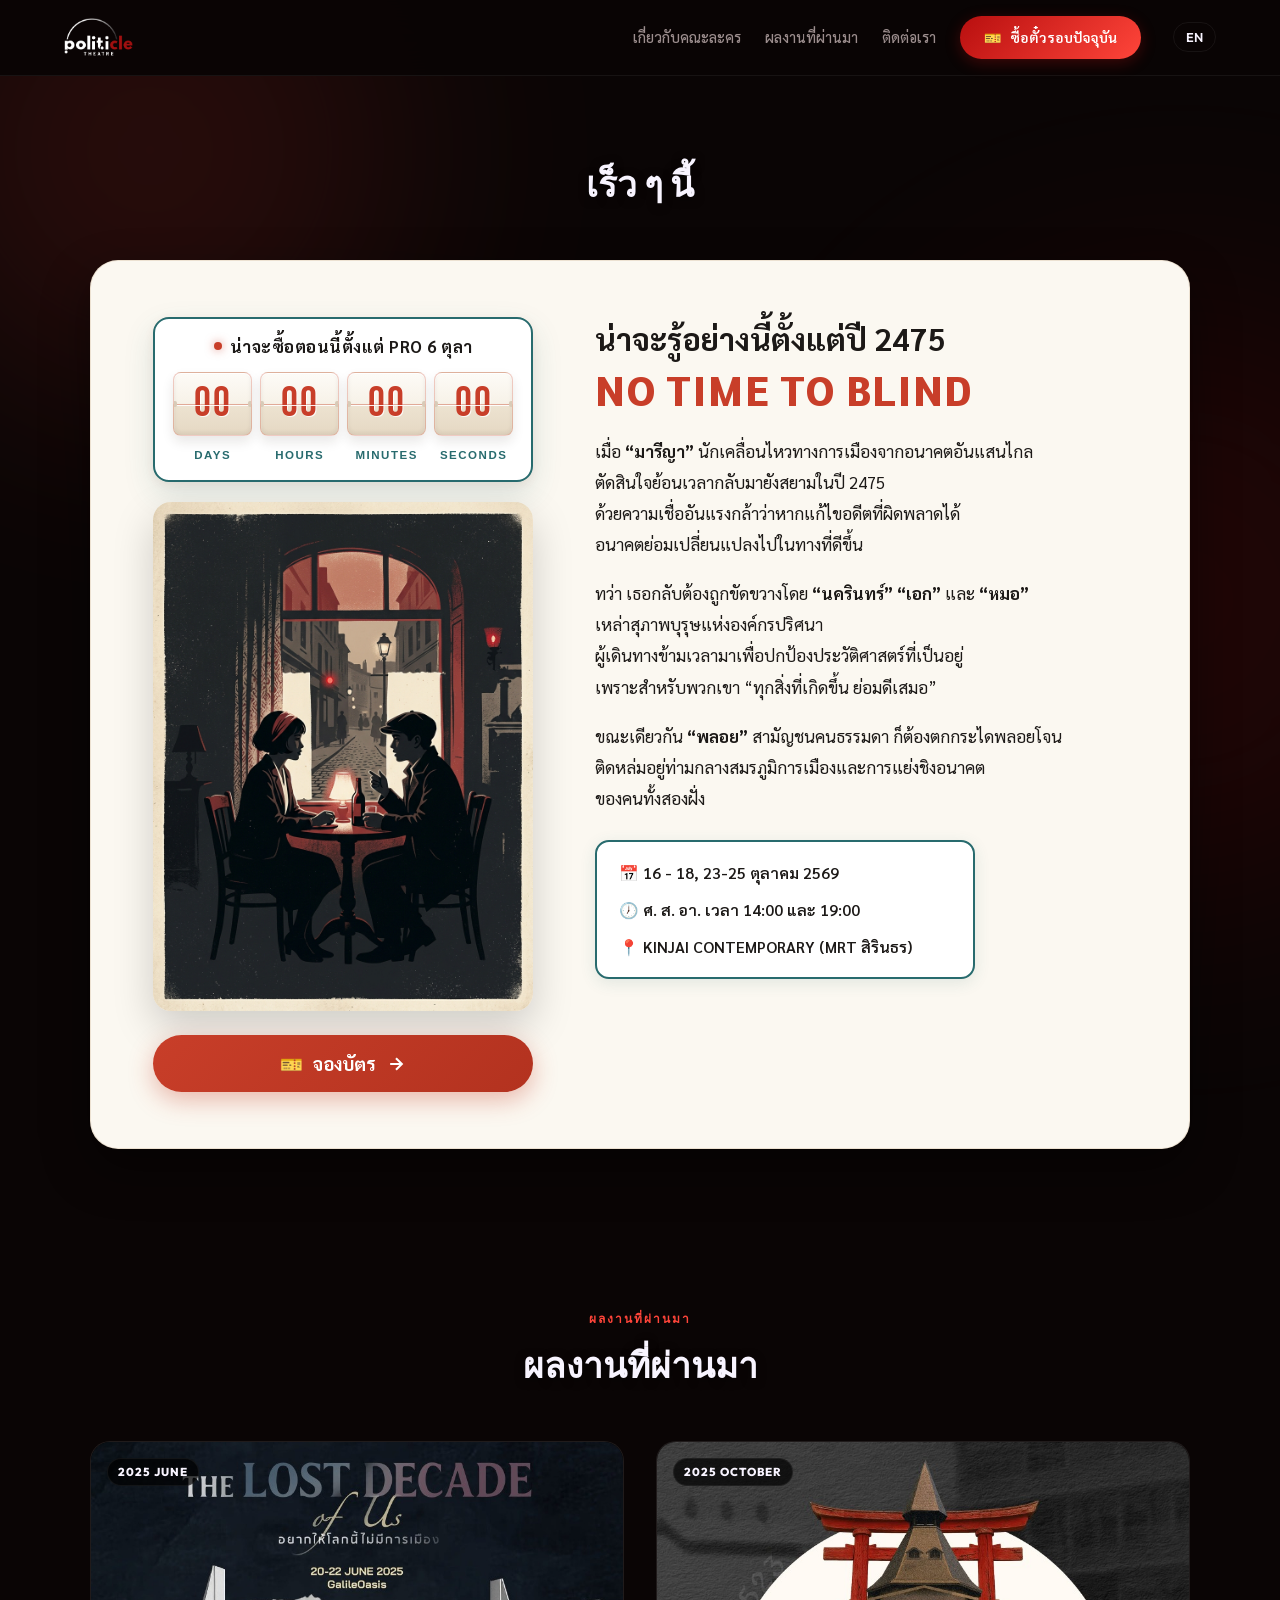
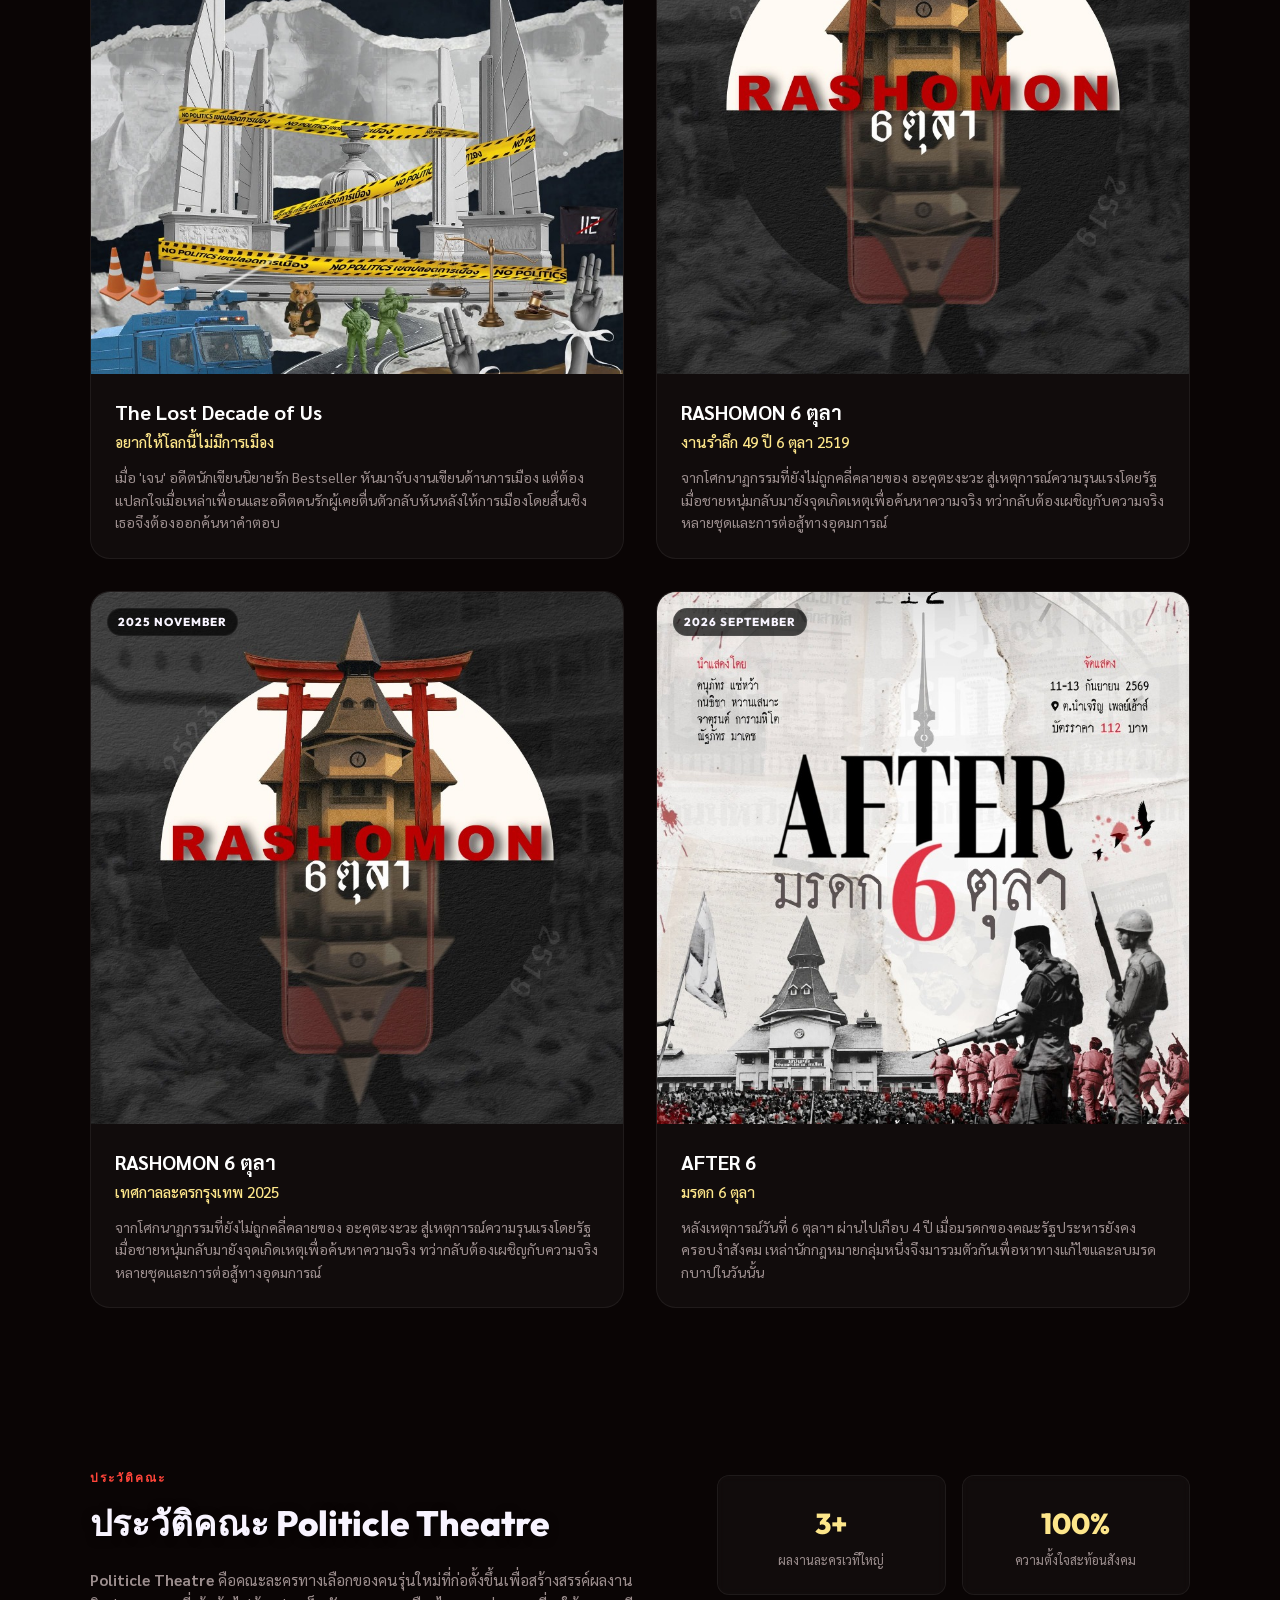
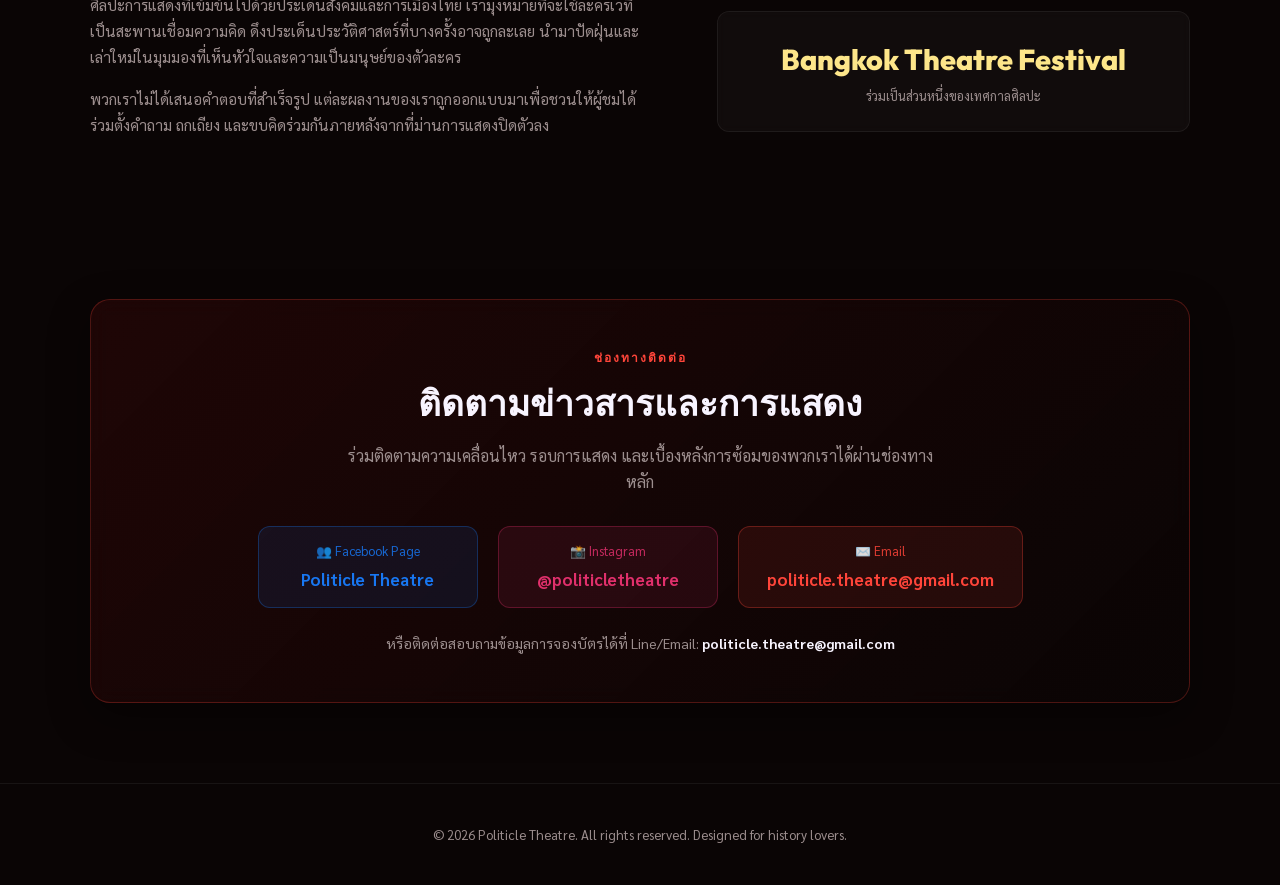
==== Home/index.html @ d0b29c6d "Crop Kit and Kla closer and open cast poster on character click" ====
<!DOCTYPE html>
<html lang="th">
<head>
  <meta charset="UTF-8" />
  <meta name="viewport" content="width=device-width, initial-scale=1.0" />
  <meta http-equiv="Cache-Control" content="no-cache, no-store, must-revalidate" />
  <meta http-equiv="Pragma" content="no-cache" />
  <meta http-equiv="Expires" content="0" />
  <title>🎭 Politicle Theatre — สะท้อนสังคมผ่านม่านศิลปะการแสดง</title>
  <meta name="description" content="หน้าหลักและประวัติผลงานของคณะละคร Politicle Theatre ผู้สรรค์สร้างละครเวทีสะท้อนสังคมและประวัติศาสตร์" />
  <link rel="preconnect" href="https://fonts.googleapis.com" />
  <link rel="preconnect" href="https://fonts.gstatic.com" crossorigin />
  <link href="https://fonts.googleapis.com/css2?family=Bebas+Neue&family=Outfit:wght@400;600;800&family=Sarabun:wght@300;400;500;600;700;800&display=swap" rel="stylesheet" />
  <link rel="stylesheet" href="home-style.css?v=20261005_v2" />
  <script>
    // 1. ตั้งค่าภาษาเริ่มต้นเป็นไทยเสมอ (เริ่มใหม่สดๆ ทุกครั้งที่เปิดเว็บ)
    try {
      localStorage.removeItem('preferred-lang');
    } catch(e) {}
    document.documentElement.setAttribute('lang', 'th');

    // 2. ล้าง Service Worker และ CacheStorage เก่าที่อาจค้างในอุปกรณ์
    try {
      if ('serviceWorker' in navigator) {
        navigator.serviceWorker.getRegistrations().then(regs => regs.forEach(r => r.unregister()));
      }
      if ('caches' in window) {
        caches.keys().then(keys => keys.forEach(k => caches.delete(k)));
      }
    } catch (e) {}

    // 3. ป้องกัน BFCache (Back-Forward Cache): เมื่อกด Back หรือสลับแอปกลับมา ให้ดึงข้อมูลล่าสุดเสมอ
    window.addEventListener('pageshow', (event) => {
      if (event.persisted) {
        window.location.reload();
      }
    });

    // 4. ไม่จำตำแหน่งการเลื่อนเก่าเมื่อเปิดเว็บใหม่
    if ('scrollRestoration' in history) {
      history.scrollRestoration = 'manual';
    }
  </script>
</head>
<body>

  <!-- BACKGROUND DECORATIONS -->
  <div class="glow-bg">
    <div class="glow-orb orb-1"></div>
    <div class="glow-orb orb-2"></div>
  </div>

  <!-- HEADER / NAVBAR -->
  <header class="site-header">
    <div class="header-logo">
      <img src="../assets/politicle-logo.png" alt="Politicle" class="header-logo-img" />
    </div>
    <nav class="header-nav">
      <a href="#about" class="nav-link">
        <span class="lang-en">About Us</span>
        <span class="lang-th">เกี่ยวกับคณะละคร</span>
      </a>
      <a href="#plays" class="nav-link">
        <span class="lang-en">Past Productions</span>
        <span class="lang-th">ผลงานที่ผ่านมา</span>
      </a>
      <a href="#contact" class="nav-link">
        <span class="lang-en">Contact Us</span>
        <span class="lang-th">ติดต่อเรา</span>
      </a>
      <a href="https://politicletheatre.github.io/Ticket/?view=ticket" class="btn-nav">
        <span>🎫</span>
        <span class="lang-en">Buy Tickets</span>
        <span class="lang-th">ซื้อตั๋วรอบปัจจุบัน</span>
      </a>
      <button class="lang-switch-btn" onclick="toggleLanguage()">
        <span class="lang-en">TH</span>
        <span class="lang-th">EN</span>
      </button>
    </nav>
  </header>

  <!-- SECTION: CURRENT SHOW HIGHLIGHT -->
  <section class="section container" id="current-show">
    <div class="section-header">
      <h2 class="section-title">
        <span class="lang-en">Coming Soon</span>
        <span class="lang-th">เร็ว ๆ นี้</span>
      </h2>
    </div>
    
    <div class="hero-preview-container">
      <div class="hero-preview-poster-col">
        <div class="countdown-widget" onclick="window.location.href='https://politicletheatre.github.io/Ticket/?view=ticket'" role="button" tabindex="0" title="คลิกเพื่อจองบัตร">
          <div class="countdown-header">
            <span class="countdown-pulse-dot"></span>
            <span class="countdown-title">น่าจะซื้อตอนนี้ตั้งแต่ PRO 6 ตุลา</span>
          </div>
          <div class="countdown-board">
            <div class="countdown-col">
              <div class="countdown-card">
                <span class="countdown-digit" id="preview-cd-days">00</span>
                <div class="countdown-card-seam"></div>
              </div>
              <div class="countdown-unit">DAYS</div>
            </div>
            <div class="countdown-col">
              <div class="countdown-card">
                <span class="countdown-digit" id="preview-cd-hours">00</span>
                <div class="countdown-card-seam"></div>
              </div>
              <div class="countdown-unit">HOURS</div>
            </div>
            <div class="countdown-col">
              <div class="countdown-card">
                <span class="countdown-digit" id="preview-cd-minutes">00</span>
                <div class="countdown-card-seam"></div>
              </div>
              <div class="countdown-unit">MINUTES</div>
            </div>
            <div class="countdown-col">
              <div class="countdown-card">
                <span class="countdown-digit" id="preview-cd-seconds">00</span>
                <div class="countdown-card-seam"></div>
              </div>
              <div class="countdown-unit">SECONDS</div>
            </div>
          </div>
        </div>

        <div class="preview-poster-wrap" onclick="window.location.href='https://politicletheatre.github.io/Ticket/?view=ticket'" role="button" tabindex="0" title="คลิกเพื่อจองบัตร">
          <img src="../assets/poster.jpg" alt="โปสเตอร์ น่าจะรู้อย่างนี้ตั้งแต่ปี 2475 NO TIME TO BLIND" class="preview-poster-img" />
        </div>

        <a href="https://politicletheatre.github.io/Ticket/?view=ticket" class="hero-preview-btn hero-btn-poster" id="btn-buy-hero">
          <span>🎫</span>
          <span class="lang-en">Book Tickets</span>
          <span class="lang-th">จองบัตร</span>
          <svg width="20" height="20" viewBox="0 0 24 24" fill="none" stroke="currentColor" stroke-width="2.5"><path d="M5 12h14M12 5l7 7-7 7"/></svg>
        </a>
      </div>

      <div class="hero-preview-content">
        <h3 class="hero-preview-title">
          <span class="preview-title-sub">น่าจะรู้อย่างนี้ตั้งแต่ปี 2475</span>
          <span class="preview-title-main">NO TIME TO BLIND</span>
        </h3>
        
        <div class="hero-preview-synopsis">
          <div class="lang-th">
            <p style="margin-bottom: 18px;">
              เมื่อ <strong>“มารีญา”</strong> นักเคลื่อนไหวทางการเมืองจากอนาคตอันแสนไกล<br/>
              ตัดสินใจย้อนเวลากลับมายังสยามในปี 2475<br/>
              ด้วยความเชื่ออันแรงกล้าว่าหากแก้ไขอดีตที่ผิดพลาดได้<br/>
              อนาคตย่อมเปลี่ยนแปลงไปในทางที่ดีขึ้น
            </p>
            <p style="margin-bottom: 18px;">
              ทว่า เธอกลับต้องถูกขัดขวางโดย <strong>“นครินทร์”</strong> <strong>“เอก”</strong> และ <strong>“หมอ”</strong><br/>
              เหล่าสุภาพบุรุษแห่งองค์กรปริศนา<br/>
              ผู้เดินทางข้ามเวลามาเพื่อปกป้องประวัติศาสตร์ที่เป็นอยู่<br/>
              เพราะสำหรับพวกเขา “ทุกสิ่งที่เกิดขึ้น ย่อมดีเสมอ”
            </p>
            <p>
              ขณะเดียวกัน <strong>“พลอย”</strong> สามัญชนคนธรรมดา ก็ต้องตกกระไดพลอยโจน<br/>
              ติดหล่มอยู่ท่ามกลางสมรภูมิการเมืองและการแย่งชิงอนาคต<br/>
              ของคนทั้งสองฝั่ง
            </p>
          </div>
          <div class="lang-en">
            <p style="margin-bottom: 18px;">
              When <strong>"Marya"</strong>, a political activist from a distant future,<br/>
              decides to travel back in time to Siam in 1932,<br/>
              with the strong belief that fixing the mistakes of the past<br/>
              can change the future for the better.
            </p>
            <p style="margin-bottom: 18px;">
              However, she is thwarted by <strong>"Nakarin"</strong>, <strong>"Aek"</strong>, and <strong>"Mor"</strong>,<br/>
              gentlemen of a mysterious organization<br/>
              traveling through time to protect history as it is,<br/>
              because to them: "Everything that happens is always for the best."
            </p>
            <p>
              Meanwhile, <strong>"Ploy"</strong>, an ordinary person, is caught in the middle<br/>
              of a political battleground and a struggle for the future<br/>
              between both sides.
            </p>
          </div>
        </div>

        <div class="hero-preview-meta">
          <div class="meta-preview-item">📅 16 - 18, 23-25 ตุลาคม 2569</div>
          <div class="meta-preview-item">🕖 ศ. ส. อา. เวลา 14:00 และ 19:00</div>
          <div class="meta-preview-item">
            <a href="https://maps.app.goo.gl/VUKqWCpS7jYkr4Rv7?g_st=ic" target="_blank" rel="noopener noreferrer">📍 KINJAI CONTEMPORARY (MRT สิรินธร)</a>
          </div>
        </div>
      </div>
    </div>
  </section>

  <!-- SECTION: PAST PLAYS -->
  <section class="section container" id="plays">
    <div class="section-header">
      <span class="section-tag">
        <span class="lang-en">PAST PRODUCTIONS</span>
        <span class="lang-th">ผลงานที่ผ่านมา</span>
      </span>
      <h2 class="section-title">
        <span class="lang-en">Past Productions</span>
        <span class="lang-th">ผลงานที่ผ่านมา</span>
      </h2>
    </div>

    <div class="plays-grid">
      <!-- PLAY 1 -->
      <div class="play-card" onclick="openModal('dialog-lost-decade')">
        <div class="play-visual visual-lost-decade">
          <span class="pv-tag">2025 JUNE</span>
        </div>
        <div class="play-info">
          <h3 class="play-title">
            <span>The Lost Decade of Us</span><br/>
            <span class="play-subtitle">
              <span class="lang-en">I Wish There Was No Politics</span>
              <span class="lang-th">อยากให้โลกนี้ไม่มีการเมือง</span>
            </span>
          </h3>
          <p class="play-desc">
            <span class="lang-en">Former bestselling romance novelist Jane shifts her genre to politics, only to find her friends and ex-lover—once active campaigners—have completely turned their backs on politics. She must search for answers.</span>
            <span class="lang-th">เมื่อ 'เจน' อดีตนักเขียนนิยายรัก Bestseller หันมาจับงานเขียนด้านการเมือง แต่ต้องแปลกใจเมื่อเหล่าเพื่อนและอดีตคนรักผู้เคยตื่นตัวกลับหันหลังให้การเมืองโดยสิ้นเชิง เธอจึงต้องออกค้นหาคำตอบ</span>
          </p>
        </div>
      </div>

      <!-- PLAY 2 -->
      <div class="play-card" onclick="openModal('dialog-rashomon')">
        <div class="play-visual visual-rashomon">
          <span class="pv-tag">2025 OCTOBER</span>
        </div>
        <div class="play-info">
          <h3 class="play-title">
            <span class="lang-en">Rashomon 6 Oct</span>
            <span class="lang-th">RASHOMON 6 ตุลา</span><br/>
            <span class="play-subtitle">
              <span class="lang-en">Commemoration of the 49th Anniversary of 6 Oct 1976</span>
              <span class="lang-th">งานรำลึก 49 ปี 6 ตุลา 2519</span>
            </span>
          </h3>
          <p class="play-desc">
            <span class="lang-en">From Akutagawa's unresolved tragedy to state violence. A young man returns to the crime scene searching for truth, only to confront multiple versions of reality and an ideological test of non-violence.</span>
            <span class="lang-th">จากโศกนาฏกรรมที่ยังไม่ถูกคลี่คลายของ อะคุตะงะวะ สู่เหตุการณ์ความรุนแรงโดยรัฐ เมื่อชายหนุ่มกลับมายังจุดเกิดเหตุเพื่อค้นหาความจริง ทว่ากลับต้องเผชิญกับความจริงหลายชุดและการต่อสู้ทางอุดมการณ์</span>
          </p>
        </div>
      </div>

      <!-- PLAY 3 -->
      <div class="play-card" onclick="openModal('dialog-rashomon-btf')">
        <div class="play-visual visual-rashomon">
          <span class="pv-tag">2025 NOVEMBER</span>
        </div>
        <div class="play-info">
          <h3 class="play-title">
            <span class="lang-en">Rashomon 6 Oct</span>
            <span class="lang-th">RASHOMON 6 ตุลา</span><br/>
            <span class="play-subtitle">
              <span class="lang-en">Bangkok Theatre Festival 2025</span>
              <span class="lang-th">เทศกาลละครกรุงเทพ 2025</span>
            </span>
          </h3>
          <p class="play-desc">
            <span class="lang-en">From Akutagawa's unresolved tragedy to state violence. A young man returns to the crime scene searching for truth, only to confront multiple versions of reality and an ideological test of non-violence.</span>
            <span class="lang-th">จากโศกนาฏกรรมที่ยังไม่ถูกคลี่คลายของ อะคุตะงะวะ สู่เหตุการณ์ความรุนแรงโดยรัฐ เมื่อชายหนุ่มกลับมายังจุดเกิดเหตุเพื่อค้นหาความจริง ทว่ากลับต้องเผชิญกับความจริงหลายชุดและการต่อสู้ทางอุดมการณ์</span>
          </p>
        </div>
      </div>

      <!-- PLAY 4 -->
      <div class="play-card" onclick="openModal('dialog-after-6')">
        <div class="play-visual visual-after-6">
          <span class="pv-tag">2026 SEPTEMBER</span>
        </div>
        <div class="play-info">
          <h3 class="play-title">
            <span class="lang-en">AFTER 6</span>
            <span class="lang-th">AFTER 6</span><br/>
            <span class="play-subtitle">
              <span class="lang-en">The Legacy of 6 Oct</span>
              <span class="lang-th">มรดก 6 ตุลา</span>
            </span>
          </h3>
          <p class="play-desc">
            <span class="lang-en">Nearly four years after the October 6 incident, coup decrees still govern society. A group of lawyers band together to dismantle the lingering legacy of authoritarian power.</span>
            <span class="lang-th">หลังเหตุการณ์วันที่ 6 ตุลาฯ ผ่านไปเกือบ 4 ปี เมื่อมรดกของคณะรัฐประหารยังคงครอบงำสังคม เหล่านักกฎหมายกลุ่มหนึ่งจึงมารวมตัวกันเพื่อหาทางแก้ไขและลบมรดกบาปในวันนั้น</span>
          </p>
        </div>
      </div>
    </div>
  </section>

  <!-- SECTION: ABOUT US -->
  <section class="section container" id="about">
    <div class="about-grid">
      <div class="about-text">
        <span class="section-tag">
          <span class="lang-en">WHO WE ARE</span>
          <span class="lang-th">ประวัติคณะ</span>
        </span>
        <h2 class="section-title" style="text-align: left;">
          <span class="lang-en">History of Politicle Theatre</span>
          <span class="lang-th">ประวัติคณะ Politicle Theatre</span>
        </h2>
        <p>
          <span class="lang-en"><strong>Politicle Theatre</strong> is an alternative theater company of the new generation, founded to create performing arts that are intensely focused on Thai society and politics. We aim to use theater as a bridge for ideas, bringing historical issues that are sometimes overlooked, dusting them off, and telling them from the perspective of ordinary human hearts.</span>
          <span class="lang-th"><strong>Politicle Theatre</strong> คือคณะละครทางเลือกของคนรุ่นใหม่ที่ก่อตั้งขึ้นเพื่อสร้างสรรค์ผลงานศิลปะการแสดงที่เข้มข้นไปด้วยประเด็นสังคมและการเมืองไทย เรามุ่งหมายที่จะใช้ละครเวทีเป็นสะพานเชื่อมความคิด ดึงประเด็นประวัติศาสตร์ที่บางครั้งอาจถูกละเลย นำมาปัดฝุ่นและเล่าใหม่ในมุมมองที่เห็นหัวใจและความเป็นมนุษย์ของตัวละคร</span>
        </p>
        <p>
          <span class="lang-en">We do not offer pre-packaged answers. Each of our works is designed to invite the audience to ask questions, debate, and contemplate together long after the curtains close.</span>
          <span class="lang-th">พวกเราไม่ได้เสนอคำตอบที่สำเร็จรูป แต่ละผลงานของเราถูกออกแบบมาเพื่อชวนให้ผู้ชมได้ร่วมตั้งคำถาม ถกเถียง และขบคิดร่วมกันภายหลังจากที่ม่านการแสดงปิดตัวลง</span>
        </p>
      </div>
      <div class="about-stats">
        <div class="stat-card">
          <span class="stat-num">3+</span>
          <span class="stat-label">
            <span class="lang-en">Major Productions</span>
            <span class="lang-th">ผลงานละครเวทีใหญ่</span>
          </span>
        </div>
        <div class="stat-card">
          <span class="stat-num">100%</span>
          <span class="stat-label">
            <span class="lang-en">Social Reflection</span>
            <span class="lang-th">ความตั้งใจสะท้อนสังคม</span>
          </span>
        </div>
        <div class="stat-card" style="grid-column: span 2;">
          <span class="stat-num">Bangkok Theatre Festival</span>
          <span class="stat-label">
            <span class="lang-en">Part of the Art Festivals</span>
            <span class="lang-th">ร่วมเป็นส่วนหนึ่งของเทศกาลศิลปะ</span>
          </span>
        </div>
      </div>
    </div>
  </section>

  <!-- SECTION: CONTACT & FOLLOW -->
  <section class="section container" id="contact">
    <div class="contact-card">
      <span class="section-tag">
        <span class="lang-en">CONNECT WITH US</span>
        <span class="lang-th">ช่องทางติดต่อ</span>
      </span>
      <h2 class="contact-title">
        <span class="lang-en">Follow Our News & Shows</span>
        <span class="lang-th">ติดตามข่าวสารและการแสดง</span>
      </h2>
      <p class="contact-sub">
        <span class="lang-en">Follow our updates, showtimes, and behind-the-scenes rehearsals through our main channels.</span>
        <span class="lang-th">ร่วมติดตามความเคลื่อนไหว รอบการแสดง และเบื้องหลังการซ้อมของพวกเราได้ผ่านช่องทางหลัก</span>
      </p>
      
      <div class="contact-channels">
        <a href="https://www.facebook.com/politicle.theatre" target="_blank" class="channel-btn btn-facebook">
          <span>👥 Facebook Page</span>
          <strong>Politicle Theatre</strong>
        </a>
        <a href="https://www.instagram.com/politicle.theatre?utm_source=ig_web_button_share_sheet&igsh=ZDNlZDc0MzIxNw==" target="_blank" class="channel-btn btn-instagram">
          <span>📸 Instagram</span>
          <strong>@politicletheatre</strong>
        </a>
        <a href="mailto:politicle.theatre@gmail.com" class="channel-btn btn-email">
          <span>✉️ Email</span>
          <strong>politicle.theatre@gmail.com</strong>
        </a>
      </div>
      <div class="contact-footer">
        <span class="lang-en">Or ask for booking details at Line/Email:</span>
        <span class="lang-th">หรือติดต่อสอบถามข้อมูลการจองบัตรได้ที่ Line/Email:</span>
        <strong>politicle.theatre@gmail.com</strong>
      </div>
    </div>
  </section>

  <!-- FOOTER -->
  <footer class="site-footer">
    <p>© 2026 Politicle Theatre. All rights reserved. Designed for history lovers.</p>
  </footer>

  <!-- MODAL DIALOGS -->
  
  <!-- Dialog: 1932 -->
  <dialog id="dialog-1932" class="play-dialog">
    <div class="dialog-content">
      <button class="dialog-close" onclick="closeModal('dialog-1932')">&times;</button>
      <div class="dialog-body-grid">
        <div class="dialog-poster-wrapper">
          <img src="../assets/poster.jpg" alt="น่าจะรู้อย่างนี้ตั้งแต่ปี 2475 NO TIME TO BLIND" class="dialog-poster-img clickable-poster" onclick="openLightboxSingle('../assets/poster.jpg')" />
        </div>
        <div class="dialog-info-wrapper">
          <span class="dialog-tag">
            <span class="lang-en">BOOKING OPEN</span>
            <span class="lang-th">กำลังเปิดจองบัตร</span>
          </span>
          <h2 class="dialog-title">
            <span class="lang-en">NO TIME TO BLIND</span>
            <span class="lang-th">น่าจะรู้อย่างนี้ตั้งแต่ปี 2475</span>
          </h2>
          <h3 class="dialog-subtitle">NO TIME TO BLIND</h3>
          
          <div class="dialog-section">
            <h4>
              <span class="lang-en">Synopsis</span>
              <span class="lang-th">เรื่องย่อ</span>
            </h4>
            <p>
              <span class="lang-en">When "Marya", a political activist from a distant future, decides to travel back in time to Siam in 1932, with the strong belief that fixing the mistakes of the past can change the future for the better.<br/><br/>However, she is thwarted by "Nakarin", "Aek", and "Mor", gentlemen of a mysterious organization traveling through time to protect history as it is, because to them: "Everything that happens is always for the best."<br/><br/>Meanwhile, "Ploy", an ordinary person, is caught in the middle of a political battleground and a struggle for the future between both sides.</span>
              <span class="lang-th">เมื่อ <strong>“มารีญา”</strong> นักเคลื่อนไหวทางการเมืองจากอนาคตอันแสนไกล ตัดสินใจย้อนเวลากลับมายังสยามในปี 2475 ด้วยความเชื่ออันแรงกล้าว่าหากแก้ไขอดีตที่ผิดพลาดได้ อนาคตย่อมเปลี่ยนแปลงไปในทางที่ดีขึ้น<br/><br/>ทว่า เธอกลับต้องถูกขัดขวางโดย <strong>“นครินทร์”</strong> <strong>“เอก”</strong> และ <strong>“หมอ”</strong> เหล่าสุภาพบุรุษแห่งองค์กรปริศนา ผู้เดินทางข้ามเวลามาเพื่อปกป้องประวัติศาสตร์ที่เป็นอยู่ เพราะสำหรับพวกเขา “ทุกสิ่งที่เกิดขึ้น ย่อมดีเสมอ”<br/><br/>ขณะเดียวกัน <strong>“พลอย”</strong> สามัญชนคนธรรมดา ก็ต้องตกกระไดพลอยโจน ติดหล่มอยู่ท่ามกลางสมรภูมิการเมืองและการแย่งชิงอนาคตของคนทั้งสองฝั่ง</span>
            </p>
          </div>
          
          <div class="dialog-section">
            <h4>
              <span class="lang-en">Performance Details</span>
              <span class="lang-th">ข้อมูลและรอบการแสดง</span>
            </h4>
            <ul class="crew-list">
              <li>
                <span class="lang-en"><strong>Show Dates:</strong> 16 - 18, 23-25 October 2026</span>
                <span class="lang-th"><strong>วันแสดง:</strong> 16 - 18, 23-25 ตุลาคม 2569</span>
              </li>
              <li>
                <span class="lang-en"><strong>Showtimes:</strong> Fri, Sat, Sun at 14:00 & 19:00 (Fri 16 Oct: 19:00 only)</span>
                <span class="lang-th"><strong>รอบเวลา:</strong> ศ. ส. อา. เวลา 14:00 และ 19:00 (ศุกร์ที่ 16 ต.ค. เฉพาะรอบ 19:00)</span>
              </li>
              <li>
                <span class="lang-en"><strong>Venue:</strong> KINJAI CONTEMPORARY (MRT Sirindhorn)</span>
                <span class="lang-th"><strong>สถานที่จัดแสดง:</strong> KINJAI CONTEMPORARY (MRT สิรินธร)</span>
              </li>
              <li>
                <span class="lang-en"><strong>Duration:</strong> Approx. 2 hours 30 mins (no intermission)</span>
                <span class="lang-th"><strong>ระยะเวลา:</strong> ประมาณ 2 ชั่วโมง 30 นาที (ไม่มีพักครึ่ง)</span>
              </li>
            </ul>
          </div>

          <div class="dialog-section">
            <h4>
              <span class="lang-en">Ticket Types & Pricing</span>
              <span class="lang-th">ประเภทและราคาบัตร</span>
            </h4>
            <ul class="crew-list">
              <li>
                <span class="lang-en"><strong>EARLY BIRD:</strong> 390 THB</span>
                <span class="lang-th"><strong>EARLY BIRD:</strong> 390 บาท</span>
              </li>
              <li>
                <span class="lang-en"><strong>STUDENT:</strong> 450 THB (Please present valid student ID at check-in)</span>
                <span class="lang-th"><strong>STUDENT:</strong> 450 บาท (กรุณานำบัตรนักเรียน นักศึกษามาแสดง ณ จุดลงทะเบียน)</span>
              </li>
              <li>
                <span class="lang-en"><strong>REGULAR:</strong> 590 THB</span>
                <span class="lang-th"><strong>REGULAR:</strong> 590 บาท</span>
              </li>
              <li>
                <span class="lang-en"><strong>PRO AFTER 6:</strong> 350 THB / <strong>PRO 6 ตุลา:</strong> 490 THB</span>
                <span class="lang-th"><strong>PRO AFTER 6:</strong> 350 บาท / <strong>PRO 6 ตุลา:</strong> 490 บาท</span>
              </li>
            </ul>
          </div>

          <div class="dialog-section">
            <h4>
              <span class="lang-en">Characters</span>
              <span class="lang-th">แนะนำตัวละคร</span>
            </h4>
            <ul class="crew-list">
              <li>
                <span class="lang-en"><strong>Marya:</strong> Political activist from a distant future</span>
                <span class="lang-th"><strong>มารีญา:</strong> นักเคลื่อนไหวทางการเมืองจากอนาคตอันแสนไกล</span>
              </li>
              <li>
                <span class="lang-en"><strong>Nakarin, Aek, Mor:</strong> Gentlemen of a mysterious organization protecting history</span>
                <span class="lang-th"><strong>นครินทร์, เอก, หมอ:</strong> เหล่าสุภาพบุรุษแห่งองค์กรปริศนา ผู้เดินทางข้ามเวลามาเพื่อปกป้องประวัติศาสตร์ที่เป็นอยู่</span>
              </li>
              <li>
                <span class="lang-en"><strong>Ploy:</strong> Ordinary civilian caught in the conflict</span>
                <span class="lang-th"><strong>พลอย:</strong> สามัญชนคนธรรมดาที่ตกกระไดพลอยโจน ติดหล่มอยู่ท่ามกลางสมรภูมิการเมือง</span>
              </li>
            </ul>
          </div>

          <div class="dialog-section">
            <h4>
              <span class="lang-en">Getting There & Parking</span>
              <span class="lang-th">วิธีการเดินทางและที่จอดรถ</span>
            </h4>
            <ul class="crew-list">
              <li>
                <span class="lang-en"><strong>MRT:</strong> Sirindhorn Station (Exit 1) ~350m walk</span>
                <span class="lang-th"><strong>MRT:</strong> สถานีสิรินธร ทางออก 1 เดินประมาณ 350 เมตร</span>
              </li>
              <li>
                <span class="lang-en"><strong>BTS:</strong> Victory Monument (Exit 3) then taxi towards Bang Phlat</span>
                <span class="lang-th"><strong>BTS:</strong> อนุสาวรีย์ชัยฯ ทางออก 3 ต่อแท็กซี่ตรงมาทางแยกบางพลัด</span>
              </li>
              <li>
                <span class="lang-en"><strong>Parking:</strong> Sang Hee Parking Lot (Ratchawithi 23, ~500m, 20 THB/hr) or Wat Phakininat (~850m)</span>
                <span class="lang-th"><strong>ที่จอดรถ:</strong> ลานจอดรถซังฮี้ ราชวิถี 23 (เดิน 500 ม., 20 บ./ชม.) หรือลานจอดวัดภคินีนาถ (เดิน 850 ม.)</span>
              </li>
            </ul>
            <div style="margin-top: 12px; border-radius: 8px; overflow: hidden; border: 1px solid var(--border); max-width: 480px; cursor: pointer;" onclick="openLightboxSingle('../assets/directions-map.jpg')">
              <img src="../assets/directions-map.jpg" alt="แผนที่ KINJAI CONTEMPORARY" style="width: 100%; height: auto; display: block;" />
            </div>
            <p style="margin-top: 8px; font-size: 0.85rem;">
              <a href="https://maps.app.goo.gl/VUKqWCpS7jYkr4Rv7?g_st=ic" target="_blank" rel="noopener noreferrer" style="color: var(--primary); text-decoration: underline;">
                <span class="lang-en">📍 Open KINJAI CONTEMPORARY in Google Maps ↗</span>
                <span class="lang-th">📍 เปิดพิกัด KINJAI CONTEMPORARY ใน Google Maps ↗</span>
              </a>
            </p>
          </div>
          
          <div class="dialog-actions">
            <a href="https://politicletheatre.github.io/Ticket/?view=ticket" class="btn-primary" onclick="closeModal('dialog-1932')">
              <span>🎫</span>
              <span class="lang-en">Book Tickets Now</span>
              <span class="lang-th">จองบัตรชมละครรอบปัจจุบัน</span>
            </a>
          </div>
        </div>
      </div>
    </div>
  </dialog>

  <!-- Dialog: Lost Decade -->
  <dialog id="dialog-lost-decade" class="play-dialog">
    <div class="dialog-content">
      <button class="dialog-close" onclick="closeModal('dialog-lost-decade')">&times;</button>
      <div class="dialog-body-grid">
        <div class="dialog-poster-wrapper">
          <img src="../assets/poster-lost-decade.jpg" alt="The Lost Decade of Us" class="dialog-poster-img clickable-poster" onclick="openLightboxSingle('../assets/poster-lost-decade.jpg')" />
        </div>
        <div class="dialog-info-wrapper">
          <span class="dialog-tag">2025 JUNE</span>
          <h2 class="dialog-title">The Lost Decade of Us</h2>
          <h3 class="dialog-subtitle">
            <span class="lang-en">I Wish There Was No Politics</span>
            <span class="lang-th">อยากให้โลกนี้ไม่มีการเมือง</span>
          </h3>
          
          <div class="dialog-section">
            <h4>
              <span class="lang-en">Synopsis</span>
              <span class="lang-th">เรื่องย่อ</span>
            </h4>
            <p>
              <span class="lang-en">"I've done more than enough. The past ten years have been a lost decade for me."<br/><br/>'Jane', a former bestselling romance novelist, unexpectedly shifts her focus to political writing and calls for public activism.<br/><br/>However, she is stunned to find that those around her—both friends and her former lover who were once passionate activists—have completely abandoned their interest and turned their backs on politics.<br/><br/>Jane must search for answers as to why these people have lost all hope, and why they believe their past ten years were a 'lost decade'.</span>
              <span class="lang-th">"กูทำมามากพอแล้วว่ะ สิบปีที่ผ่านมามันเป็นทศวรรษที่สูญหายของกูไปแล้ว"<br/><br/>'เจน' อดีตนักเขียนนิยายรัก Bestseller ที่วันหนึ่งเธอกลับลุกขึ้นมาเปลี่ยนแนวและมาจับงานเขียนด้านการเมืองและเรียกร้องให้ทุกคนตื่นตัว<br/><br/>ทว่า เธอกลับต้องประหลาดใจ เมื่อเหล่าผู้คนรอบตัวของเธอ ทั้งเพื่อนและอดีตคนรักผู้เคยตื่นตัว กลับละทิ้งซึ่งความสนใจและหันหลังให้กับการเมืองโดยสิ้นเชิง<br/><br/>เจนจึงต้องหาคำตอบให้ได้ว่าทำไมคนเหล่านี้จึงหมดหวังกับการเมือง และเหตุใดพวกเขาจึงคิดว่าสิบปีที่ผ่านมาของพวกเขาเป็น 'ทศวรรษที่สูญหาย'</span>
            </p>
          </div>
          
          <div class="dialog-section">
            <h4>
              <span class="lang-en">Production Team</span>
              <span class="lang-th">รายชื่อทีมงาน</span>
            </h4>
            <ul class="crew-list">
              <li>
                <span class="lang-en"><strong>Playwright & Director:</strong> <span class="nobr">Natthapat Mardech</span></span>
                <span class="lang-th"><strong>เขียนบทและกำกับการแสดง:</strong> <span class="nobr">ณัฐภัทร มาเดช</span></span>
              </li>
              <li>
                <span class="lang-en"><strong>Cast:</strong> <span class="nobr">Boonyada Techamanachai</span>, <span class="nobr">Rawisara Boonnop</span>, <span class="nobr">Danuphat Saewa</span>,<br/><span class="nobr">Natthapat Mardech</span>, <span class="nobr">Sirorot Emathi Surathachaiwat</span></span>
                <span class="lang-th"><strong>นักแสดง:</strong> <span class="nobr">บุญญาดา เตชมานะชัย</span>, <span class="nobr">รวิสรา บุญนพ</span>, <span class="nobr">ดนุภัทร แซ่หว้า</span>,<br/><span class="nobr">ณัฐภัทร มาเดช</span>, <span class="nobr">สิโรรส เอ็มอธิ สุรฐาชัยวัฒน์</span></span>
              </li>
            </ul>
            
            <details class="additional-crew-details">
              <summary class="crew-summary">
                <span class="lang-en">
                  <span class="text-closed">More ▾</span>
                  <span class="text-open">Less ▴</span>
                </span>
                <span class="lang-th">
                  <span class="text-closed">เพิ่มเติม ▾</span>
                  <span class="text-open">ย่อ ▴</span>
                </span>
              </summary>
              <ul class="crew-list additional-list">
                <li>
                  <span class="lang-en"><strong>Producer:</strong> <span class="nobr">Janista Raksa</span></span>
                  <span class="lang-th"><strong>ผู้อำนวยการผลิต:</strong> <span class="nobr">จณิสตา รักษา</span></span>
                </li>
                <li>
                  <span class="lang-en"><strong>Assistant Producer:</strong> <span class="nobr">Sirada Mueansamai</span></span>
                  <span class="lang-th"><strong>ผู้ช่วยผู้อำนวยการผลิต:</strong> <span class="nobr">ศิรดา เหมือนสมัย</span></span>
                </li>
                <li>
                  <span class="lang-en"><strong>Project Advisor:</strong> <span class="nobr">Jiraphat Sathiandee</span></span>
                  <span class="lang-th"><strong>ที่ปรึกษาโครงการ:</strong> <span class="nobr">จิรภัทร เสถียรดี</span></span>
                </li>
                <li>
                  <span class="lang-en"><strong>Stage Manager:</strong> <span class="nobr">Thaksaporn Butsing</span></span>
                  <span class="lang-th"><strong>ผู้จัดการเวที:</strong> <span class="nobr">ทักษพร บุตรสิงห์</span></span>
                </li>
                <li>
                  <span class="lang-en"><strong>Stage Crew:</strong> <span class="nobr">Sirada Mueansamai</span>, <span class="nobr">Sorawit Supphalerttrakul</span>, <span class="nobr">Jaturon Karamahito</span>, <span class="nobr">Thanathat Jetchamras</span></span>
                  <span class="lang-th"><strong>ทีมงานเวที:</strong> <span class="nobr">ศิรดา เหมือนสมัย</span>, <span class="nobr">สรวิชญ์ ศุภเลิศตระกูล</span>, <span class="nobr">จาตุรนต์ การามหิโต</span>, <span class="nobr">ธนธรรศ เจตน์จำรัส</span></span>
                </li>
                <li>
                  <span class="lang-en"><strong>Lighting Designer:</strong> <span class="nobr">Sorawit Supphalerttrakul</span></span>
                  <span class="lang-th"><strong>ออกแบบแสง:</strong> <span class="nobr">สรวิชญ์ ศุภเลิศตระกูล</span></span>
                </li>
                <li>
                  <span class="lang-en"><strong>Lighting Assistant:</strong> <span class="nobr">Pimdao Inthawong</span></span>
                  <span class="lang-th"><strong>ผู้ช่วยออกแบบแสง:</strong> <span class="nobr">พิมดาว อินทะวงษ์</span></span>
                </li>
                <li>
                  <span class="lang-en"><strong>Public Relations:</strong> <span class="nobr">Jiraphat Sathiandee</span>, <span class="nobr">Thaksaporn Butsing</span>, <span class="nobr">Sasisupang Promsorn</span>,<br/><span class="nobr">Kanticha Sanguandee</span></span>
                  <span class="lang-th"><strong>ประชาสัมพันธ์:</strong> <span class="nobr">จิรภัทร เสถียรดี</span>, <span class="nobr">ทักษพร บุตรสิงห์</span>, <span class="nobr">ศศิสุภางค์ พรหมศร</span>,<br/><span class="nobr">กัญฐิชา สงวนดี</span></span>
                </li>
                <li>
                  <span class="lang-en"><strong>Graphic Designers:</strong> <span class="nobr">Janista Raksa</span>, <span class="nobr">Sarin Unchee</span></span>
                  <span class="lang-th"><strong>ออกแบบกราฟิก:</strong> <span class="nobr">จณิสตา รักษา</span>, <span class="nobr">สารินทร์ อุ่นจี้</span></span>
                </li>
                <li>
                  <span class="lang-en"><strong>Costume Designer:</strong> <span class="nobr">Jirapa Paking</span></span>
                  <span class="lang-th"><strong>ออกแบบเครื่องแต่งกาย:</strong> <span class="nobr">จิราภา ประกิ่ง</span></span>
                </li>
                <li>
                  <span class="lang-en"><strong>Makeup Artist:</strong> <span class="nobr">Jaturon Karamahito</span></span>
                  <span class="lang-th"><strong>ช่างแต่งหน้า:</strong> <span class="nobr">จาตุรันต์ การามหิโต</span></span>
                </li>
                <li>
                  <span class="lang-en"><strong>Hair Stylist:</strong> <span class="nobr">Sasisupang Promsorn</span></span>
                  <span class="lang-th"><strong>ช่างทำผม:</strong> <span class="nobr">ศศิสุภางค์ พรหมศร</span></span>
                </li>
              </ul>
            </details>
          </div>

          <div class="dialog-section">
            <h4>
              <span class="lang-en">Characters</span>
              <span class="lang-th">แนะนำตัวละคร</span>
            </h4>
            <div class="character-grid">
              <div class="character-card">
                <div class="character-avatar" style="background-image: url('../assets/char-lost-writer.jpg');" onclick="openLightbox('#dialog-lost-decade .character-avatar', 0)"></div>
                <span class="char-name">
                  <span class="lang-en">Jane</span>
                  <span class="lang-th">เจน</span>
                </span>
                <span class="actor-name">
                  <span class="lang-en">Boonyada T.</span>
                  <span class="lang-th">บุญญาดา<br/>เตชมานะชัย</span>
                </span>
              </div>
              <div class="character-card">
                <div class="character-avatar" style="background-image: url('../assets/char-lost-activist.jpg');" onclick="openLightbox('#dialog-lost-decade .character-avatar', 1)"></div>
                <span class="char-name">
                  <span class="lang-en">Niw</span>
                  <span class="lang-th">นิ้ว</span>
                </span>
                <span class="actor-name">
                  <span class="lang-en">Rawisara B.</span>
                  <span class="lang-th">รวิสรา บุญนพ</span>
                </span>
              </div>
              <div class="character-card">
                <div class="character-avatar" style="background-image: url('../assets/char-lost-lawyer.jpg');" onclick="openLightbox('#dialog-lost-decade .character-avatar', 2)"></div>
                <span class="char-name">
                  <span class="lang-en">Jet</span>
                  <span class="lang-th">เจต</span>
                </span>
                <span class="actor-name">
                  <span class="lang-en">Danuphat S.</span>
                  <span class="lang-th">ดนุภัทร แซ่หว้า</span>
                </span>
              </div>
              <div class="character-card">
                <div class="character-avatar" style="background-image: url('../assets/char-lost-journalist.jpg');" onclick="openLightbox('#dialog-lost-decade .character-avatar', 3)"></div>
                <span class="char-name">
                  <span class="lang-en">Nueng</span>
                  <span class="lang-th">หนึ่ง</span>
                </span>
                <span class="actor-name">
                  <span class="lang-en">Natthapat M.</span>
                  <span class="lang-th">ณัฐภัทร มาเดช</span>
                </span>
              </div>
              <div class="character-card">
                <div class="character-avatar" style="background-image: url('../assets/char-lost-editor.jpg');" onclick="openLightbox('#dialog-lost-decade .character-avatar', 4)"></div>
                <span class="char-name">
                  <span class="lang-en">B.G.</span>
                  <span class="lang-th">บก.</span>
                </span>
                <span class="actor-name">
                  <span class="lang-en">Sirorot Emathi S.</span>
                  <span class="lang-th">สิโรรส เอ็มอธิ<br/>สุรฐาชัยวัฒน์</span>
                </span>
              </div>
            </div>
          </div>

          <div class="dialog-section">
            <h4>
              <span class="lang-en">Production Photos</span>
              <span class="lang-th">ภาพการแสดง</span>
            </h4>
            <div class="gallery-carousel-wrapper">
              <button type="button" class="gallery-scroll-btn prev-btn" onclick="scrollGallery('gallery-lost-decade', -1)" aria-label="Previous photos">&#10094;</button>
              <div class="photo-gallery" id="gallery-lost-decade">
                <div class="gallery-photo" style="background-image: url('../assets/scene-lost-2.jpg');" onclick="openLightbox('#gallery-lost-decade .gallery-photo', 0)"></div>
                <div class="gallery-photo" style="background-image: url('../assets/scene-lost-3.jpg');" onclick="openLightbox('#gallery-lost-decade .gallery-photo', 1)"></div>
                <div class="gallery-photo" style="background-image: url('../assets/scene-lost-4.jpg');" onclick="openLightbox('#gallery-lost-decade .gallery-photo', 2)"></div>
                <div class="gallery-photo" style="background-image: url('../assets/scene-lost-5.jpg');" onclick="openLightbox('#gallery-lost-decade .gallery-photo', 3)"></div>
                <div class="gallery-photo" style="background-image: url('../assets/scene-lost-7.jpg');" onclick="openLightbox('#gallery-lost-decade .gallery-photo', 4)"></div>
                <div class="gallery-photo" style="background-image: url('../assets/scene-lost-8.jpg');" onclick="openLightbox('#gallery-lost-decade .gallery-photo', 5)"></div>
                <div class="gallery-photo" style="background-image: url('../assets/scene-lost-9.jpg');" onclick="openLightbox('#gallery-lost-decade .gallery-photo', 6)"></div>
                <div class="gallery-photo" style="background-image: url('../assets/scene-lost-10.jpg');" onclick="openLightbox('#gallery-lost-decade .gallery-photo', 7)"></div>
                <div class="gallery-photo" style="background-image: url('../assets/scene-lost-11.jpg');" onclick="openLightbox('#gallery-lost-decade .gallery-photo', 8)"></div>
                <div class="gallery-photo" style="background-image: url('../assets/scene-lost-12.jpg');" onclick="openLightbox('#gallery-lost-decade .gallery-photo', 9)"></div>
                <div class="gallery-photo" style="background-image: url('../assets/scene-lost-13.jpg');" onclick="openLightbox('#gallery-lost-decade .gallery-photo', 10)"></div>
                <div class="gallery-photo" style="background-image: url('../assets/scene-lost-1.jpg');" onclick="openLightbox('#gallery-lost-decade .gallery-photo', 11)"></div>
                <div class="gallery-photo" style="background-image: url('../assets/scene-lost-6.jpg');" onclick="openLightbox('#gallery-lost-decade .gallery-photo', 12)"></div>
              </div>
              <button type="button" class="gallery-scroll-btn next-btn" onclick="scrollGallery('gallery-lost-decade', 1)" aria-label="Next photos">&#10095;</button>
            </div>
          </div>
        </div>
      </div>
    </div>
  </dialog>

  <!-- Dialog: Rashomon -->
  <dialog id="dialog-rashomon" class="play-dialog">
    <div class="dialog-content">
      <button class="dialog-close" onclick="closeModal('dialog-rashomon')">&times;</button>
      <div class="dialog-body-grid">
        <div class="dialog-poster-wrapper">
          <img src="../assets/poster-rashomon.jpg" alt="Rashomon 6 ตุลา" class="dialog-poster-img clickable-poster" onclick="openLightboxSingle('../assets/poster-rashomon.jpg')" />
        </div>
        <div class="dialog-info-wrapper">
          <span class="dialog-tag">2025 OCTOBER</span>
          <h2 class="dialog-title">
            <span class="lang-en">Rashomon 6 Oct</span>
            <span class="lang-th">RASHOMON 6 ตุลา</span>
          </h2>
          <h3 class="dialog-subtitle">
            <span class="lang-en">Commemoration of the 49th Anniversary of 6 Oct 1976</span>
            <span class="lang-th">งานรำลึก 49 ปี 6 ตุลา 2519</span>
          </h3>
          
          <div class="dialog-section">
            <h4>
              <span class="lang-en">Synopsis</span>
              <span class="lang-th">เรื่องย่อ</span>
            </h4>
            <p>
              <span class="lang-en">From an unresolved tragedy penned by Ryunosuke Akutagawa, to state-sponsored violence where truth and justice remain unrevealed.<br/><br/>Years after the violence of 'that day', a young man returns to the 'crime scene' to search for the 'truth'. However, he is met with multiple versions of truth as each witness tells a completely different story. Who should he believe? Which version of truth should he hold onto?<br/><br/>Along with facing an ideological test: can he remain committed to non-violent resistance when facing an opposing side that is ready to use violence against them without hesitation?</span>
              <span class="lang-th">จากโศกนาฏกรรมที่ยังไม่ถูกคลี่คลายจากปลายปากกาของ 'ริวโนะสุเกะ อะคุตะงะวะ' สู่เหตุการณ์ความรุนแรงโดยรัฐที่ความจริงและความยุติธรรมยังไม่ปรากฏ<br/><br/>หลายปีผ่านไปหลังความรุนแรงที่เกิดขึ้นใน 'วันนั้น' ชายหนุ่มเดินทางกลับมายัง 'จุดเกิดเหตุ' เพื่อหาว่า 'ความจริง' คืออะไร ทว่า เขาต้องพบกับความจริงหลายชุด เมื่อผู้ให้การแต่ละคนต่างเล่าเรื่องที่เกิดขึ้นแตกต่างกันอย่างสิ้นเชิง แล้วเขาควรจะเชื่อใคร ความจริงชุดไหนที่เขาควรจะยึดถือ<br/><br/>รวมไปถึงการเผชิญหน้ากับบททดสอบทางอุดมการณ์ ว่าเขาจะยึดมั่นในหลักการต่อสู้อย่างสงบและสันติวิธีได้หรือไม่ เมื่อต้องเผชิญหน้ากับฝั่งตรงข้ามที่พร้อมจะใช้ความรุนแรงต่อพวกเขาอย่างไม่ลังเล</span>
            </p>
          </div>
          
          <div class="dialog-section">
            <h4>
              <span class="lang-en">Production Team</span>
              <span class="lang-th">รายชื่อทีมงาน</span>
            </h4>
            <ul class="crew-list">
              <li>
                <span class="lang-en"><strong>Playwright & Director:</strong> <span class="nobr">Natthapat Mardech</span></span>
                <span class="lang-th"><strong>เขียนบทและกำกับการแสดง:</strong> <span class="nobr">ณัฐภัทร มาเดช</span></span>
              </li>
              <li>
                <span class="lang-en"><strong>Producer:</strong> <span class="nobr">Janista Raksa</span></span>
                <span class="lang-th"><strong>ผู้อำนวยการผลิต:</strong> <span class="nobr">จณิสตา รักษา</span></span>
              </li>
              <li>
                <span class="lang-en"><strong>Cast:</strong> <span class="nobr">Natthapat Mardech</span>, <span class="nobr">Rawisara Boonnop</span>, <span class="nobr">Jaturon Karamahito</span>, <span class="nobr">Boonyada Techamanachai</span></span>
                <span class="lang-th"><strong>นักแสดงนำ:</strong> <span class="nobr">ณัฐภัทร มาเดช</span>, <span class="nobr">รวิสรา บุญนพ</span>, <span class="nobr">จาตุรนต์ การามหิโต</span>, <span class="nobr">บุญญาดา เตชมานะชัย</span></span>
              </li>
            </ul>
          </div>

          <div class="dialog-section">
            <h4>
              <span class="lang-en">Characters</span>
              <span class="lang-th">แนะนำตัวละคร</span>
            </h4>
            <div class="character-grid">
              <div class="character-card">
                <div class="character-avatar" style="background-image: url('../assets/char-rashomon-khem.jpg');" onclick="openLightbox('#dialog-rashomon .character-avatar', 0)"></div>
                <span class="char-name">
                  <span class="lang-en">Khem</span>
                  <span class="lang-th">เข้ม</span>
                </span>
                <span class="actor-name">
                  <span class="lang-en">Natthapat M.</span>
                  <span class="lang-th">ณัฐภัทร มาเดช</span>
                </span>
              </div>
              <div class="character-card">
                <div class="character-avatar" style="background-image: url('../assets/char-rashomon-ratch.jpg');" onclick="openLightbox('#dialog-rashomon .character-avatar', 1)"></div>
                <span class="char-name">
                  <span class="lang-en">Ratch</span>
                  <span class="lang-th">รัช</span>
                </span>
                <span class="actor-name">
                  <span class="lang-en">Rawisara B.</span>
                  <span class="lang-th">รวิสรา บุญนพ</span>
                </span>
              </div>
              <div class="character-card">
                <div class="character-avatar" style="background-image: url('../assets/char-rashomon-chat.jpg');" onclick="openLightbox('#dialog-rashomon .character-avatar', 2)"></div>
                <span class="char-name">
                  <span class="lang-en">Chat</span>
                  <span class="lang-th">ชาติ</span>
                </span>
                <span class="actor-name">
                  <span class="lang-en">Jaturon K.</span>
                  <span class="lang-th">จาตุรนต์<br/>การามหิโต</span>
                </span>
              </div>
              <div class="character-card">
                <div class="character-avatar" style="background-image: url('../assets/char-rashomon-maem.jpg');" onclick="openLightbox('#dialog-rashomon .character-avatar', 3)"></div>
                <span class="char-name">
                  <span class="lang-en">Maem</span>
                  <span class="lang-th">แหม่ม</span>
                </span>
                <span class="actor-name">
                  <span class="lang-en">Boonyada T.</span>
                  <span class="lang-th">บุญญาดา<br/>เตชมานะชัย</span>
                </span>
              </div>
            </div>
          </div>

          <div class="dialog-section">
            <h4>
              <span class="lang-en">Production Photos</span>
              <span class="lang-th">ภาพการแสดง</span>
            </h4>
            <div class="gallery-carousel-wrapper">
              <button type="button" class="gallery-scroll-btn prev-btn" onclick="scrollGallery('gallery-rashomon', -1)" aria-label="Previous photos">&#10094;</button>
              <div class="photo-gallery" id="gallery-rashomon">
                <div class="gallery-photo" style="background-image: url('../assets/scene-rashomon-1.jpg');" onclick="openLightbox('#gallery-rashomon .gallery-photo', 0)"></div>
                <div class="gallery-photo" style="background-image: url('../assets/scene-rashomon-2.jpg');" onclick="openLightbox('#gallery-rashomon .gallery-photo', 1)"></div>
                <div class="gallery-photo" style="background-image: url('../assets/scene-rashomon-3.jpg');" onclick="openLightbox('#gallery-rashomon .gallery-photo', 2)"></div>
                <div class="gallery-photo" style="background-image: url('../assets/scene-rashomon-4.jpg');" onclick="openLightbox('#gallery-rashomon .gallery-photo', 3)"></div>
                <div class="gallery-photo" style="background-image: url('../assets/scene-rashomon-5.jpg');" onclick="openLightbox('#gallery-rashomon .gallery-photo', 4)"></div>
                <div class="gallery-photo" style="background-image: url('../assets/scene-rashomon-6.jpg');" onclick="openLightbox('#gallery-rashomon .gallery-photo', 5)"></div>
                <div class="gallery-photo" style="background-image: url('../assets/scene-rashomon-7.jpg');" onclick="openLightbox('#gallery-rashomon .gallery-photo', 6)"></div>
                <div class="gallery-photo" style="background-image: url('../assets/scene-rashomon-8.jpg');" onclick="openLightbox('#gallery-rashomon .gallery-photo', 7)"></div>
                <div class="gallery-photo" style="background-image: url('../assets/scene-rashomon-9.jpg');" onclick="openLightbox('#gallery-rashomon .gallery-photo', 8)"></div>
                <div class="gallery-photo" style="background-image: url('../assets/scene-rashomon-10.jpg');" onclick="openLightbox('#gallery-rashomon .gallery-photo', 9)"></div>
                <div class="gallery-photo" style="background-image: url('../assets/scene-rashomon-11.jpg');" onclick="openLightbox('#gallery-rashomon .gallery-photo', 10)"></div>
                <div class="gallery-photo" style="background-image: url('../assets/scene-rashomon-12.jpg');" onclick="openLightbox('#gallery-rashomon .gallery-photo', 11)"></div>
                <div class="gallery-photo" style="background-image: url('../assets/scene-rashomon-13.jpg');" onclick="openLightbox('#gallery-rashomon .gallery-photo', 12)"></div>
                <div class="gallery-photo" style="background-image: url('../assets/scene-rashomon-14.jpg');" onclick="openLightbox('#gallery-rashomon .gallery-photo', 13)"></div>
                <div class="gallery-photo" style="background-image: url('../assets/scene-rashomon-15.jpg');" onclick="openLightbox('#gallery-rashomon .gallery-photo', 14)"></div>
                <div class="gallery-photo" style="background-image: url('../assets/scene-rashomon-16.jpg');" onclick="openLightbox('#gallery-rashomon .gallery-photo', 15)"></div>
                <div class="gallery-photo" style="background-image: url('../assets/scene-rashomon-17.jpg');" onclick="openLightbox('#gallery-rashomon .gallery-photo', 16)"></div>
                <div class="gallery-photo" style="background-image: url('../assets/scene-rashomon-18.jpg');" onclick="openLightbox('#gallery-rashomon .gallery-photo', 17)"></div>
                <div class="gallery-photo" style="background-image: url('../assets/scene-rashomon-19.jpg');" onclick="openLightbox('#gallery-rashomon .gallery-photo', 18)"></div>
                <div class="gallery-photo" style="background-image: url('../assets/scene-rashomon-20.jpg');" onclick="openLightbox('#gallery-rashomon .gallery-photo', 19)"></div>
                <div class="gallery-photo" style="background-image: url('../assets/scene-rashomon-21.jpg');" onclick="openLightbox('#gallery-rashomon .gallery-photo', 20)"></div>
                <div class="gallery-photo" style="background-image: url('../assets/scene-rashomon-22.jpg');" onclick="openLightbox('#gallery-rashomon .gallery-photo', 21)"></div>
                <div class="gallery-photo" style="background-image: url('../assets/scene-rashomon-23.jpg');" onclick="openLightbox('#gallery-rashomon .gallery-photo', 22)"></div>
                <div class="gallery-photo" style="background-image: url('../assets/scene-rashomon-24.jpg');" onclick="openLightbox('#gallery-rashomon .gallery-photo', 23)"></div>
                <div class="gallery-photo" style="background-image: url('../assets/scene-rashomon-25.jpg');" onclick="openLightbox('#gallery-rashomon .gallery-photo', 24)"></div>
              </div>
              <button type="button" class="gallery-scroll-btn next-btn" onclick="scrollGallery('gallery-rashomon', 1)" aria-label="Next photos">&#10095;</button>
            </div>
          </div>
        </div>
      </div>
    </div>
  </dialog>

  <!-- Dialog: Rashomon BTF 2025 -->
  <dialog id="dialog-rashomon-btf" class="play-dialog">
    <div class="dialog-content">
      <button class="dialog-close" onclick="closeModal('dialog-rashomon-btf')">&times;</button>
      <div class="dialog-body-grid">
        <div class="dialog-poster-wrapper">
          <img src="../assets/poster-rashomon.jpg" alt="RASHOMON 6 ตุลา" class="dialog-poster-img clickable-poster" onclick="openLightboxSingle('../assets/poster-rashomon.jpg')" />
        </div>
        <div class="dialog-info-wrapper">
          <span class="dialog-tag">2025 NOVEMBER</span>
          <h2 class="dialog-title">
            <span class="lang-en">Rashomon 6 Oct</span>
            <span class="lang-th">RASHOMON 6 ตุลา</span>
          </h2>
          <h3 class="dialog-subtitle">
            <span class="lang-en">Bangkok Theatre Festival 2025</span>
            <span class="lang-th">เทศกาลละครกรุงเทพ 2025</span>
          </h3>
          
          <div class="dialog-section">
            <h4>
              <span class="lang-en">Synopsis</span>
              <span class="lang-th">เรื่องย่อ</span>
            </h4>
            <p>
              <span class="lang-en">From an unresolved tragedy penned by Ryunosuke Akutagawa, to state-sponsored violence where truth and justice remain unrevealed.<br/><br/>Years after the violence of 'that day', a young man returns to the 'crime scene' to search for the 'truth'. However, he is met with multiple versions of truth as each witness tells a completely different story. Who should he believe? Which version of truth should he hold onto?<br/><br/>Along with facing an ideological test: can he remain committed to non-violent resistance when facing an opposing side that is ready to use violence against them without hesitation?</span>
              <span class="lang-th">จากโศกนาฏกรรมที่ยังไม่ถูกคลี่คลายจากปลายปากกาของ 'ริวโนะสุเกะ อะคุตะงะวะ' สู่เหตุการณ์ความรุนแรงโดยรัฐที่ความจริงและความยุติธรรมยังไม่ปรากฏ<br/><br/>หลายปีผ่านไปหลังความรุนแรงที่เกิดขึ้นใน 'วันนั้น' ชายหนุ่มเดินทางกลับมายัง 'จุดเกิดเหตุ' เพื่อหาว่า 'ความจริง' คืออะไร ทว่า เขาต้องพบกับความจริงหลายชุด เมื่อผู้ให้การแต่ละคนต่างเล่าเรื่องที่เกิดขึ้นแตกต่างกันอย่างสิ้นเชิง แล้วเขาควรจะเชื่อใคร ความจริงชุดไหนที่เขาควรจะยึดถือ<br/><br/>รวมไปถึงการเผชิญหน้ากับบททดสอบทางอุดมการณ์ ว่าเขาจะยึดมั่นในหลักการต่อสู้อย่างสงบและสันติวิธีได้หรือไม่ เมื่อต้องเผชิญหน้ากับฝั่งตรงข้ามที่พร้อมจะใช้ความรุนแรงต่อพวกเขาอย่างไม่ลังเล</span>
            </p>
          </div>
          
          <div class="dialog-section">
            <h4>
              <span class="lang-en">Production Team</span>
              <span class="lang-th">รายชื่อทีมงาน</span>
            </h4>
            <ul class="crew-list">
              <li>
                <span class="lang-en"><strong>Playwright & Director:</strong> <span class="nobr">Natthapat Mardech</span></span>
                <span class="lang-th"><strong>เขียนบทและกำกับการแสดง:</strong> <span class="nobr">ณัฐภัทร มาเดช</span></span>
              </li>
              <li>
                <span class="lang-en"><strong>Producer:</strong> <span class="nobr">Janista Raksa</span></span>
                <span class="lang-th"><strong>ผู้อำนวยการผลิต:</strong> <span class="nobr">จณิสตา รักษา</span></span>
              </li>
              <li>
                <span class="lang-en"><strong>Cast:</strong> <span class="nobr">Natthapat Mardech</span>, <span class="nobr">Rawisara Boonnop</span>, <span class="nobr">Jaturon Karamahito</span>, <span class="nobr">Boonyada Techamanachai</span></span>
                <span class="lang-th"><strong>นักแสดงนำ:</strong> <span class="nobr">ณัฐภัทร มาเดช</span>, <span class="nobr">รวิสรา บุญนพ</span>, <span class="nobr">จาตุรนต์ การามหิโต</span>, <span class="nobr">บุญญาดา เตชมานะชัย</span></span>
              </li>
            </ul>
          </div>

          <div class="dialog-section">
            <h4>
              <span class="lang-en">Characters</span>
              <span class="lang-th">แนะนำตัวละคร</span>
            </h4>
            <div class="character-grid">
              <div class="character-card">
                <div class="character-avatar" style="background-image: url('../assets/char-rashomon-khem.jpg');" onclick="openLightbox('#dialog-rashomon-btf .character-avatar', 0)"></div>
                <span class="char-name">
                  <span class="lang-en">Khem</span>
                  <span class="lang-th">เข้ม</span>
                </span>
                <span class="actor-name">
                  <span class="lang-en">Natthapat M.</span>
                  <span class="lang-th">ณัฐภัทร มาเดช</span>
                </span>
              </div>
              <div class="character-card">
                <div class="character-avatar" style="background-image: url('../assets/char-rashomon-ratch.jpg');" onclick="openLightbox('#dialog-rashomon-btf .character-avatar', 1)"></div>
                <span class="char-name">
                  <span class="lang-en">Ratch</span>
                  <span class="lang-th">รัช</span>
                </span>
                <span class="actor-name">
                  <span class="lang-en">Rawisara B.</span>
                  <span class="lang-th">รวิสรา บุญนพ</span>
                </span>
              </div>
              <div class="character-card">
                <div class="character-avatar" style="background-image: url('../assets/char-rashomon-chat.jpg');" onclick="openLightbox('#dialog-rashomon-btf .character-avatar', 2)"></div>
                <span class="char-name">
                  <span class="lang-en">Chat</span>
                  <span class="lang-th">ชาติ</span>
                </span>
                <span class="actor-name">
                  <span class="lang-en">Jaturon K.</span>
                  <span class="lang-th">จาตุรนต์<br/>การามหิโต</span>
                </span>
              </div>
              <div class="character-card">
                <div class="character-avatar" style="background-image: url('../assets/char-rashomon-maem.jpg');" onclick="openLightbox('#dialog-rashomon-btf .character-avatar', 3)"></div>
                <span class="char-name">
                  <span class="lang-en">Maem</span>
                  <span class="lang-th">แหม่ม</span>
                </span>
                <span class="actor-name">
                  <span class="lang-en">Boonyada T.</span>
                  <span class="lang-th">บุญญาดา<br/>เตชมานะชัย</span>
                </span>
              </div>
            </div>
          </div>

          <div class="dialog-section">
            <h4>
              <span class="lang-en">Production Photos</span>
              <span class="lang-th">ภาพการแสดง</span>
            </h4>
            <div class="gallery-carousel-wrapper">
              <button type="button" class="gallery-scroll-btn prev-btn" onclick="scrollGallery('gallery-rashomon-btf', -1)" aria-label="Previous photos">&#10094;</button>
              <div class="photo-gallery" id="gallery-rashomon-btf">
                <div class="gallery-photo" style="background-image: url('../assets/scene-rashomon-1.jpg');" onclick="openLightbox('#gallery-rashomon-btf .gallery-photo', 0)"></div>
                <div class="gallery-photo" style="background-image: url('../assets/scene-rashomon-2.jpg');" onclick="openLightbox('#gallery-rashomon-btf .gallery-photo', 1)"></div>
                <div class="gallery-photo" style="background-image: url('../assets/scene-rashomon-3.jpg');" onclick="openLightbox('#gallery-rashomon-btf .gallery-photo', 2)"></div>
                <div class="gallery-photo" style="background-image: url('../assets/scene-rashomon-4.jpg');" onclick="openLightbox('#gallery-rashomon-btf .gallery-photo', 3)"></div>
                <div class="gallery-photo" style="background-image: url('../assets/scene-rashomon-5.jpg');" onclick="openLightbox('#gallery-rashomon-btf .gallery-photo', 4)"></div>
                <div class="gallery-photo" style="background-image: url('../assets/scene-rashomon-6.jpg');" onclick="openLightbox('#gallery-rashomon-btf .gallery-photo', 5)"></div>
                <div class="gallery-photo" style="background-image: url('../assets/scene-rashomon-7.jpg');" onclick="openLightbox('#gallery-rashomon-btf .gallery-photo', 6)"></div>
                <div class="gallery-photo" style="background-image: url('../assets/scene-rashomon-8.jpg');" onclick="openLightbox('#gallery-rashomon-btf .gallery-photo', 7)"></div>
                <div class="gallery-photo" style="background-image: url('../assets/scene-rashomon-9.jpg');" onclick="openLightbox('#gallery-rashomon-btf .gallery-photo', 8)"></div>
                <div class="gallery-photo" style="background-image: url('../assets/scene-rashomon-10.jpg');" onclick="openLightbox('#gallery-rashomon-btf .gallery-photo', 9)"></div>
                <div class="gallery-photo" style="background-image: url('../assets/scene-rashomon-11.jpg');" onclick="openLightbox('#gallery-rashomon-btf .gallery-photo', 10)"></div>
                <div class="gallery-photo" style="background-image: url('../assets/scene-rashomon-12.jpg');" onclick="openLightbox('#gallery-rashomon-btf .gallery-photo', 11)"></div>
                <div class="gallery-photo" style="background-image: url('../assets/scene-rashomon-13.jpg');" onclick="openLightbox('#gallery-rashomon-btf .gallery-photo', 12)"></div>
                <div class="gallery-photo" style="background-image: url('../assets/scene-rashomon-14.jpg');" onclick="openLightbox('#gallery-rashomon-btf .gallery-photo', 13)"></div>
                <div class="gallery-photo" style="background-image: url('../assets/scene-rashomon-15.jpg');" onclick="openLightbox('#gallery-rashomon-btf .gallery-photo', 14)"></div>
                <div class="gallery-photo" style="background-image: url('../assets/scene-rashomon-16.jpg');" onclick="openLightbox('#gallery-rashomon-btf .gallery-photo', 15)"></div>
                <div class="gallery-photo" style="background-image: url('../assets/scene-rashomon-17.jpg');" onclick="openLightbox('#gallery-rashomon-btf .gallery-photo', 16)"></div>
                <div class="gallery-photo" style="background-image: url('../assets/scene-rashomon-18.jpg');" onclick="openLightbox('#gallery-rashomon-btf .gallery-photo', 17)"></div>
                <div class="gallery-photo" style="background-image: url('../assets/scene-rashomon-19.jpg');" onclick="openLightbox('#gallery-rashomon-btf .gallery-photo', 18)"></div>
                <div class="gallery-photo" style="background-image: url('../assets/scene-rashomon-20.jpg');" onclick="openLightbox('#gallery-rashomon-btf .gallery-photo', 19)"></div>
                <div class="gallery-photo" style="background-image: url('../assets/scene-rashomon-21.jpg');" onclick="openLightbox('#gallery-rashomon-btf .gallery-photo', 20)"></div>
                <div class="gallery-photo" style="background-image: url('../assets/scene-rashomon-22.jpg');" onclick="openLightbox('#gallery-rashomon-btf .gallery-photo', 21)"></div>
                <div class="gallery-photo" style="background-image: url('../assets/scene-rashomon-23.jpg');" onclick="openLightbox('#gallery-rashomon-btf .gallery-photo', 22)"></div>
                <div class="gallery-photo" style="background-image: url('../assets/scene-rashomon-24.jpg');" onclick="openLightbox('#gallery-rashomon-btf .gallery-photo', 23)"></div>
                <div class="gallery-photo" style="background-image: url('../assets/scene-rashomon-25.jpg');" onclick="openLightbox('#gallery-rashomon-btf .gallery-photo', 24)"></div>
              </div>
              <button type="button" class="gallery-scroll-btn next-btn" onclick="scrollGallery('gallery-rashomon-btf', 1)" aria-label="Next photos">&#10095;</button>
            </div>
          </div>
        </div>
      </div>
    </div>
  </dialog>

  <!-- Dialog: AFTER 6 มรดก 6 ตุลา -->
  <dialog id="dialog-after-6" class="play-dialog">
    <div class="dialog-content">
      <button class="dialog-close" onclick="closeModal('dialog-after-6')">&times;</button>
      <div class="dialog-body-grid">
        <div class="dialog-poster-wrapper">
          <img src="../assets/poster-after-6.jpg" alt="AFTER 6 มรดก 6 ตุลา" class="dialog-poster-img clickable-poster" onclick="openLightboxSingle('../assets/poster-after-6.jpg')" />
        </div>
        <div class="dialog-info-wrapper">
          <span class="dialog-tag">2026 SEPTEMBER</span>
          <h2 class="dialog-title">
            <span class="lang-en">AFTER 6</span>
            <span class="lang-th">AFTER 6</span>
          </h2>
          <h3 class="dialog-subtitle">
            <span class="lang-en">The Legacy of 6 Oct</span>
            <span class="lang-th">มรดก 6 ตุลา</span>
          </h3>
          
          <div class="dialog-section">
            <h4>
              <span class="lang-en">Synopsis</span>
              <span class="lang-th">เรื่องย่อ</span>
            </h4>
            <p>
              <span class="lang-en">Nearly four years after the events of October 6, everything seemingly returned to normalcy.<br/><br/>Yet beneath that tranquility, an unseen authority still held sway over society, as the decrees inherited from the coup junta remained in force, becoming a new normal that affected everyone's lives.<br/><br/>A group of lawyers came together to seek legal recourse and dismantle the lingering legacy of injustice from that fateful day.</span>
              <span class="lang-th">หลังเหตุการณ์วันที่ 6 ตุลาฯ ผ่านไปเกือบ 4 ปี ทุกอย่างดูเหมือนว่าจะกลับเข้าสู่สภาวะปกติ<br/><br/>ทว่า ในความสงบสุขนั้น กลับมีอำนาจบางอย่างที่ครอบงำสังคมอยู่ เพราะมรดกของคณะรัฐประหารกลับยังมีผลบังคับใช้จนกลายเป็นความปกติใหม่ที่ส่งผลกระทบต่อชีวิตของคนทุกคน<br/><br/>เหล่านักกฎหมายกลุ่มหนึ่ง จึงมารวมตัวกันเพื่อหาทางแก้ไขและลบมรดกบาปในวันนั้น</span>
            </p>
          </div>
          
          <div class="dialog-section">
            <h4>
              <span class="lang-en">Production Team</span>
              <span class="lang-th">รายชื่อทีมงาน</span>
            </h4>
            <ul class="crew-list">
              <li>
                <span class="lang-en"><strong>Playwright & Director:</strong> <span class="nobr">Natthapat Mardech</span></span>
                <span class="lang-th"><strong>เขียนบทและกำกับการแสดง:</strong> <span class="nobr">ณัฐภัทร มาเดช</span></span>
              </li>
              <li>
                <span class="lang-en"><strong>Cast:</strong> <span class="nobr">Danuphat Saewa</span>, <span class="nobr">Kanticha Wan-sanoe</span>, <span class="nobr">Jaturon Karamhito</span>, <span class="nobr">Natthapat Mardech</span></span>
                <span class="lang-th"><strong>นักแสดง:</strong> <span class="nobr">ดนุภัทร แซ่หว้า</span>, <span class="nobr">กนธิชา หวานเสนาะ</span>, <span class="nobr">จาตุรนต์ การามหิโต</span>, <span class="nobr">ณัฐภัทร มาเดช</span></span>
              </li>
            </ul>
            
            <details class="additional-crew-details">
              <summary class="crew-summary">
                <span class="lang-en">
                  <span class="text-closed">More ▾</span>
                  <span class="text-open">Less ▴</span>
                </span>
                <span class="lang-th">
                  <span class="text-closed">เพิ่มเติม ▾</span>
                  <span class="text-open">ย่อ ▴</span>
                </span>
              </summary>
              <ul class="crew-list additional-list">
                <li>
                  <span class="lang-en"><strong>Producer:</strong> <span class="nobr">Janista Raksa</span></span>
                  <span class="lang-th"><strong>ผู้อำนวยการผลิต:</strong> <span class="nobr">จณิสตา รักษา</span></span>
                </li>
                <li>
                  <span class="lang-en"><strong>Assistant Producer:</strong> <span class="nobr">Sirada Mueansamai</span></span>
                  <span class="lang-th"><strong>ผู้ช่วยผู้อำนวยการผลิต:</strong> <span class="nobr">ศิรดา เหมือนสมัย</span></span>
                </li>
                <li>
                  <span class="lang-en"><strong>Project Advisor:</strong> <span class="nobr">Jiraphat Sathiandee</span></span>
                  <span class="lang-th"><strong>ที่ปรึกษาโครงการ:</strong> <span class="nobr">จิรภัทร เสถียรดี</span></span>
                </li>
                <li>
                  <span class="lang-en"><strong>Stage Manager:</strong> <span class="nobr">Thaksaporn Butsing</span></span>
                  <span class="lang-th"><strong>ผู้จัดการเวที:</strong> <span class="nobr">ทักษพร บุตรสิงห์</span></span>
                </li>
                <li>
                  <span class="lang-en"><strong>Stage Crew:</strong> <span class="nobr">Sirada Mueansamai</span>, <span class="nobr">Sorawit Supphalerttrakul</span>, <span class="nobr">Jaturon Karamahito</span>, <span class="nobr">Thanathat Jetchamras</span></span>
                  <span class="lang-th"><strong>ทีมงานเวที:</strong> <span class="nobr">ศิรดา เหมือนสมัย</span>, <span class="nobr">สรวิชญ์ ศุภเลิศตระกูล</span>, <span class="nobr">จาตุรนต์ การามหิโต</span>, <span class="nobr">ธนธรรศ เจตน์จำรัส</span></span>
                </li>
                <li>
                  <span class="lang-en"><strong>Lighting Designer:</strong> <span class="nobr">Sorawit Supphalerttrakul</span></span>
                  <span class="lang-th"><strong>ออกแบบแสง:</strong> <span class="nobr">สรวิชญ์ ศุภเลิศตระกูล</span></span>
                </li>
                <li>
                  <span class="lang-en"><strong>Lighting Assistant:</strong> <span class="nobr">Pimdao Inthawong</span></span>
                  <span class="lang-th"><strong>ผู้ช่วยออกแบบแสง:</strong> <span class="nobr">พิมดาว อินทะวงษ์</span></span>
                </li>
                <li>
                  <span class="lang-en"><strong>Public Relations:</strong> <span class="nobr">Jiraphat Sathiandee</span>, <span class="nobr">Thaksaporn Butsing</span>, <span class="nobr">Sasisupang Promsorn</span>,<br/><span class="nobr">Kanticha Sanguandee</span></span>
                  <span class="lang-th"><strong>ประชาสัมพันธ์:</strong> <span class="nobr">จิรภัทร เสถียรดี</span>, <span class="nobr">ทักษพร บุตรสิงห์</span>, <span class="nobr">ศศิสุภางค์ พรหมศร</span>,<br/><span class="nobr">กัญฐิชา สงวนดี</span></span>
                </li>
                <li>
                  <span class="lang-en"><strong>Graphic Designers:</strong> <span class="nobr">Janista Raksa</span>, <span class="nobr">Sarin Unchee</span></span>
                  <span class="lang-th"><strong>ออกแบบกราฟิก:</strong> <span class="nobr">จณิสตา รักษา</span>, <span class="nobr">สารินทร์ อุ่นจี้</span></span>
                </li>
                <li>
                  <span class="lang-en"><strong>Costume Designer:</strong> <span class="nobr">Jirapa Paking</span></span>
                  <span class="lang-th"><strong>ออกแบบเครื่องแต่งกาย:</strong> <span class="nobr">จิราภา ประกิ่ง</span></span>
                </li>
                <li>
                  <span class="lang-en"><strong>Makeup Artist:</strong> <span class="nobr">Jaturon Karamahito</span></span>
                  <span class="lang-th"><strong>ช่างแต่งหน้า:</strong> <span class="nobr">จาตุรันต์ การามหิโต</span></span>
                </li>
                <li>
                  <span class="lang-en"><strong>Hair Stylist:</strong> <span class="nobr">Sasisupang Promsorn</span></span>
                  <span class="lang-th"><strong>ช่างทำผม:</strong> <span class="nobr">ศศิสุภางค์ พรหมศร</span></span>
                </li>
              </ul>
            </details>
          </div>

          <div class="dialog-section">
            <h4>
              <span class="lang-en">Characters</span>
              <span class="lang-th">แนะนำตัวละคร</span>
            </h4>
            <div class="character-grid">
              <div class="character-card">
                <div class="character-avatar" style="background-image: url('../assets/char-after6-kit.jpg');" onclick="openLightboxSingle('../assets/poster-after-6-cast.jpg')"></div>
                <span class="char-name">
                  <span class="lang-en">Kit</span>
                  <span class="lang-th">กิต</span>
                </span>
                <span class="actor-name">
                  <span class="lang-en">Danuphat S.</span>
                  <span class="lang-th">ดนุภัทร แซ่หว้า</span>
                </span>
              </div>
              <div class="character-card">
                <div class="character-avatar" style="background-image: url('../assets/char-after6-keng.jpg');" onclick="openLightboxSingle('../assets/poster-after-6-cast.jpg')"></div>
                <span class="char-name">
                  <span class="lang-en">Keng</span>
                  <span class="lang-th">เก่ง</span>
                </span>
                <span class="actor-name">
                  <span class="lang-en">Natthapat M.</span>
                  <span class="lang-th">ณัฐภัทร มาเดช</span>
                </span>
              </div>
              <div class="character-card">
                <div class="character-avatar" style="background-image: url('../assets/char-after6-kla.jpg');" onclick="openLightboxSingle('../assets/poster-after-6-cast.jpg')"></div>
                <span class="char-name">
                  <span class="lang-en">Kla</span>
                  <span class="lang-th">กล้า</span>
                </span>
                <span class="actor-name">
                  <span class="lang-en">Jaturon K.</span>
                  <span class="lang-th">จาตุรนต์ การามหิโต</span>
                </span>
              </div>
              <div class="character-card">
                <div class="character-avatar" style="background-image: url('../assets/char-after6-kanticha.jpg');" onclick="openLightboxSingle('../assets/poster-after-6-cast.jpg')"></div>
                <span class="char-name">
                  <span class="lang-en">Kanticha</span>
                  <span class="lang-th">กนธิชา</span>
                </span>
                <span class="actor-name">
                  <span class="lang-en">Kanticha W.</span>
                  <span class="lang-th">กนธิชา หวานเสนาะ</span>
                </span>
              </div>
            </div>
          </div>

          <div class="dialog-section">
            <h4>
              <span class="lang-en">Production Photos</span>
              <span class="lang-th">ภาพการแสดง</span>
            </h4>
            <div class="gallery-carousel-wrapper">
              <button type="button" class="gallery-scroll-btn prev-btn" onclick="scrollGallery('gallery-after-6', -1)" aria-label="Previous photos">&#10094;</button>
              <div class="photo-gallery" id="gallery-after-6">
                <div class="gallery-photo" style="background-image: url('../assets/scene-lost-1.jpg');" onclick="openLightbox('#gallery-after-6 .gallery-photo', 0)"></div>
                <div class="gallery-photo" style="background-image: url('../assets/scene-lost-2.jpg');" onclick="openLightbox('#gallery-after-6 .gallery-photo', 1)"></div>
                <div class="gallery-photo" style="background-image: url('../assets/scene-lost-3.jpg');" onclick="openLightbox('#gallery-after-6 .gallery-photo', 2)"></div>
                <div class="gallery-photo" style="background-image: url('../assets/scene-lost-4.jpg');" onclick="openLightbox('#gallery-after-6 .gallery-photo', 3)"></div>
                <div class="gallery-photo" style="background-image: url('../assets/scene-lost-5.jpg');" onclick="openLightbox('#gallery-after-6 .gallery-photo', 4)"></div>
                <div class="gallery-photo" style="background-image: url('../assets/scene-lost-6.jpg');" onclick="openLightbox('#gallery-after-6 .gallery-photo', 5)"></div>
                <div class="gallery-photo" style="background-image: url('../assets/scene-lost-7.jpg');" onclick="openLightbox('#gallery-after-6 .gallery-photo', 6)"></div>
                <div class="gallery-photo" style="background-image: url('../assets/scene-lost-8.jpg');" onclick="openLightbox('#gallery-after-6 .gallery-photo', 7)"></div>
                <div class="gallery-photo" style="background-image: url('../assets/scene-lost-9.jpg');" onclick="openLightbox('#gallery-after-6 .gallery-photo', 8)"></div>
                <div class="gallery-photo" style="background-image: url('../assets/scene-lost-10.jpg');" onclick="openLightbox('#gallery-after-6 .gallery-photo', 9)"></div>
                <div class="gallery-photo" style="background-image: url('../assets/scene-lost-11.jpg');" onclick="openLightbox('#gallery-after-6 .gallery-photo', 10)"></div>
                <div class="gallery-photo" style="background-image: url('../assets/scene-lost-12.jpg');" onclick="openLightbox('#gallery-after-6 .gallery-photo', 11)"></div>
                <div class="gallery-photo" style="background-image: url('../assets/scene-lost-13.jpg');" onclick="openLightbox('#gallery-after-6 .gallery-photo', 12)"></div>
              </div>
              <button type="button" class="gallery-scroll-btn next-btn" onclick="scrollGallery('gallery-after-6', 1)" aria-label="Next photos">&#10095;</button>
            </div>
          </div>
        </div>
      </div>
    </div>
  </dialog>

  <!-- LIGHTBOX DIALOG -->
  <dialog id="lightbox-dialog" class="lightbox-dialog">
    <div class="lightbox-content-wrapper">
      <button class="lightbox-close" onclick="closeLightbox()">&times;</button>
      <button class="lightbox-nav lightbox-prev" onclick="changeLightboxImage(-1)">&#10094;</button>
      <button class="lightbox-nav lightbox-next" onclick="changeLightboxImage(1)">&#10095;</button>
      <div class="lightbox-img-container">
        <img id="lightbox-img" src="" alt="Enlarged photo" />
      </div>
    </div>
  </dialog>

  <!-- MODAL & LIGHTBOX JAVASCRIPT -->
  <script>
    // Dialog controls
    function openModal(id) {
      const dialog = document.getElementById(id);
      if (dialog) {
        dialog.showModal();
        document.body.style.overflow = 'hidden';
        setTimeout(updateGalleryNavButtons, 60);
      }
    }
    
    function closeModal(id) {
      const dialog = document.getElementById(id);
      if (dialog) {
        dialog.close();
        document.body.style.overflow = '';
      }
    }

    // Gallery Carousel Horizontal Scroll
    function scrollGallery(galleryId, direction) {
      const gallery = document.getElementById(galleryId);
      if (!gallery) return;
      const photo = gallery.querySelector('.gallery-photo');
      const step = photo ? (photo.offsetWidth + 8) : (gallery.clientWidth * 0.25);
      gallery.scrollBy({ left: direction * step, behavior: 'smooth' });
      setTimeout(updateGalleryNavButtons, 350);
    }

    function updateGalleryNavButtons() {
      document.querySelectorAll('.gallery-carousel-wrapper').forEach(wrapper => {
        const gallery = wrapper.querySelector('.photo-gallery');
        const prevBtn = wrapper.querySelector('.prev-btn');
        const nextBtn = wrapper.querySelector('.next-btn');
        if (!gallery || !prevBtn || !nextBtn) return;

        const maxScrollLeft = gallery.scrollWidth - gallery.clientWidth;
        const canScrollLeft = gallery.scrollLeft > 5;
        const canScrollRight = maxScrollLeft > 5 && (gallery.scrollLeft < maxScrollLeft - 5);

        prevBtn.style.opacity = canScrollLeft ? '1' : '0';
        prevBtn.style.pointerEvents = canScrollLeft ? 'auto' : 'none';

        nextBtn.style.opacity = canScrollRight ? '1' : '0';
        nextBtn.style.pointerEvents = canScrollRight ? 'auto' : 'none';
      });
    }

    // Close modal if user clicks outside of the dialog-content
    window.addEventListener('click', function(e) {
      document.querySelectorAll('dialog').forEach(dialog => {
        if (e.target === dialog && dialog.id !== 'lightbox-dialog') {
          dialog.close();
          document.body.style.overflow = '';
        }
      });
    });

    // Lightbox controls
    let currentGalleryImages = [];
    let currentImageIndex = 0;

    function openLightbox(gallerySelector, startIndex) {
      // Find all images in the active gallery
      const elements = document.querySelectorAll(gallerySelector);
      const images = Array.from(elements).map(el => {
        const bg = el.style.backgroundImage;
        return bg.replace(/url\(['"]?(.*?)['"]?\)/i, '$1');
      });
      
      currentGalleryImages = images;
      currentImageIndex = startIndex;
      
      updateLightboxImage();
      
      const lightbox = document.getElementById('lightbox-dialog');
      if (lightbox) {
        const showNav = images.length > 1 ? 'flex' : 'none';
        document.querySelector('.lightbox-prev').style.display = showNav;
        document.querySelector('.lightbox-next').style.display = showNav;
        lightbox.showModal();
      }
    }

    function openLightboxSingle(imgSrc) {
      currentGalleryImages = [imgSrc];
      currentImageIndex = 0;
      updateLightboxImage();
      
      const lightbox = document.getElementById('lightbox-dialog');
      if (lightbox) {
        document.querySelector('.lightbox-prev').style.display = 'none';
        document.querySelector('.lightbox-next').style.display = 'none';
        lightbox.showModal();
      }
    }

    document.getElementById('lightbox-dialog').addEventListener('click', function(e) {
      const imgContainer = document.querySelector('.lightbox-img-container');
      const prevBtn = document.querySelector('.lightbox-prev');
      const nextBtn = document.querySelector('.lightbox-next');
      if (e.target !== imgContainer && e.target !== prevBtn && e.target !== nextBtn && !imgContainer.contains(e.target)) {
        closeLightbox();
      }
    });

    function updateLightboxImage() {
      const imgEl = document.getElementById('lightbox-img');
      if (imgEl && currentGalleryImages.length > 0) {
        imgEl.src = currentGalleryImages[currentImageIndex];
      }
    }

    function changeLightboxImage(direction) {
      if (currentGalleryImages.length === 0) return;
      currentImageIndex = (currentImageIndex + direction + currentGalleryImages.length) % currentGalleryImages.length;
      updateLightboxImage();
    }

    function closeLightbox() {
      const lightbox = document.getElementById('lightbox-dialog');
      if (lightbox) {
        lightbox.close();
      }
    }

    // Keyboard navigation for lightbox
    document.addEventListener('keydown', function(e) {
      const lightbox = document.getElementById('lightbox-dialog');
      if (lightbox && lightbox.open) {
        if (e.key === 'ArrowRight') {
          changeLightboxImage(1);
        } else if (e.key === 'ArrowLeft') {
          changeLightboxImage(-1);
        } else if (e.key === 'Escape') {
          closeLightbox();
        }
      }
    });

    // Language Toggle logic (Active only during session, fresh visit defaults to Thai)
    function toggleLanguage() {
      const html = document.documentElement;
      const currentLang = html.getAttribute('lang');
      const newLang = currentLang === 'en' ? 'th' : 'en';
      html.setAttribute('lang', newLang);
      try {
        sessionStorage.setItem('preferred-lang', newLang);
      } catch(e) {}
    }

    // Auto-scroll to Current Show on load/refresh if no hash is present
    window.addEventListener('load', () => {
      if (!window.location.hash) {
        const currentShowSec = document.getElementById('current-show');
        if (currentShowSec) {
          setTimeout(() => {
            currentShowSec.scrollIntoView({ behavior: 'smooth' });
          }, 150);
        }
      }
    });

    // Attach scroll listeners to galleries & init countdown
    window.addEventListener('DOMContentLoaded', () => {
      document.querySelectorAll('.photo-gallery').forEach(gallery => {
        gallery.addEventListener('scroll', updateGalleryNavButtons, { passive: true });
      });
      window.addEventListener('resize', updateGalleryNavButtons);
      initHomeCountdown();
    });

    // Digital Countdown Timer for PRO 6 ตุลา
    function initHomeCountdown() {
      const daysEl = document.getElementById('preview-cd-days');
      const hoursEl = document.getElementById('preview-cd-hours');
      const minutesEl = document.getElementById('preview-cd-minutes');
      const secondsEl = document.getElementById('preview-cd-seconds');
      if (!daysEl || !hoursEl || !minutesEl || !secondsEl) return;

      function update() {
        const now = new Date();
        const currentYear = now.getFullYear();
        // Target: เที่ยงคืนวันที่ 9 ตุลาคม (สิ้นสุด 8 ตุลาคม 23:59:59 GMT+7) (month 9 is October)
        const target = new Date(currentYear, 9, 9, 0, 0, 0, 0);

        let diff = target.getTime() - now.getTime();
        if (diff < 0) diff = 0;

        const totalSec = Math.floor(diff / 1000);
        const days = Math.floor(totalSec / 86400);
        const hours = Math.floor((totalSec % 86400) / 3600);
        const minutes = Math.floor((totalSec % 3600) / 60);
        const seconds = totalSec % 60;

        const pad = (n) => String(n).padStart(2, '0');

        daysEl.textContent = pad(days);
        hoursEl.textContent = pad(hours);
        minutesEl.textContent = pad(minutes);
        secondsEl.textContent = pad(seconds);
      }

      update();
      setInterval(update, 1000);
    }
  </script>

</body>
</html>
---- Home/home-style.css ----
/* ─── DESIGN SYSTEM (BLACK & RED EDITION) ───────────────────────────────── */
:root {
  --bg: #0a0505; /* Deep rich charcoal black with a warm red undertone */
  --surface: rgba(255, 255, 255, 0.03);
  --border: rgba(255, 255, 255, 0.06);
  --red: #b80f0f; /* Crimson Red */
  --red-light: #ff453a; /* Vibrant Neon Red */
  --gold: #d4a017;
  --gold-light: #fde68a;
  --text-primary: #f8f4ff;
  --text-muted: #9c8e8e; /* Warm grey/red-tinted muted text */
  --font-family: 'Sarabun', sans-serif;
  --font-display: 'Outfit', sans-serif;
  --transition: all 0.3s cubic-bezier(0.4, 0, 0.2, 1);
  --radius-lg: 20px;
  --radius-md: 12px;
}

/* ─── RESET & BASE ───────────────────────────────────────────────────────── */
*, *::before, *::after {
  box-sizing: border-box;
  margin: 0;
  padding: 0;
}

html {
  scroll-behavior: smooth;
}

body {
  font-family: var(--font-family);
  background: var(--bg);
  color: var(--text-primary);
  min-height: 100vh;
  line-height: 1.6;
  overflow-x: hidden;
  position: relative;
}

/* ─── GLOW BACKGROUND ────────────────────────────────────────────────────── */
.glow-bg {
  position: absolute;
  top: 0; left: 0; right: 0; bottom: 0;
  pointer-events: none;
  z-index: -1;
  overflow: hidden;
}
.glow-orb {
  position: absolute;
  border-radius: 50%;
  filter: blur(120px);
  opacity: 0.12;
}
.orb-1 {
  width: 500px; height: 500px;
  background: var(--red-light);
  top: -100px; left: -100px;
}
.orb-2 {
  width: 600px; height: 600px;
  background: var(--red);
  top: 300px; right: -200px;
}

/* ─── HEADER / NAVBAR ────────────────────────────────────────────────────── */
.site-header {
  position: sticky;
  top: 0;
  z-index: 100;
  display: flex;
  align-items: center;
  justify-content: space-between;
  padding: 16px 5%;
  background: rgba(10, 5, 5, 0.95);
  backdrop-filter: blur(20px);
  border-bottom: 1px solid var(--border);
}

.header-logo {
  display: inline-flex;
  align-items: center;
  gap: 8px;
  font-family: var(--font-display);
  font-weight: 800;
  font-size: 1.3rem;
  letter-spacing: 0.5px;
}
.header-logo-img {
  height: 38px;
  width: auto;
  object-fit: contain;
  display: block;
}
.logo-emoji {
  font-size: 1.5rem;
}
.logo-text {
  background: linear-gradient(135deg, #fff, var(--gold-light));
  -webkit-background-clip: text;
  -webkit-text-fill-color: transparent;
  background-clip: text;
}

.header-nav {
  display: flex;
  align-items: center;
  gap: 24px;
}

.nav-link {
  color: var(--text-muted);
  text-decoration: none;
  font-size: 0.9rem;
  font-weight: 500;
  transition: var(--transition);
}
.nav-link:hover {
  color: var(--text-primary);
}

/* BUTTONS */
.btn-primary, .btn-nav {
  background: linear-gradient(135deg, var(--red), var(--red-light));
  color: #fff;
  border: none;
  border-radius: 50px;
  padding: 10px 24px;
  font-family: var(--font-family);
  font-size: 0.88rem;
  font-weight: 600;
  text-decoration: none;
  cursor: pointer;
  transition: var(--transition);
  display: inline-flex;
  align-items: center;
  gap: 8px;
  box-shadow: 0 4px 15px rgba(184, 15, 15, 0.3);
}
.btn-primary:hover, .btn-nav:hover {
  transform: translateY(-2px);
  box-shadow: 0 6px 20px rgba(255, 69, 58, 0.45);
}
.btn-primary:active, .btn-nav:active {
  transform: scale(0.98);
}

.btn-secondary {
  background: rgba(255, 255, 255, 0.03);
  color: var(--text-primary);
  border: 1px solid var(--border);
  border-radius: 50px;
  padding: 12px 28px;
  font-family: var(--font-family);
  font-size: 0.95rem;
  font-weight: 600;
  text-decoration: none;
  transition: var(--transition);
  display: inline-flex;
  align-items: center;
  gap: 8px;
}
.btn-secondary:hover {
  background: rgba(255, 255, 255, 0.08);
  border-color: var(--text-muted);
}

/* ─── COMMON SECTION STYLES ──────────────────────────────────────────────── */
.container {
  max-width: 1100px;
  margin: 0 auto;
  padding: 0 24px;
}
.section {
  padding: 80px 0;
}
.section-header {
  text-align: center;
  margin-bottom: 48px;
}
.section-tag {
  font-family: var(--font-display);
  font-size: 0.75rem;
  font-weight: 800;
  letter-spacing: 2px;
  color: var(--red-light);
  text-transform: uppercase;
  margin-bottom: 8px;
  display: block;
}
.section-title {
  font-family: var(--font-display);
  font-size: 2.2rem;
  font-weight: 800;
  color: var(--text-primary);
  text-shadow: 0 2px 10px rgba(0,0,0,0.5);
}

/* ─── SHOWCASE CARD ──────────────────────────────────────────────────────── */
.showcase-card {
  background: linear-gradient(135deg, rgba(255, 255, 255, 0.04), rgba(255, 255, 255, 0.01));
  border: 1px solid var(--border);
  border-radius: var(--radius-lg);
  padding: 40px;
  display: grid;
  grid-template-columns: 1.2fr 2fr;
  gap: 40px;
  align-items: center;
  backdrop-filter: blur(10px);
  box-shadow: 0 20px 50px rgba(0, 0, 0, 0.3);
  cursor: pointer;
  transition: var(--transition);
}
.showcase-card:hover {
  transform: translateY(-4px);
  border-color: rgba(255, 69, 58, 0.25);
  box-shadow: 0 25px 60px rgba(255, 69, 58, 0.1);
}

.poster-mock {
  width: 100%;
  aspect-ratio: 3/4;
  border-radius: var(--radius-md);
  border: 1px solid rgba(255, 69, 58, 0.3);
  position: relative;
  overflow: hidden;
  display: flex;
  flex-direction: column;
  align-items: center;
  justify-content: center;
  gap: 16px;
  padding: 24px;
  box-shadow: 0 10px 30px rgba(0, 0, 0, 0.5);
  background-size: contain;
  background-repeat: no-repeat;
  background-position: center;
  background-color: #050505;
}
.poster-overlay {
  position: absolute;
  inset: 0;
  background: radial-gradient(circle at center, rgba(255, 69, 58, 0.15) 0%, transparent 80%);
}

.showcase-details {
  display: flex;
  flex-direction: column;
  gap: 16px;
}
.show-status {
  font-size: 0.8rem;
  font-weight: 700;
  color: var(--gold-light);
  background: rgba(212, 160, 23, 0.15);
  border: 1px solid rgba(212, 160, 23, 0.3);
  padding: 4px 12px;
  border-radius: 50px;
  width: fit-content;
}
.show-title {
  font-family: var(--font-display);
  font-size: 2rem;
  font-weight: 800;
  color: #fff;
  line-height: 1.3;
}
.show-desc {
  color: var(--text-muted);
  font-size: 0.95rem;
  line-height: 1.7;
}

.show-meta-grid {
  display: grid;
  grid-template-columns: 1fr 1.2fr;
  gap: 16px;
  padding: 16px 0;
  border-top: 1px solid var(--border);
  border-bottom: 1px solid var(--border);
}
.meta-item {
  display: flex;
  flex-direction: column;
}
.mi-label {
  font-size: 0.75rem;
  color: var(--text-muted);
  text-transform: uppercase;
  letter-spacing: 0.5px;
}
.mi-val {
  font-size: 0.92rem;
  font-weight: 600;
  color: var(--text-primary);
  margin-top: 2px;
}

/* ─── ABOUT US ───────────────────────────────────────────────────────────── */
.about-grid {
  display: grid;
  grid-template-columns: 1.2fr 1fr;
  gap: 60px;
  align-items: center;
}
.about-text p {
  color: var(--text-muted);
  font-size: 0.95rem;
  line-height: 1.7;
  margin-top: 16px;
}

.about-stats {
  display: grid;
  grid-template-columns: 1fr 1fr;
  gap: 16px;
}
.stat-card {
  background: var(--surface);
  border: 1px solid var(--border);
  border-radius: var(--radius-md);
  padding: 24px;
  text-align: center;
  backdrop-filter: blur(5px);
  transition: var(--transition);
}
.stat-card:hover {
  border-color: rgba(255, 69, 58, 0.3);
  transform: translateY(-4px);
}
.stat-num {
  font-family: var(--font-display);
  font-size: 1.8rem;
  font-weight: 800;
  color: var(--gold-light);
  display: block;
}
.stat-label {
  font-size: 0.8rem;
  color: var(--text-muted);
  margin-top: 4px;
  display: block;
}

/* ─── PAST PLAYS ─────────────────────────────────────────────────────────── */
.plays-grid {
  display: grid;
  grid-template-columns: 1fr 1fr;
  gap: 32px;
}

.play-card {
  background: var(--surface);
  border: 1px solid var(--border);
  border-radius: var(--radius-lg);
  overflow: hidden;
  transition: var(--transition);
  cursor: pointer;
}
.play-card:hover {
  transform: translateY(-6px);
  border-color: rgba(255, 69, 58, 0.35);
  box-shadow: 0 12px 30px rgba(0,0,0,0.4);
}

.play-visual {
  width: 100%;
  aspect-ratio: 1/1;
  height: auto;
  position: relative;
  overflow: hidden;
  background-size: cover;
  background-repeat: no-repeat;
  background-position: top center;
  background-color: #050505;
}
.visual-lost-decade {
  background-image: url('../assets/poster-lost-decade.jpg');
  background-position: center 32%; /* Shifts crop even further down to hide logo and focus title */
}
.visual-after-6 {
  background-image: url('../assets/poster-after-6.jpg');
  background-position: center 25%;
}
.visual-rashomon {
  background-image: url('../assets/poster-rashomon.jpg');
  background-position: center 15%; /* Shifts crop down to center on torii gate and title */
}
.pv-tag {
  position: absolute;
  top: 16px; left: 16px;
  font-family: var(--font-display);
  font-size: 0.72rem;
  font-weight: 800;
  letter-spacing: 1px;
  background: rgba(0, 0, 0, 0.7);
  padding: 4px 10px;
  border-radius: 50px;
  border: 1px solid var(--border);
}

.play-info {
  padding: 24px;
}
.play-title {
  font-family: var(--font-family);
  font-size: 1.25rem;
  font-weight: 700;
  color: #fff;
  margin-bottom: 12px;
  line-height: 1.4;
}
.play-subtitle {
  font-size: 0.95rem;
  font-weight: 500;
  color: var(--gold-light);
}
.play-desc {
  font-size: 0.88rem;
  color: var(--text-muted);
  line-height: 1.6;
}

/* ─── CONTACT SECTION ────────────────────────────────────────────────────── */
.contact-card {
  background: linear-gradient(135deg, rgba(184, 15, 15, 0.12), rgba(10, 5, 5, 0.9));
  border: 1px solid rgba(255, 69, 58, 0.25);
  border-radius: var(--radius-lg);
  padding: 48px;
  text-align: center;
  backdrop-filter: blur(10px);
  box-shadow: 0 15px 40px rgba(0,0,0,0.4);
}

.contact-title {
  font-family: var(--font-display);
  font-size: 2.2rem;
  font-weight: 800;
  margin-top: 8px;
  margin-bottom: 12px;
}
.contact-sub {
  font-size: 1rem;
  color: var(--text-muted);
  margin-bottom: 32px;
  max-width: 600px;
  margin-left: auto;
  margin-right: auto;
}

.contact-channels {
  display: flex;
  justify-content: center;
  gap: 20px;
  flex-wrap: wrap;
  margin-bottom: 24px;
}
.channel-btn {
  text-decoration: none;
  padding: 14px 28px;
  border-radius: var(--radius-md);
  font-family: var(--font-family);
  display: flex;
  flex-direction: column;
  align-items: center;
  min-width: 220px;
  transition: var(--transition);
}
.btn-facebook {
  background: rgba(24, 119, 242, 0.1);
  border: 1px solid rgba(24, 119, 242, 0.3);
  color: #1877f2;
}
.btn-facebook:hover {
  background: rgba(24, 119, 242, 0.2);
  border-color: #1877f2;
  transform: translateY(-3px);
  box-shadow: 0 8px 24px rgba(24, 119, 242, 0.25);
}
.btn-instagram {
  background: rgba(225, 48, 108, 0.1);
  border: 1px solid rgba(225, 48, 108, 0.3);
  color: #e1306c;
}
.btn-instagram:hover {
  background: rgba(225, 48, 108, 0.2);
  border-color: #e1306c;
  transform: translateY(-3px);
  box-shadow: 0 8px 24px rgba(225, 48, 108, 0.25);
}
.btn-email {
  background: rgba(255, 69, 58, 0.1);
  border: 1px solid rgba(255, 69, 58, 0.3);
  color: #ff453a;
}
.btn-email:hover {
  background: rgba(255, 69, 58, 0.2);
  border-color: #ff453a;
  transform: translateY(-3px);
  box-shadow: 0 8px 24px rgba(255, 69, 58, 0.25);
}

.channel-btn span {
  font-size: 0.8rem;
  opacity: 0.85;
}
.channel-btn strong {
  font-size: 1.05rem;
  margin-top: 4px;
}

.contact-footer {
  font-size: 0.88rem;
  color: var(--text-muted);
}
.contact-footer strong {
  color: var(--text-primary);
}

/* ─── FOOTER ─────────────────────────────────────────────────────────────── */
.site-footer {
  text-align: center;
  padding: 40px 20px;
  border-top: 1px solid var(--border);
  font-size: 0.82rem;
  color: var(--text-muted);
}

/* ─── KEYFRAMES ──────────────────────────────────────────────────────────── */
@keyframes fadeInUp {
  from {
    opacity: 0;
    transform: translateY(30px);
  }
  to {
    opacity: 1;
    transform: translateY(0);
  }
}

/* ─── RESPONSIVE STYLES ──────────────────────────────────────────────────── */
@media (max-width: 900px) {
  .showcase-card {
    grid-template-columns: 1fr;
    gap: 32px;
    padding: 30px;
  }
  .poster-mock {
    max-width: 320px;
    margin: 0 auto;
  }
  .about-grid {
    grid-template-columns: 1fr;
    gap: 40px;
  }
}

@media (max-width: 768px) {
  .site-header {
    padding: 12px 4%;
  }
  .header-nav {
    gap: 16px;
  }
  .header-nav .nav-link {
    display: none; /* Hide standard links on mobile, keep CTA button */
  }
  .plays-grid {
    grid-template-columns: 1fr;
    gap: 24px;
  }
}

@media (max-width: 480px) {
  .contact-card {
    padding: 32px 20px;
  }
  .channel-btn {
    width: 100%;
  }
}

/* ─── MODAL DIALOGS ──────────────────────────────────────────────────────── */
dialog.play-dialog {
  border: 1px solid var(--border);
  background: #110909; /* Matches warm black style */
  color: var(--text-primary);
  border-radius: var(--radius-lg);
  max-width: 900px;
  width: 90%;
  padding: 0;
  box-shadow: 0 25px 50px -12px rgba(0, 0, 0, 0.7);
  overflow: hidden;
  margin: auto;
  border-color: rgba(255, 69, 58, 0.2);
}
dialog.play-dialog::backdrop {
  background-color: rgba(5, 2, 2, 0.9);
  backdrop-filter: blur(8px);
}
dialog.play-dialog[open] {
  animation: dialogFadeIn 0.3s cubic-bezier(0.34, 1.56, 0.64, 1);
}
@keyframes dialogFadeIn {
  from {
    opacity: 0;
    transform: scale(0.95) translateY(10px);
  }
  to {
    opacity: 1;
    transform: scale(1) translateY(0);
  }
}
.dialog-content {
  position: relative;
  max-height: 90vh;
  overflow-y: auto;
}
.dialog-close {
  position: absolute;
  top: 16px;
  right: 16px;
  background: rgba(0, 0, 0, 0.6);
  border: 1px solid var(--border);
  color: var(--text-primary);
  font-size: 1.25rem;
  width: 36px;
  height: 36px;
  border-radius: 50%;
  cursor: pointer;
  z-index: 10;
  display: flex;
  align-items: center;
  justify-content: center;
  transition: var(--transition);
}
.dialog-close:hover {
  background: var(--red);
  color: #fff;
  border-color: var(--red-light);
}
.dialog-body-grid {
  display: grid;
  grid-template-columns: minmax(0, 1fr) minmax(0, 1.4fr);
  gap: 36px;
  padding: 40px;
  align-items: start;
}
.dialog-poster-wrapper {
  width: 100%;
  min-width: 0;
}
.dialog-poster-img {
  width: 100%;
  border-radius: var(--radius-md);
  border: 1px solid rgba(255, 69, 58, 0.2);
  aspect-ratio: 3/4;
  object-fit: cover;
  box-shadow: 0 10px 25px rgba(0, 0, 0, 0.6);
}
.dialog-info-wrapper {
  display: flex;
  flex-direction: column;
  gap: 20px;
  text-align: left;
  min-width: 0;
  width: 100%;
}
.dialog-tag {
  font-family: var(--font-display);
  font-size: 0.72rem;
  font-weight: 800;
  letter-spacing: 2px;
  color: var(--red-light);
  text-transform: uppercase;
}
.dialog-title {
  font-family: var(--font-display);
  font-size: 2.2rem;
  font-weight: 800;
  color: #fff;
  line-height: 1.2;
}
.dialog-subtitle {
  font-family: var(--font-display);
  font-size: 1rem;
  color: var(--gold-light);
  letter-spacing: 1px;
  margin-top: -12px;
}
.dialog-section {
  display: flex;
  flex-direction: column;
  gap: 8px;
}
.dialog-section h4 {
  font-size: 0.95rem;
  color: #fff;
  text-transform: uppercase;
  letter-spacing: 0.5px;
  border-left: 3px solid var(--red-light);
  padding-left: 10px;
}
.dialog-section p {
  color: var(--text-muted);
  font-size: 0.95rem;
  line-height: 1.6;
}
.crew-list {
  list-style: none;
  padding: 0;
}
.crew-list li {
  font-size: 0.92rem;
  color: var(--text-muted);
  margin-bottom: 6px;
  line-height: 1.5;
}
.crew-list li strong {
  color: var(--text-primary);
}
/* ─── GALLERY CAROUSEL / SINGLE STRIP ───────────────────────────────────── */
.gallery-carousel-wrapper {
  position: relative;
  display: flex;
  align-items: center;
  margin-top: 6px;
  width: 100%;
  min-width: 0;
  max-width: 100%;
}

.photo-gallery {
  display: flex;
  flex-direction: row;
  flex-wrap: nowrap;
  gap: 8px;
  overflow-x: auto;
  overflow-y: hidden;
  scroll-behavior: smooth;
  -webkit-overflow-scrolling: touch;
  padding: 4px 1px 8px 1px;
  width: 100%;
  min-width: 0;
  scrollbar-width: thin;
  scrollbar-color: rgba(255, 255, 255, 0.25) transparent;
}

.photo-gallery::-webkit-scrollbar {
  height: 5px;
}

.photo-gallery::-webkit-scrollbar-track {
  background: transparent;
}

.photo-gallery::-webkit-scrollbar-thumb {
  background: rgba(255, 255, 255, 0.25);
  border-radius: 4px;
}

.photo-gallery::-webkit-scrollbar-thumb:hover {
  background: rgba(255, 255, 255, 0.5);
}

.gallery-photo {
  flex: 0 0 calc((100% - 24px) / 4);
  width: calc((100% - 24px) / 4);
  min-width: calc((100% - 24px) / 4);
  max-width: calc((100% - 24px) / 4);
  aspect-ratio: 4/3;
  background-size: cover;
  background-position: center;
  border-radius: var(--radius-md);
  border: 1px solid var(--border);
  box-shadow: 0 3px 8px rgba(0,0,0,0.35);
  cursor: pointer;
  transition: transform 0.2s ease, border-color 0.2s ease, box-shadow 0.2s ease;
}

.gallery-photo:hover {
  transform: translateY(-2px) scale(1.04);
  border-color: var(--red-light);
  box-shadow: 0 4px 14px rgba(255, 69, 58, 0.35);
}

.gallery-scroll-btn {
  position: absolute;
  top: calc(50% - 4px);
  transform: translateY(-50%);
  width: 32px;
  height: 32px;
  border-radius: 50%;
  background: rgba(18, 18, 18, 0.9);
  border: 1px solid rgba(255, 255, 255, 0.35);
  color: #fff;
  font-size: 1rem;
  display: flex;
  align-items: center;
  justify-content: center;
  cursor: pointer;
  z-index: 5;
  transition: all 0.2s ease;
  backdrop-filter: blur(6px);
  box-shadow: 0 4px 10px rgba(0, 0, 0, 0.5);
}

.gallery-scroll-btn:hover {
  background: var(--red-light);
  border-color: var(--red-light);
  transform: translateY(-50%) scale(1.1);
}

.gallery-scroll-btn.prev-btn {
  left: -14px;
}

.gallery-scroll-btn.next-btn {
  right: -14px;
}
.dialog-actions {
  margin-top: 12px;
}

@media (max-width: 768px) {
  .dialog-body-grid {
    grid-template-columns: 1fr;
    padding: 32px 20px;
    gap: 24px;
  }
  .dialog-poster-wrapper {
    max-width: 260px;
    margin: 0 auto;
  }
  .dialog-title {
    font-size: 1.8rem;
  }
}

/* ─── LIGHTBOX DIALOG ────────────────────────────────────────────────────── */
dialog.lightbox-dialog {
  background: transparent;
  border: none;
  max-width: 100vw;
  max-height: 100vh;
  width: 100%;
  height: 100%;
  padding: 0;
  margin: 0;
  display: none;
  align-items: center;
  justify-content: center;
  overflow: hidden;
}
dialog.lightbox-dialog[open] {
  display: flex;
}
dialog.lightbox-dialog::backdrop {
  background-color: rgba(0, 0, 0, 0.95);
  backdrop-filter: blur(10px);
}
.lightbox-content-wrapper {
  position: relative;
  width: 100%;
  height: 100%;
  display: flex;
  align-items: center;
  justify-content: center;
}
.lightbox-img-container {
  width: 100%;
  height: 100%;
  display: flex;
  align-items: center;
  justify-content: center;
}
.lightbox-img-container img {
  max-width: 92vw;
  max-height: 92vh;
  width: auto;
  height: auto;
  object-fit: contain;
  border-radius: var(--radius-md);
  box-shadow: 0 10px 40px rgba(0,0,0,0.8);
  border: 1px solid rgba(255,255,255,0.1);
  animation: lightboxImgFade 0.2s ease-out;
}
@keyframes lightboxImgFade {
  from { opacity: 0; transform: scale(0.97); }
  to { opacity: 1; transform: scale(1); }
}
.lightbox-close {
  position: absolute;
  top: 24px;
  right: 24px;
  background: rgba(255, 255, 255, 0.08);
  border: 1px solid rgba(255, 255, 255, 0.15);
  color: #fff;
  font-size: 2rem;
  width: 48px;
  height: 48px;
  border-radius: 50%;
  cursor: pointer;
  display: flex;
  align-items: center;
  justify-content: center;
  transition: var(--transition);
  z-index: 100;
}
.lightbox-close:hover {
  background: var(--red);
  border-color: var(--red-light);
}
.lightbox-nav {
  position: absolute;
  top: 50%;
  transform: translateY(-50%);
  background: rgba(255, 255, 255, 0.08);
  border: 1px solid rgba(255, 255, 255, 0.15);
  color: #fff;
  font-size: 1.5rem;
  width: 48px;
  height: 48px;
  border-radius: 50%;
  cursor: pointer;
  display: flex;
  align-items: center;
  justify-content: center;
  transition: var(--transition);
  z-index: 99;
}
.lightbox-nav:hover {
  background: var(--red);
  border-color: var(--red-light);
}
.lightbox-prev {
  left: 24px;
}
.lightbox-next {
  right: 24px;
}

@media (max-width: 768px) {
  .lightbox-nav {
    width: 40px;
    height: 40px;
    font-size: 1.2rem;
  }
  .lightbox-prev { left: 12px; }
  .lightbox-next { right: 12px; }
  .lightbox-close { top: 12px; right: 12px; width: 40px; height: 40px; font-size: 1.5rem; }
  .gallery-photo {
    flex: 0 0 calc((100% - 16px) / 3);
    width: calc((100% - 16px) / 3);
    min-width: calc((100% - 16px) / 3);
    max-width: calc((100% - 16px) / 3);
  }
  .gallery-scroll-btn.prev-btn { left: -8px; }
  .gallery-scroll-btn.next-btn { right: -8px; }
}

@media (max-width: 480px) {
  .gallery-photo {
    flex: 0 0 calc((100% - 8px) / 2);
    width: calc((100% - 8px) / 2);
    min-width: calc((100% - 8px) / 2);
    max-width: calc((100% - 8px) / 2);
  }
}

/* ─── CHARACTER PROFILES ─────────────────────────────────────────────────── */
.character-grid {
  display: flex;
  gap: 20px;
  margin-top: 8px;
  flex-wrap: wrap;
}
.character-card {
  display: flex;
  flex-direction: column;
  align-items: center;
  width: 90px;
  text-align: center;
}
.character-avatar {
  width: 64px;
  height: 64px;
  border-radius: 50%;
  border: 1px solid rgba(255, 255, 255, 0.15);
  background-size: cover;
  background-position: center;
  box-shadow: 0 4px 10px rgba(0, 0, 0, 0.4);
  margin-bottom: 8px;
  transition: var(--transition);
  cursor: pointer;
}
.character-card:hover .character-avatar {
  transform: scale(1.08);
  border-color: var(--red-light);
  box-shadow: 0 4px 12px rgba(255, 69, 58, 0.4);
}
.char-name {
  font-size: 0.85rem;
  font-weight: 700;
  color: #fff;
  line-height: 1.2;
}
.actor-name {
  font-size: 0.72rem;
  color: var(--text-muted);
  margin-top: 2px;
  line-height: 1.2;
}

/* ─── LANGUAGE TOGGLE ────────────────────────────────────────────────────── */
html[lang="en"] .lang-th {
  display: none !important;
}
html[lang="th"] .lang-en {
  display: none !important;
}
.lang-switch-btn {
  background: transparent;
  border: 1px solid var(--border);
  color: var(--text-primary);
  padding: 6px 12px;
  border-radius: 50px;
  cursor: pointer;
  font-family: var(--font-display);
  font-weight: 600;
  font-size: 0.8rem;
  transition: var(--transition);
  margin-left: 8px;
}
.lang-switch-btn:hover {
  background: rgba(255, 255, 255, 0.08);
  border-color: var(--text-muted);
  color: #fff;
}

/* ─── ADDITIONAL CREW DROPDOWN ───────────────────────────────────────────── */
.additional-crew-details {
  margin-top: 12px;
}
.additional-crew-details[open] {
  display: flex;
  flex-direction: column;
}
.crew-summary {
  font-size: 0.8rem;
  color: var(--text-muted);
  cursor: pointer;
  user-select: none;
  display: flex;
  justify-content: center;
  align-items: center;
  width: 100%;
  list-style: none; /* Hide default list marker */
  transition: var(--transition);
  outline: none;
  padding: 6px 0;
  font-family: var(--font-family);
  font-weight: 400;
  opacity: 0.8;
}
.crew-summary::-webkit-details-marker {
  display: none; /* Hide default list marker on Safari */
}
.crew-summary:hover {
  color: var(--red-light);
  opacity: 1;
  text-shadow: 0 0 8px rgba(255, 69, 58, 0.4);
}
.additional-crew-details[open] .crew-summary {
  order: 2; /* Moves to the bottom when open */
  margin-top: 12px;
  color: var(--text-muted);
  opacity: 0.5;
}
.additional-crew-details[open] .crew-summary:hover {
  color: var(--red-light);
  opacity: 1;
}

/* Visibility states for open/close text labels */
.crew-summary .text-open {
  display: none !important;
}
.crew-summary .text-closed {
  display: inline;
}
.additional-crew-details[open] .crew-summary .text-open {
  display: inline !important;
}
.additional-crew-details[open] .crew-summary .text-closed {
  display: none !important;
}

.additional-list {
  margin-top: 10px;
  padding-left: 0;
  border-left: none;
  animation: detailsFadeIn 0.3s ease-out;
}
.additional-crew-details[open] .additional-list {
  order: 1; /* Moves to the top when open */
  margin-top: 0;
}
@keyframes detailsFadeIn {
  from {
    opacity: 0;
    transform: translateY(-5px);
  }
  to {
    opacity: 1;
    transform: translateY(0);
  }
}

/* ─── CLICKABLE POSTERS ──────────────────────────────────────────────────── */
.dialog-poster-img.clickable-poster {
  cursor: pointer;
  transition: var(--transition);
}
.dialog-poster-img.clickable-poster:hover {
  transform: scale(1.02);
  border-color: var(--red-light);
  box-shadow: 0 12px 30px rgba(255, 69, 58, 0.4);
}

/* ─── UTILITIES ──────────────────────────────────────────────────────────── */
.nobr {
  white-space: nowrap;
}

/* ─── WARM RETRO PREVIEW BOX (เร็ว ๆ นี้) ───────────────────────────────── */
.hero-preview-container {
  background-color: #fbf8f1;
  color: #1c1917;
  border-radius: 28px;
  padding: 56px 52px;
  box-shadow: 0 20px 48px rgba(0, 0, 0, 0.45);
  display: grid;
  grid-template-columns: 0.85fr 1.15fr;
  gap: 52px;
  align-items: start;
  border: 1px solid rgba(229, 216, 195, 0.7);
  box-sizing: border-box;
}

.hero-preview-content {
  display: flex;
  flex-direction: column;
}

.hero-preview-title {
  margin-bottom: 22px;
}

.preview-title-sub {
  display: block;
  font-family: 'Sarabun', sans-serif;
  font-size: clamp(1.4rem, 2.5vw, 1.95rem);
  font-weight: 700;
  color: #1c1917;
  line-height: 1.35;
  margin-bottom: 6px;
}

.preview-title-main {
  display: block;
  font-family: 'Sarabun', sans-serif;
  font-size: clamp(1.8rem, 3.2vw, 2.6rem);
  font-weight: 800;
  color: #c83e29;
  letter-spacing: 1.2px;
  line-height: 1.2;
}

.hero-preview-synopsis {
  font-family: 'Sarabun', sans-serif;
  font-size: 1.05rem;
  line-height: 1.85;
  color: #1c1917;
  margin-bottom: 26px;
}

.hero-preview-synopsis p {
  color: #1c1917;
}

.hero-preview-synopsis strong {
  font-weight: 700;
  color: #1c1917;
}

.hero-preview-meta {
  display: flex;
  flex-direction: column;
  gap: 12px;
  padding: 18px 22px;
  background: #ffffff;
  border: 2px solid #286b6e;
  box-shadow: 0 4px 16px rgba(40, 107, 110, 0.12);
  border-radius: 14px;
  width: 100%;
  max-width: 380px;
  box-sizing: border-box;
  margin-bottom: 0;
}

.meta-preview-item {
  font-size: 0.98rem;
  color: #1c1917;
  font-weight: 600;
}

.meta-preview-item a {
  color: #1c1917;
  text-decoration: none;
}

.meta-preview-item a:hover {
  color: #286b6e;
  text-decoration: underline;
}

.hero-preview-btn {
  display: inline-flex;
  align-items: center;
  gap: 10px;
  background: linear-gradient(135deg, #c83e29 0%, #b3321f 100%);
  color: #ffffff !important;
  border: none;
  border-radius: 50px;
  font-family: 'Sarabun', sans-serif;
  font-size: 1.12rem;
  font-weight: 700;
  padding: 14px 36px;
  cursor: pointer;
  text-decoration: none;
  box-shadow: 0 8px 24px rgba(200, 62, 41, 0.35);
  transition: transform 0.2s ease, box-shadow 0.2s ease;
  width: fit-content;
}

.hero-preview-btn:hover {
  transform: translateY(-2px);
  box-shadow: 0 12px 30px rgba(200, 62, 41, 0.5);
}

.hero-btn-poster {
  width: 100%;
  max-width: 380px;
  justify-content: center;
  box-sizing: border-box;
  margin-top: 4px;
  padding: 14px 28px;
  font-size: 1.15rem;
}

.hero-preview-poster-col {
  display: flex;
  flex-direction: column;
  align-items: center;
  gap: 20px;
  width: 100%;
}

/* DIGITAL FLIP COUNTDOWN */
.countdown-widget {
  width: 100%;
  max-width: 380px;
  background: #ffffff;
  border: 2px solid #286b6e;
  border-radius: 16px;
  padding: 14px 18px 16px;
  box-shadow: 
    0 12px 30px rgba(40, 107, 110, 0.15),
    0 3px 10px rgba(200, 62, 41, 0.08);
  cursor: pointer;
  transition: transform 0.25s ease, box-shadow 0.25s ease, border-color 0.25s ease;
  user-select: none;
  box-sizing: border-box;
}

.countdown-widget:hover {
  transform: translateY(-2px);
  border-color: #c83e29;
  box-shadow: 
    0 18px 36px rgba(200, 62, 41, 0.2),
    0 4px 12px rgba(40, 107, 110, 0.15);
}

.countdown-header {
  display: flex;
  align-items: center;
  justify-content: center;
  gap: 8px;
  margin-bottom: 12px;
}

.countdown-pulse-dot {
  width: 8px;
  height: 8px;
  border-radius: 50%;
  background: #c83e29;
  box-shadow: 0 0 10px rgba(200, 62, 41, 0.6);
  animation: pulseBeat 1.8s infinite;
  flex-shrink: 0;
}

@keyframes pulseBeat {
  0%, 100% { opacity: 1; transform: scale(1); }
  50% { opacity: 0.35; transform: scale(0.8); }
}

.countdown-title {
  font-family: 'Sarabun', sans-serif;
  font-size: 1.05rem;
  font-weight: 700;
  color: #1c1917;
  letter-spacing: 0.5px;
  text-align: center;
}

.countdown-board {
  display: flex;
  align-items: flex-start;
  justify-content: space-between;
  gap: 8px;
}

.countdown-col {
  flex: 1;
  display: flex;
  flex-direction: column;
  align-items: center;
  gap: 6px;
  min-width: 0;
}

.countdown-card {
  position: relative;
  width: 100%;
  height: 64px;
  background: linear-gradient(180deg, #fdfbf7 0%, #f7f2e8 49%, #ede3d1 51%, #e5d8c3 100%);
  border-radius: 8px;
  border: 1px solid rgba(200, 62, 41, 0.25);
  box-shadow: 
    0 6px 12px rgba(40, 30, 20, 0.1),
    inset 0 1px 1px #ffffff,
    inset 0 -2px 4px rgba(40, 30, 20, 0.08);
  display: flex;
  align-items: center;
  justify-content: center;
  overflow: hidden;
}

.countdown-card-seam {
  position: absolute;
  top: 50%;
  left: 0;
  right: 0;
  height: 1px;
  background: rgba(200, 62, 41, 0.35);
  box-shadow: 0 1px 0 rgba(255, 255, 255, 0.9);
  z-index: 2;
  pointer-events: none;
}

.countdown-card::before,
.countdown-card::after {
  content: '';
  position: absolute;
  top: calc(50% - 3px);
  width: 3px;
  height: 6px;
  background: #d8cbb8;
  z-index: 3;
}
.countdown-card::before {
  left: 0;
  border-radius: 0 2px 2px 0;
}
.countdown-card::after {
  right: 0;
  border-radius: 2px 0 0 2px;
}

.countdown-digit {
  font-family: 'Bebas Neue', 'Oswald', 'Impact', sans-serif;
  font-size: 2.65rem;
  font-weight: 400;
  color: #c83e29;
  line-height: 1;
  text-shadow: 1px 1px 0 rgba(255, 255, 255, 0.8);
  font-variant-numeric: tabular-nums;
  z-index: 1;
  letter-spacing: 2px;
}

.countdown-unit {
  font-family: -apple-system, BlinkMacSystemFont, 'Segoe UI', Roboto, sans-serif;
  font-size: 0.72rem;
  font-weight: 700;
  color: #286b6e;
  letter-spacing: 1.5px;
  text-transform: uppercase;
  text-align: center;
  margin-top: 4px;
}

.preview-poster-wrap {
  width: 100%;
  max-width: 380px;
  border-radius: 18px;
  overflow: hidden;
  box-shadow: 0 16px 40px rgba(0, 0, 0, 0.18);
  cursor: pointer;
  transition: transform 0.25s ease, box-shadow 0.25s ease;
}

.preview-poster-wrap:hover {
  transform: translateY(-3px);
  box-shadow: 0 20px 48px rgba(0, 0, 0, 0.25);
}

.preview-poster-img {
  width: 100%;
  height: auto;
  display: block;
}

@media (max-width: 900px) {
  .hero-preview-container {
    grid-template-columns: 1fr;
    padding: 36px 22px;
    gap: 36px;
  }
  .hero-preview-meta {
    max-width: 100%;
  }
  .hero-preview-btn {
    width: 100%;
    justify-content: center;
  }
}
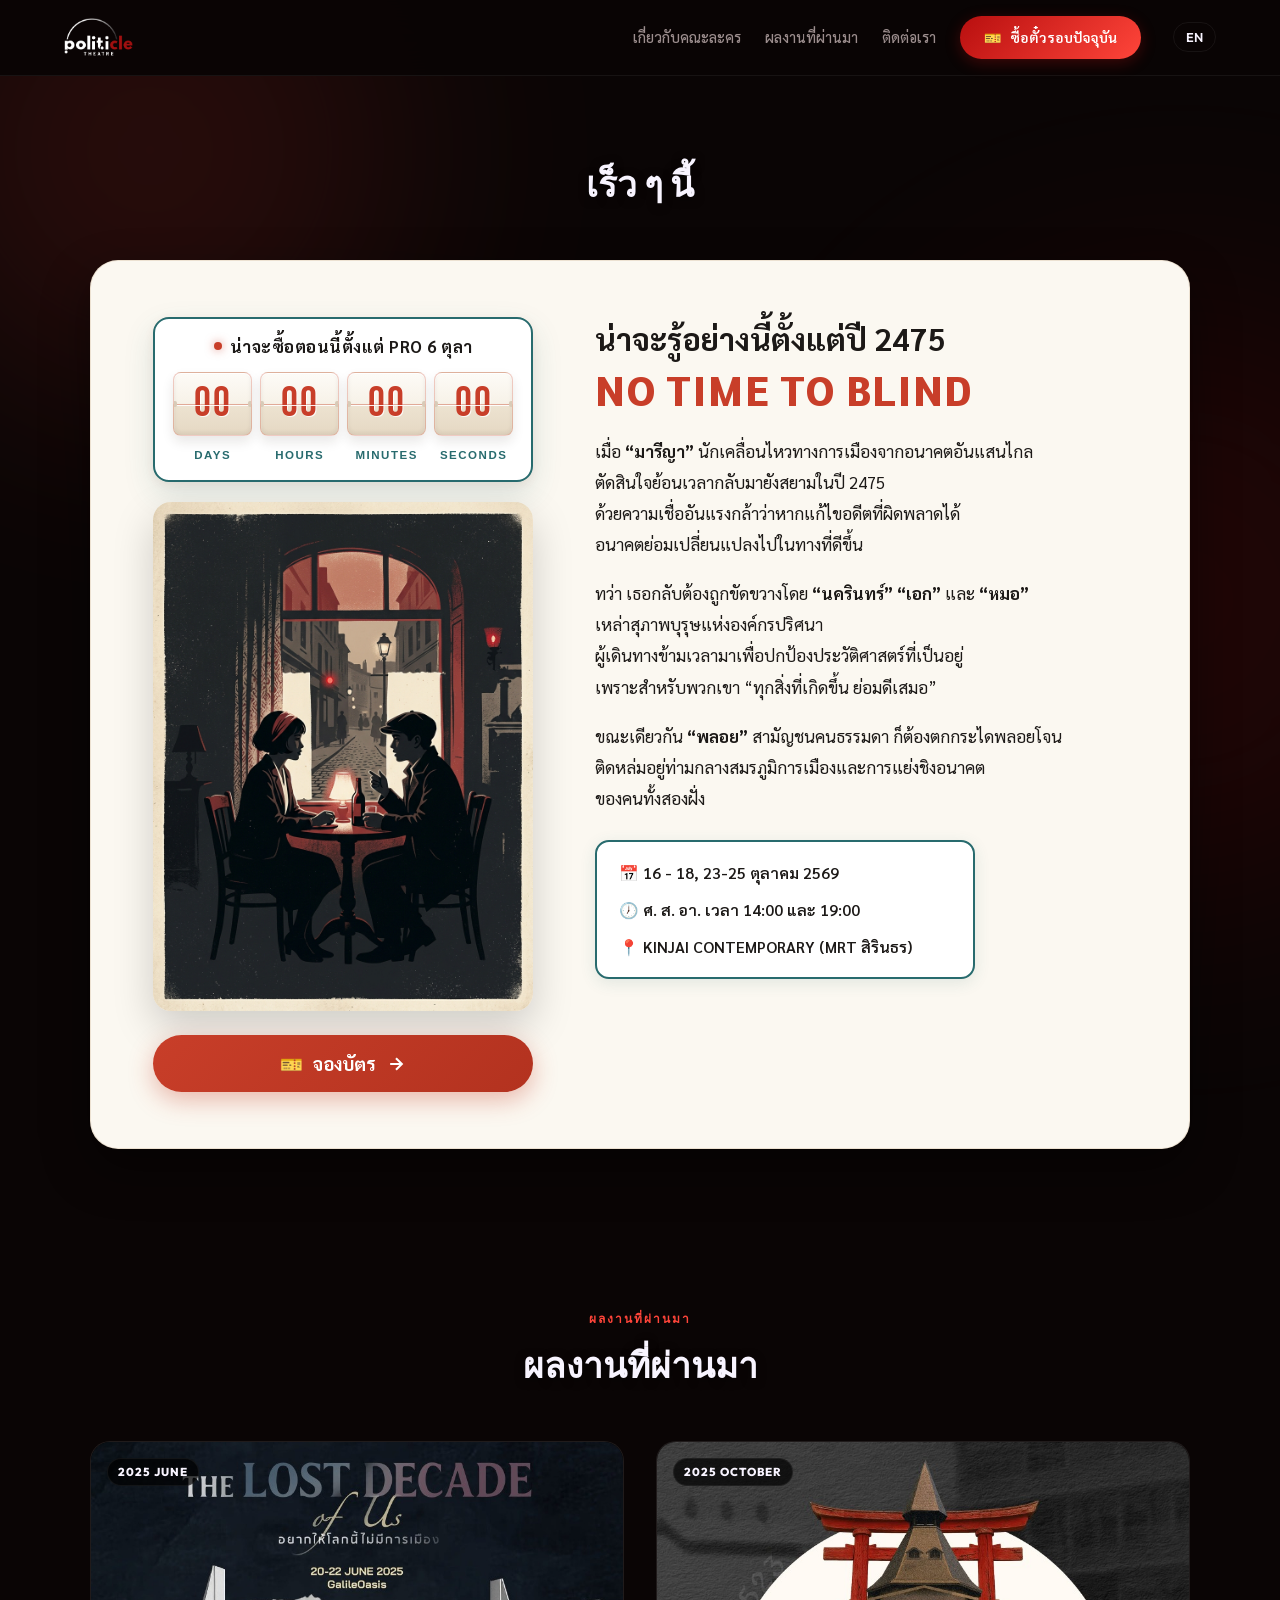
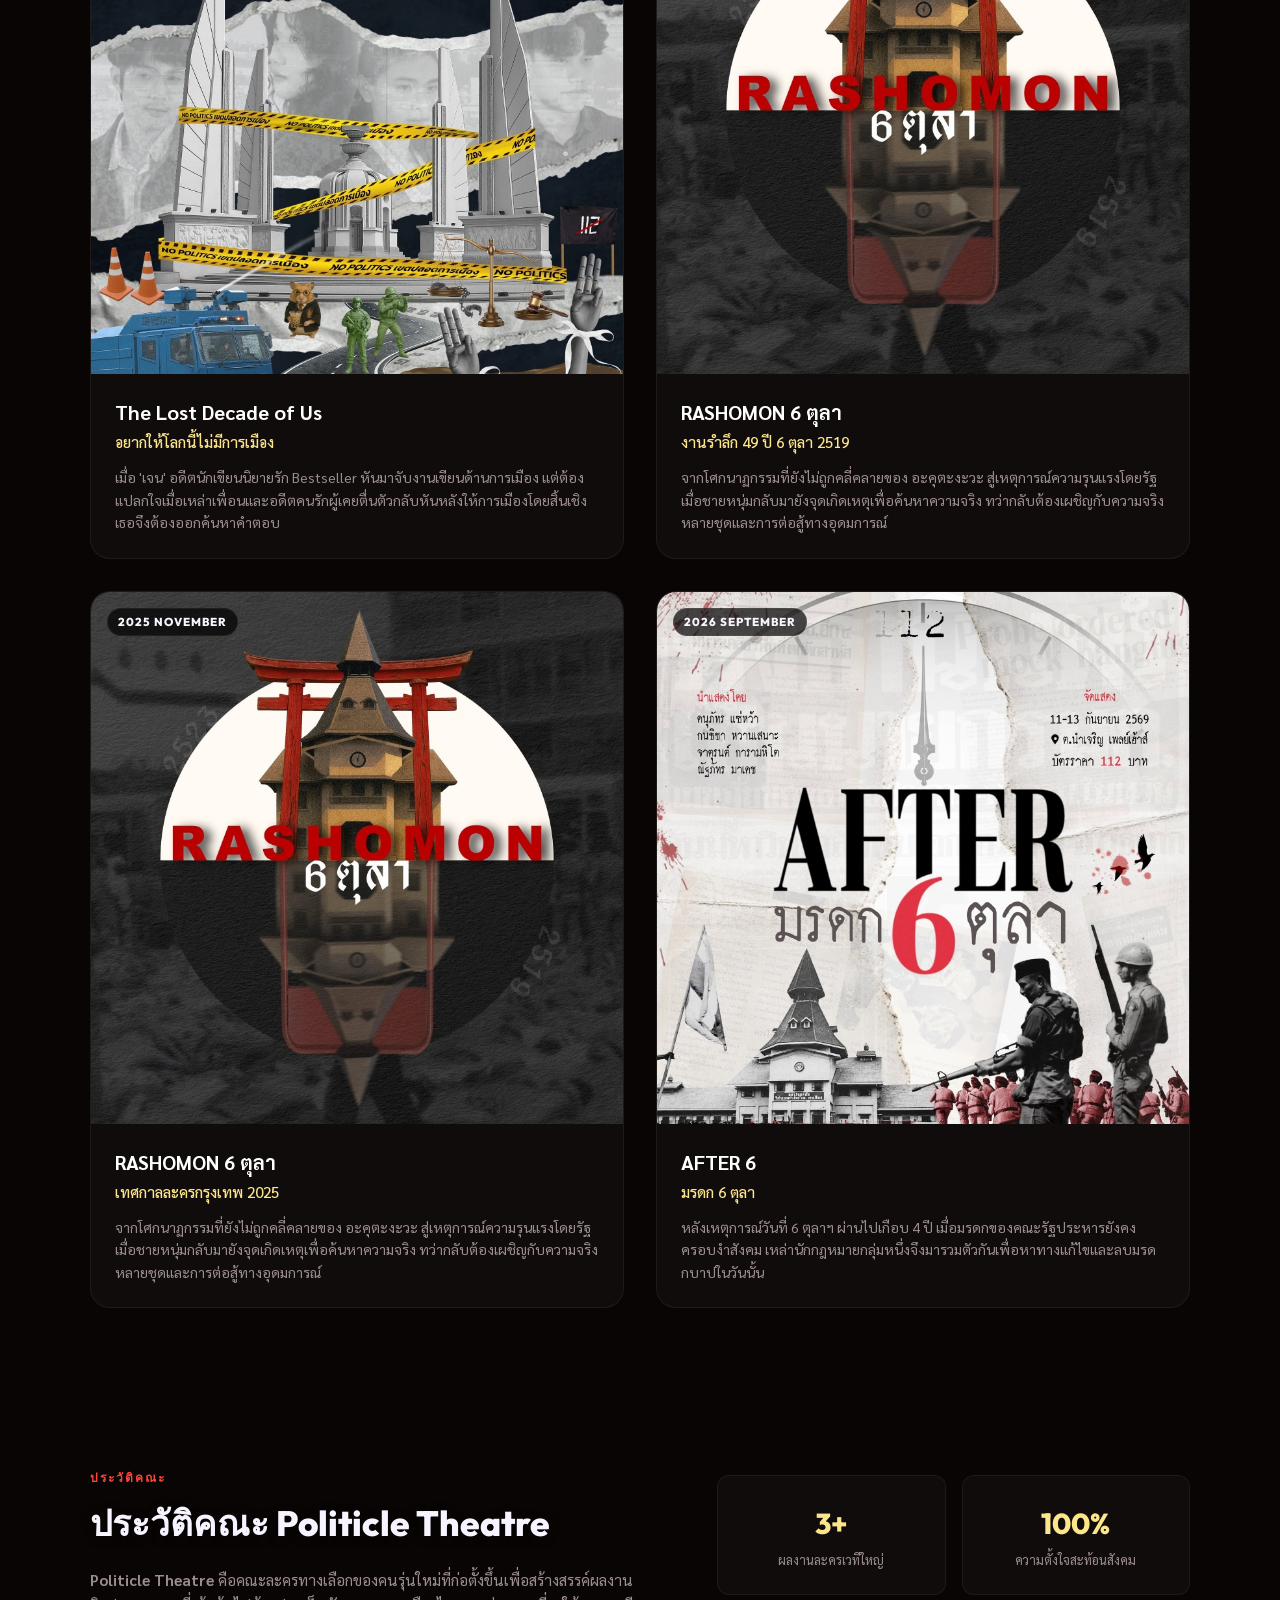
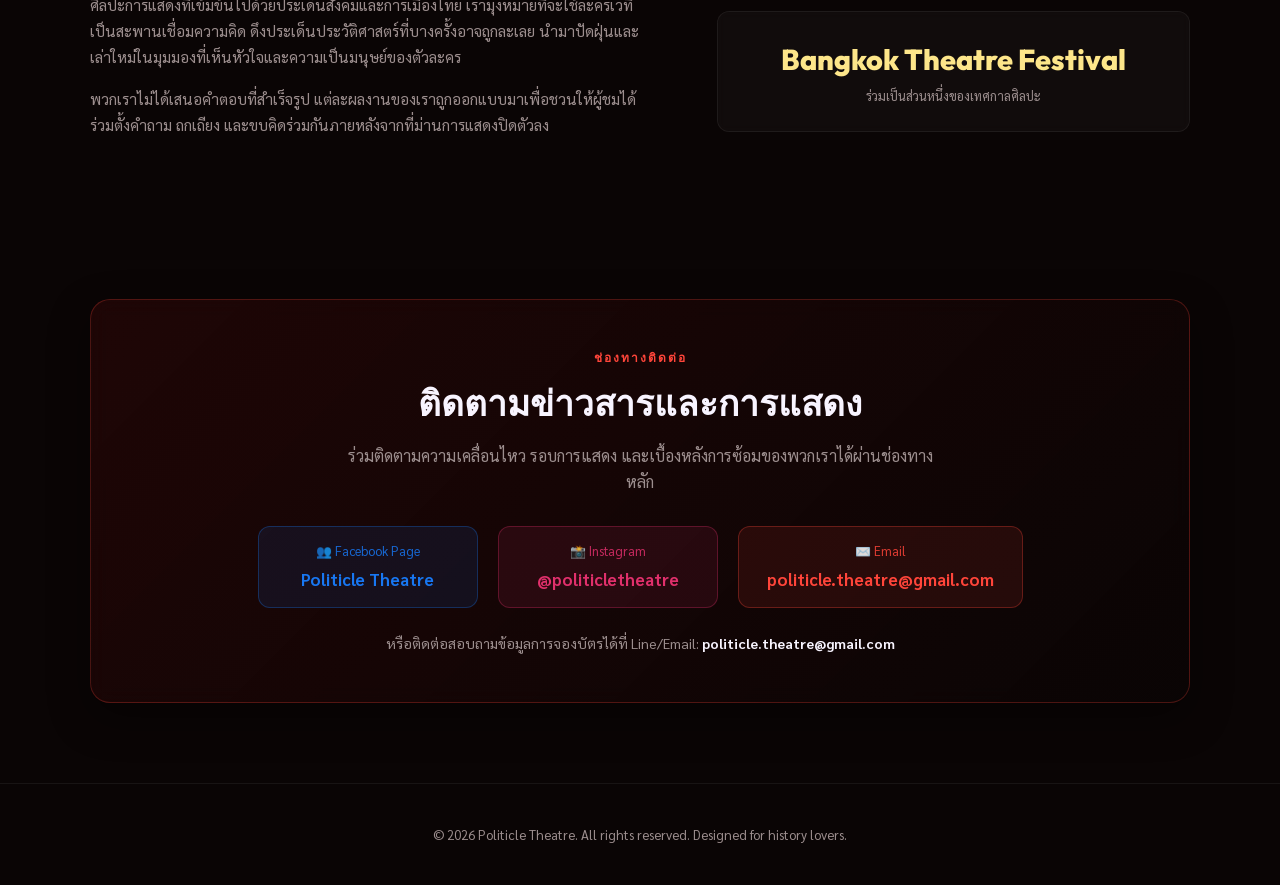
==== commit b53c1140: "Update character name Kao, line breaks for actors, and set poster crop to top" ====
--- a/Home/index.html
+++ b/Home/index.html
@@ -1170,19 +1170,19 @@
                   <span class="lang-th">กล้า</span>
                 </span>
                 <span class="actor-name">
-                  <span class="lang-en">Jaturon K.</span>
-                  <span class="lang-th">จาตุรนต์ การามหิโต</span>
+                  <span class="lang-en">Jaturon<br/>Karamhito</span>
+                  <span class="lang-th">จาตุรนต์<br/>การามหิโต</span>
                 </span>
               </div>
               <div class="character-card">
                 <div class="character-avatar" style="background-image: url('../assets/char-after6-kanticha.jpg');" onclick="openLightboxSingle('../assets/poster-after-6-cast.jpg')"></div>
                 <span class="char-name">
-                  <span class="lang-en">Kanticha</span>
-                  <span class="lang-th">กนธิชา</span>
-                </span>
-                <span class="actor-name">
-                  <span class="lang-en">Kanticha W.</span>
-                  <span class="lang-th">กนธิชา หวานเสนาะ</span>
+                  <span class="lang-en">Kao</span>
+                  <span class="lang-th">ก้าว</span>
+                </span>
+                <span class="actor-name">
+                  <span class="lang-en">Kanticha<br/>Wan-sanoe</span>
+                  <span class="lang-th">กนธิชา<br/>หวานเสนาะ</span>
                 </span>
               </div>
             </div>
@@ -1196,19 +1196,20 @@
             <div class="gallery-carousel-wrapper">
               <button type="button" class="gallery-scroll-btn prev-btn" onclick="scrollGallery('gallery-after-6', -1)" aria-label="Previous photos">&#10094;</button>
               <div class="photo-gallery" id="gallery-after-6">
-                <div class="gallery-photo" style="background-image: url('../assets/scene-lost-1.jpg');" onclick="openLightbox('#gallery-after-6 .gallery-photo', 0)"></div>
-                <div class="gallery-photo" style="background-image: url('../assets/scene-lost-2.jpg');" onclick="openLightbox('#gallery-after-6 .gallery-photo', 1)"></div>
-                <div class="gallery-photo" style="background-image: url('../assets/scene-lost-3.jpg');" onclick="openLightbox('#gallery-after-6 .gallery-photo', 2)"></div>
-                <div class="gallery-photo" style="background-image: url('../assets/scene-lost-4.jpg');" onclick="openLightbox('#gallery-after-6 .gallery-photo', 3)"></div>
-                <div class="gallery-photo" style="background-image: url('../assets/scene-lost-5.jpg');" onclick="openLightbox('#gallery-after-6 .gallery-photo', 4)"></div>
-                <div class="gallery-photo" style="background-image: url('../assets/scene-lost-6.jpg');" onclick="openLightbox('#gallery-after-6 .gallery-photo', 5)"></div>
-                <div class="gallery-photo" style="background-image: url('../assets/scene-lost-7.jpg');" onclick="openLightbox('#gallery-after-6 .gallery-photo', 6)"></div>
-                <div class="gallery-photo" style="background-image: url('../assets/scene-lost-8.jpg');" onclick="openLightbox('#gallery-after-6 .gallery-photo', 7)"></div>
-                <div class="gallery-photo" style="background-image: url('../assets/scene-lost-9.jpg');" onclick="openLightbox('#gallery-after-6 .gallery-photo', 8)"></div>
-                <div class="gallery-photo" style="background-image: url('../assets/scene-lost-10.jpg');" onclick="openLightbox('#gallery-after-6 .gallery-photo', 9)"></div>
-                <div class="gallery-photo" style="background-image: url('../assets/scene-lost-11.jpg');" onclick="openLightbox('#gallery-after-6 .gallery-photo', 10)"></div>
-                <div class="gallery-photo" style="background-image: url('../assets/scene-lost-12.jpg');" onclick="openLightbox('#gallery-after-6 .gallery-photo', 11)"></div>
-                <div class="gallery-photo" style="background-image: url('../assets/scene-lost-13.jpg');" onclick="openLightbox('#gallery-after-6 .gallery-photo', 12)"></div>
+                <div class="gallery-photo" style="background-image: url('../assets/scene-after6-1.jpg');" onclick="openLightbox('#gallery-after-6 .gallery-photo', 0)"></div>
+                <div class="gallery-photo" style="background-image: url('../assets/scene-after6-2.jpg');" onclick="openLightbox('#gallery-after-6 .gallery-photo', 1)"></div>
+                <div class="gallery-photo" style="background-image: url('../assets/scene-after6-3.jpg');" onclick="openLightbox('#gallery-after-6 .gallery-photo', 2)"></div>
+                <div class="gallery-photo" style="background-image: url('../assets/scene-after6-4.jpg');" onclick="openLightbox('#gallery-after-6 .gallery-photo', 3)"></div>
+                <div class="gallery-photo" style="background-image: url('../assets/scene-after6-5.jpg');" onclick="openLightbox('#gallery-after-6 .gallery-photo', 4)"></div>
+                <div class="gallery-photo" style="background-image: url('../assets/scene-after6-6.jpg');" onclick="openLightbox('#gallery-after-6 .gallery-photo', 5)"></div>
+                <div class="gallery-photo" style="background-image: url('../assets/scene-after6-7.jpg');" onclick="openLightbox('#gallery-after-6 .gallery-photo', 6)"></div>
+                <div class="gallery-photo" style="background-image: url('../assets/scene-after6-8.jpg');" onclick="openLightbox('#gallery-after-6 .gallery-photo', 7)"></div>
+                <div class="gallery-photo" style="background-image: url('../assets/scene-after6-9.jpg');" onclick="openLightbox('#gallery-after-6 .gallery-photo', 8)"></div>
+                <div class="gallery-photo" style="background-image: url('../assets/scene-after6-10.jpg');" onclick="openLightbox('#gallery-after-6 .gallery-photo', 9)"></div>
+                <div class="gallery-photo" style="background-image: url('../assets/scene-after6-11.jpg');" onclick="openLightbox('#gallery-after-6 .gallery-photo', 10)"></div>
+                <div class="gallery-photo" style="background-image: url('../assets/scene-after6-12.jpg');" onclick="openLightbox('#gallery-after-6 .gallery-photo', 11)"></div>
+                <div class="gallery-photo" style="background-image: url('../assets/scene-after6-13.jpg');" onclick="openLightbox('#gallery-after-6 .gallery-photo', 12)"></div>
+                <div class="gallery-photo" style="background-image: url('../assets/scene-after6-14.jpg');" onclick="openLightbox('#gallery-after-6 .gallery-photo', 13)"></div>
               </div>
               <button type="button" class="gallery-scroll-btn next-btn" onclick="scrollGallery('gallery-after-6', 1)" aria-label="Next photos">&#10095;</button>
             </div>
--- a/Home/home-style.css
+++ b/Home/home-style.css
@@ -378,7 +378,7 @@
 }
 .visual-after-6 {
   background-image: url('../assets/poster-after-6.jpg');
-  background-position: center 25%;
+  background-position: top center;
 }
 .visual-rashomon {
   background-image: url('../assets/poster-rashomon.jpg');
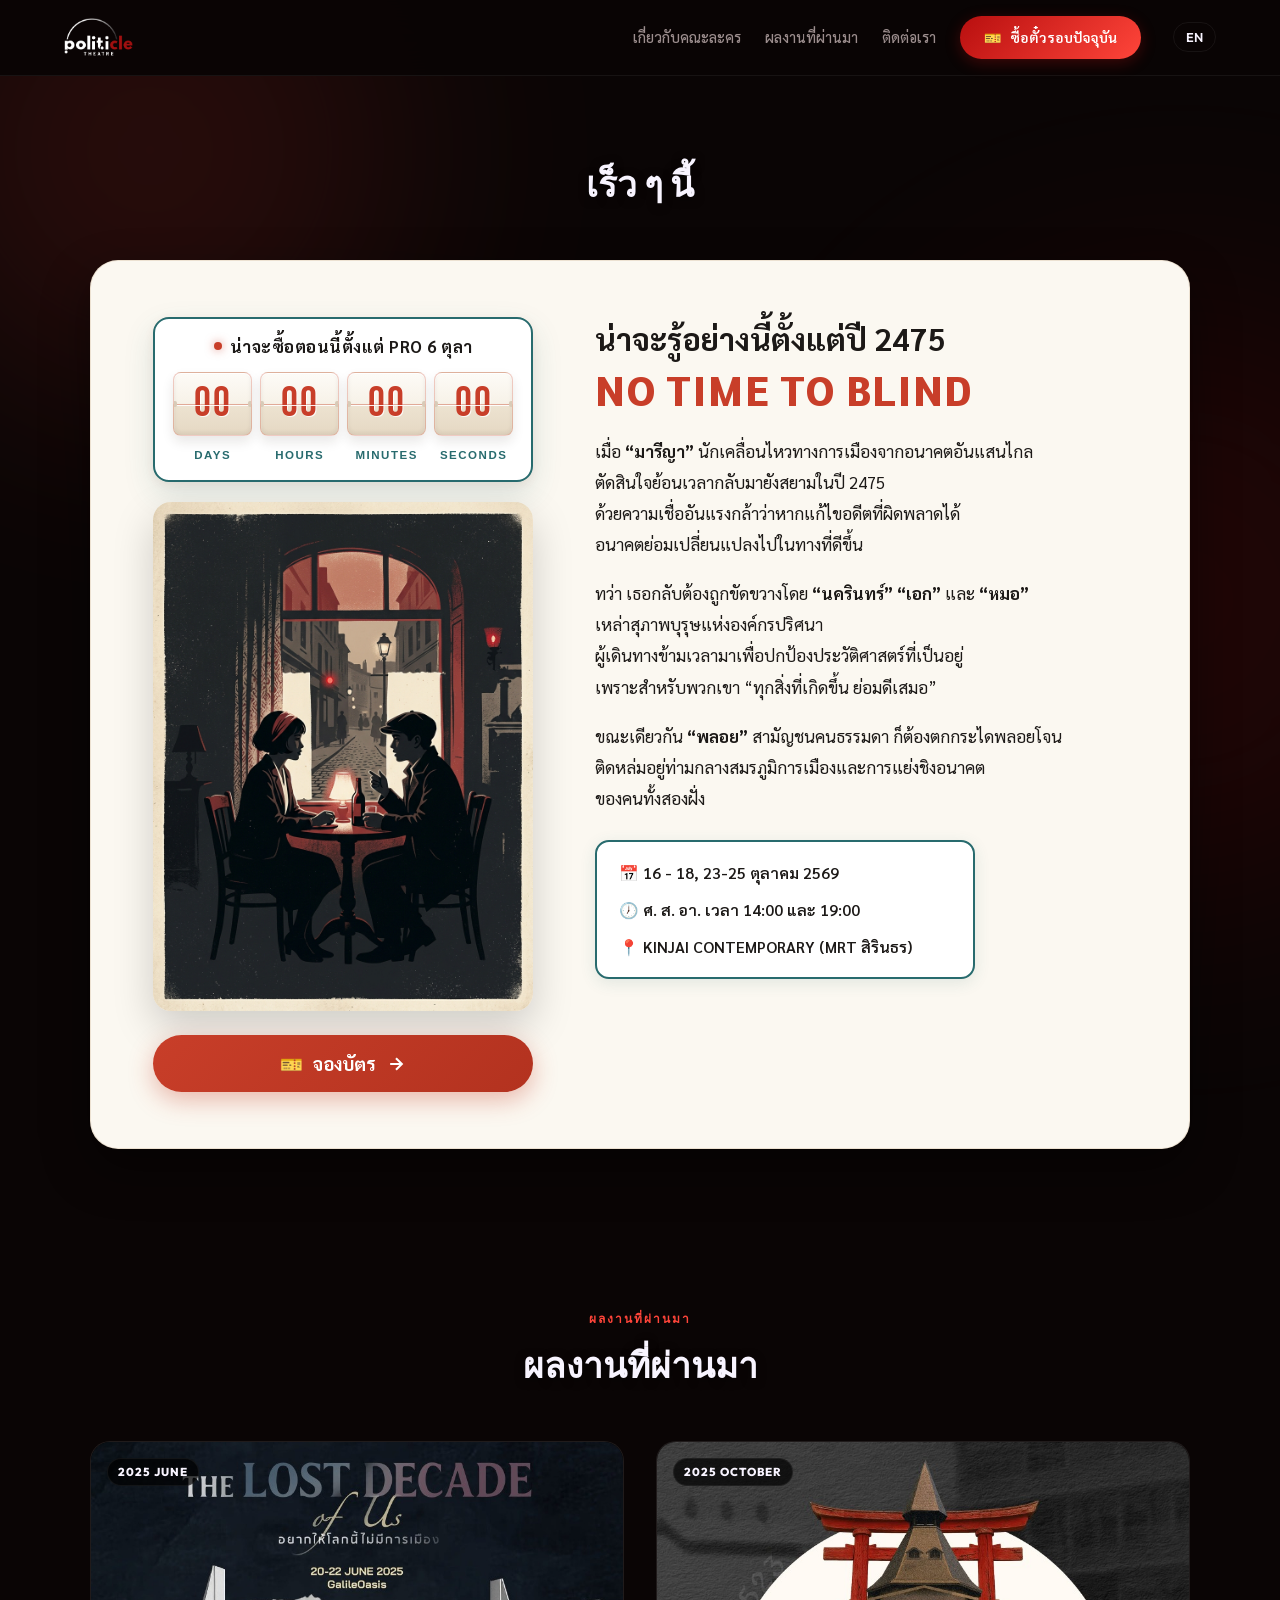
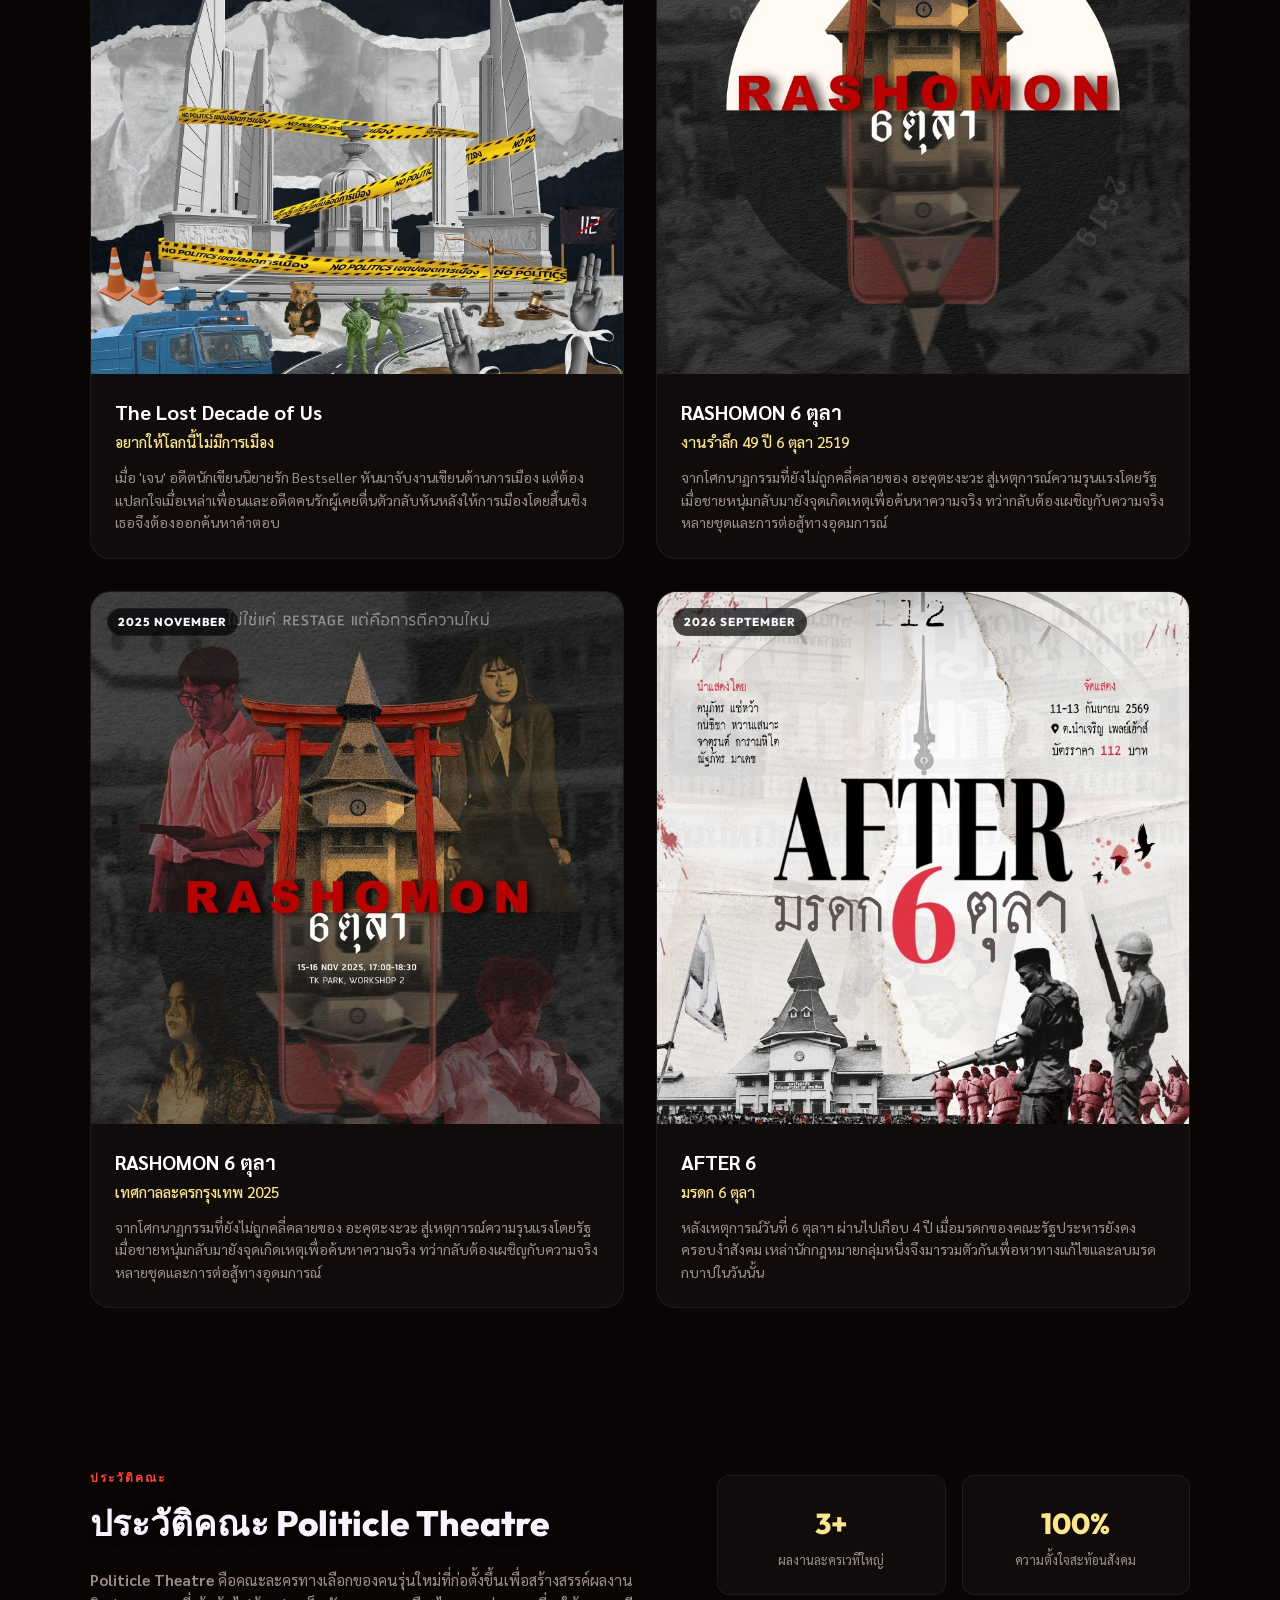
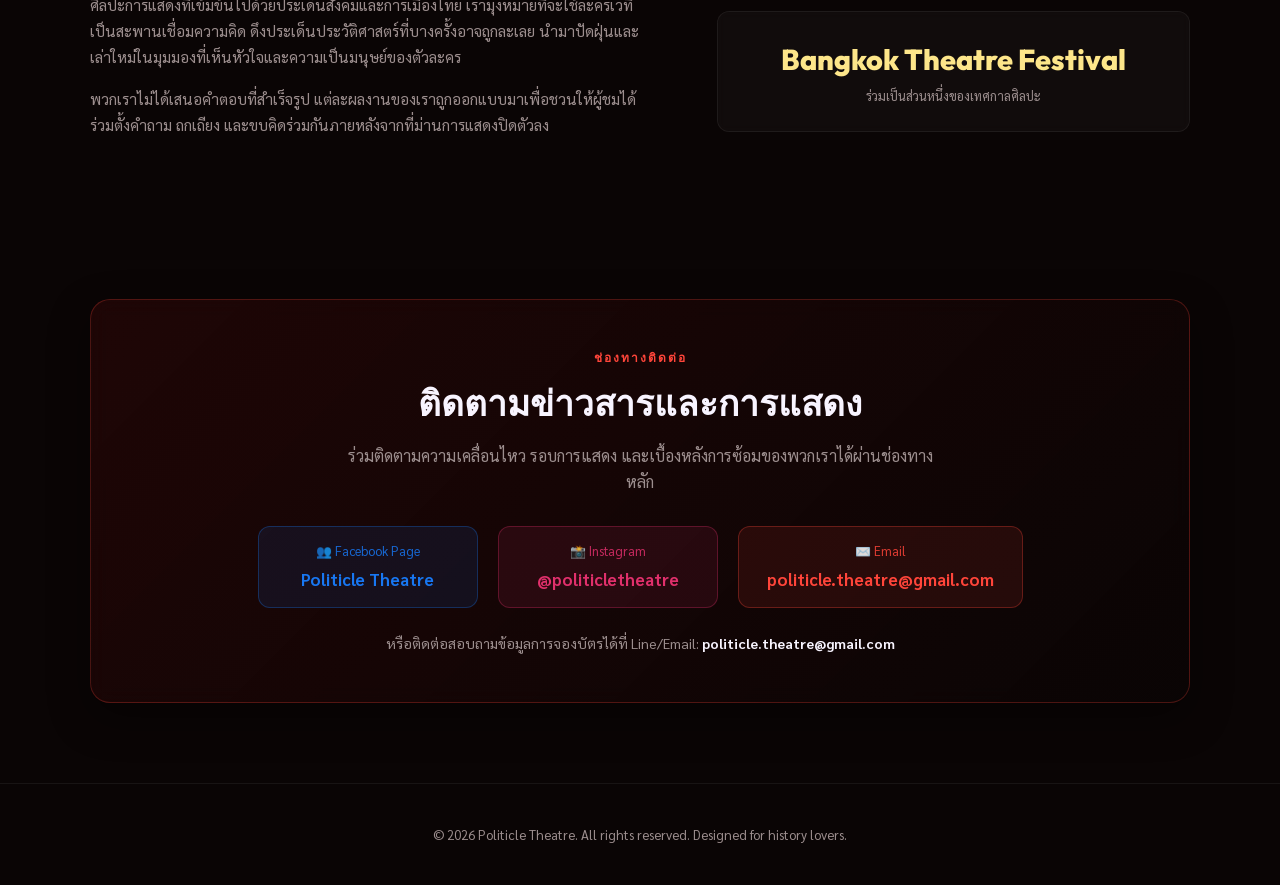
==== commit aac923e1: "Update Rashomon Bangkok Theatre Festival poster" ====
--- a/Home/index.html
+++ b/Home/index.html
@@ -255,7 +255,7 @@
 
       <!-- PLAY 3 -->
       <div class="play-card" onclick="openModal('dialog-rashomon-btf')">
-        <div class="play-visual visual-rashomon">
+        <div class="play-visual visual-rashomon-btf">
           <span class="pv-tag">2025 NOVEMBER</span>
         </div>
         <div class="play-info">
@@ -885,7 +885,7 @@
       <button class="dialog-close" onclick="closeModal('dialog-rashomon-btf')">&times;</button>
       <div class="dialog-body-grid">
         <div class="dialog-poster-wrapper">
-          <img src="../assets/poster-rashomon.jpg" alt="RASHOMON 6 ตุลา" class="dialog-poster-img clickable-poster" onclick="openLightboxSingle('../assets/poster-rashomon.jpg')" />
+          <img src="../assets/poster-rashomon-btf.jpg" alt="RASHOMON 6 ตุลา" class="dialog-poster-img clickable-poster" onclick="openLightboxSingle('../assets/poster-rashomon-btf.jpg')" />
         </div>
         <div class="dialog-info-wrapper">
           <span class="dialog-tag">2025 NOVEMBER</span>
--- a/Home/home-style.css
+++ b/Home/home-style.css
@@ -378,11 +378,15 @@
 }
 .visual-after-6 {
   background-image: url('../assets/poster-after-6.jpg');
-  background-position: top center;
+  background-position: center 8%;
 }
 .visual-rashomon {
   background-image: url('../assets/poster-rashomon.jpg');
   background-position: center 15%; /* Shifts crop down to center on torii gate and title */
+}
+.visual-rashomon-btf {
+  background-image: url('../assets/poster-rashomon-btf.jpg');
+  background-position: center 15%;
 }
 .pv-tag {
   position: absolute;
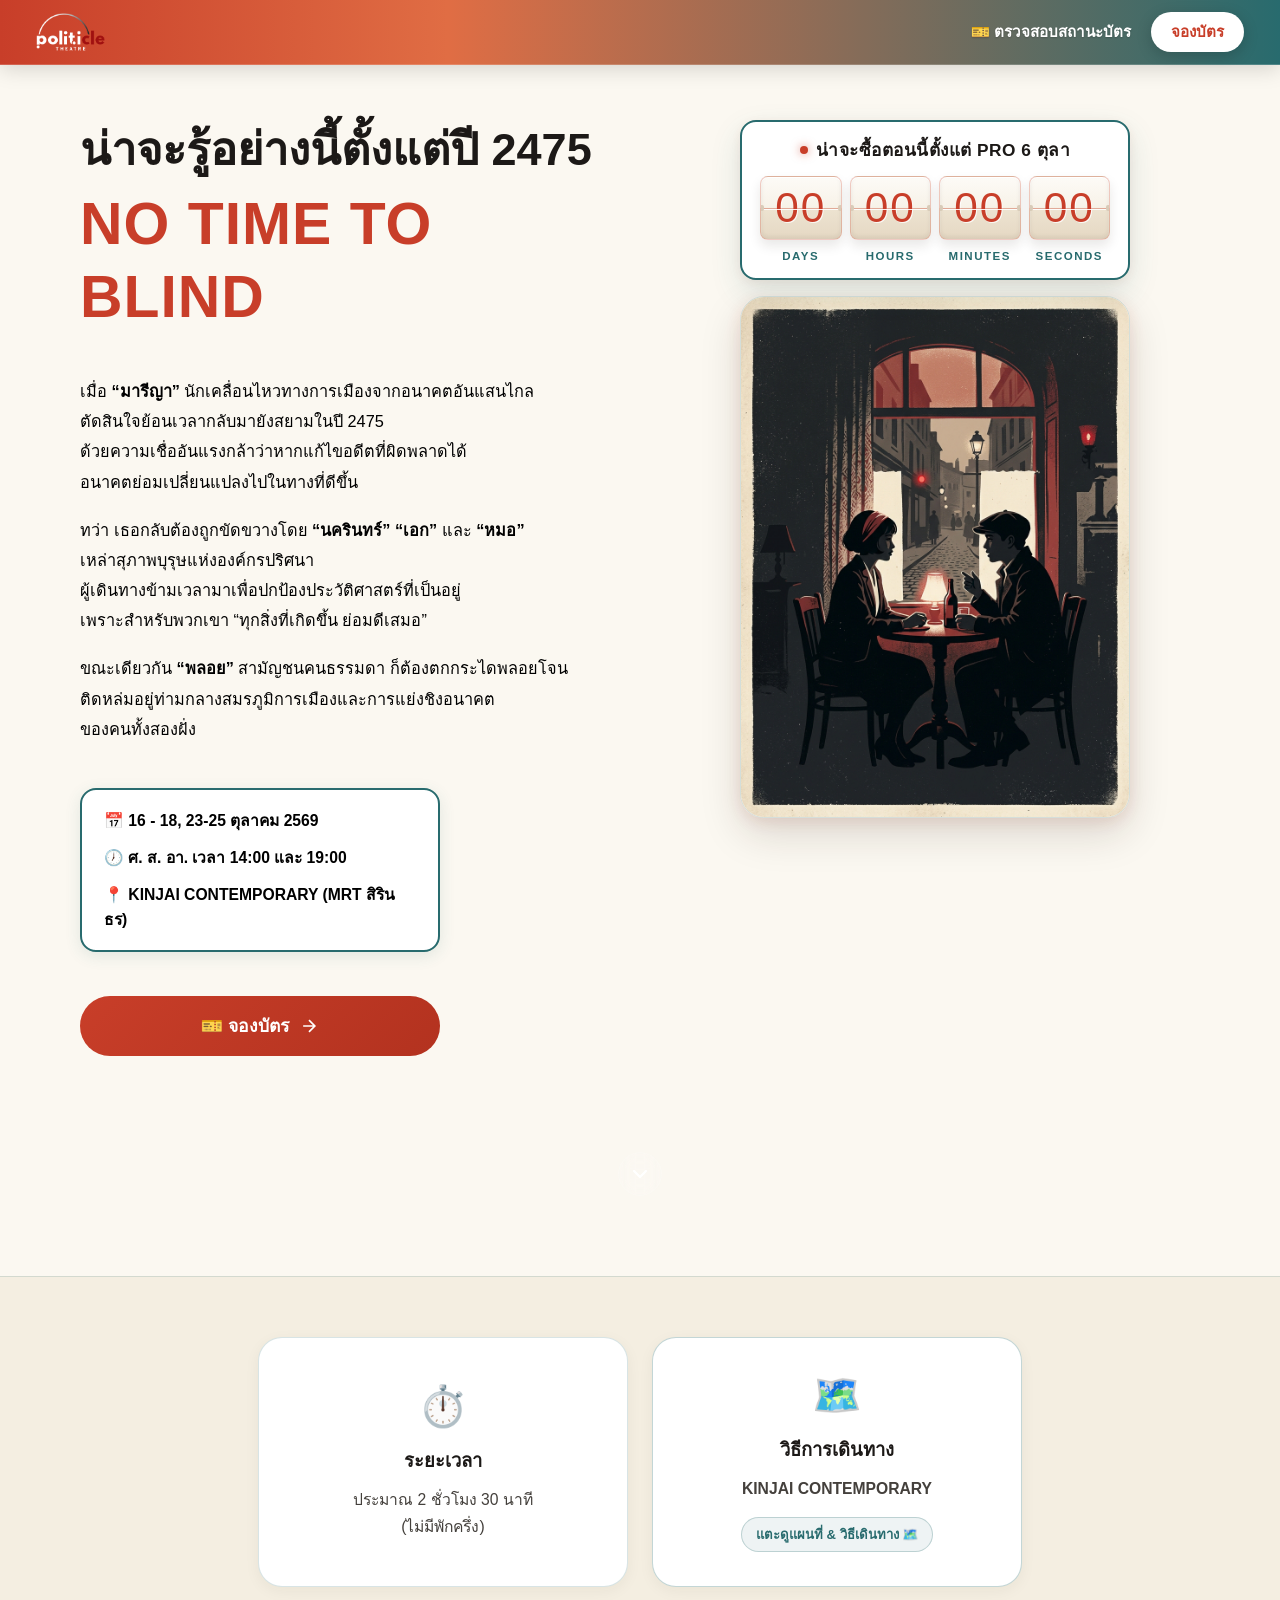
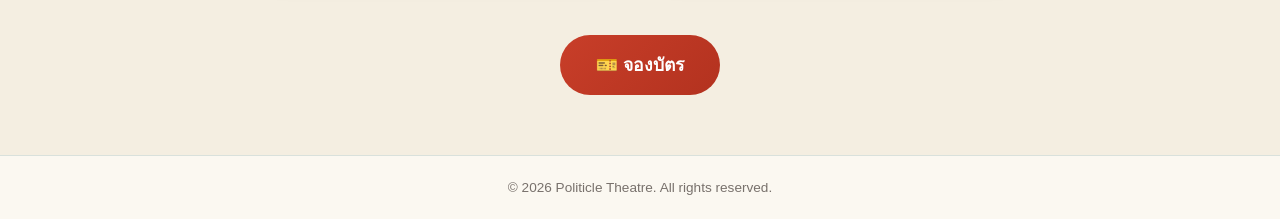
==== commit b44d38f1: "Set up automatic redirect from /Ticket/Home/ to https://politicletheatre.github.io/" ====
--- a/Home/index.html
+++ b/Home/index.html
@@ -2,1443 +2,35 @@
 <html lang="th">
 <head>
   <meta charset="UTF-8" />
-  <meta name="viewport" content="width=device-width, initial-scale=1.0" />
-  <meta http-equiv="Cache-Control" content="no-cache, no-store, must-revalidate" />
-  <meta http-equiv="Pragma" content="no-cache" />
-  <meta http-equiv="Expires" content="0" />
-  <title>🎭 Politicle Theatre — สะท้อนสังคมผ่านม่านศิลปะการแสดง</title>
-  <meta name="description" content="หน้าหลักและประวัติผลงานของคณะละคร Politicle Theatre ผู้สรรค์สร้างละครเวทีสะท้อนสังคมและประวัติศาสตร์" />
-  <link rel="preconnect" href="https://fonts.googleapis.com" />
-  <link rel="preconnect" href="https://fonts.gstatic.com" crossorigin />
-  <link href="https://fonts.googleapis.com/css2?family=Bebas+Neue&family=Outfit:wght@400;600;800&family=Sarabun:wght@300;400;500;600;700;800&display=swap" rel="stylesheet" />
-  <link rel="stylesheet" href="home-style.css?v=20261005_v2" />
+  <meta http-equiv="refresh" content="0; url=https://politicletheatre.github.io/" />
+  <meta name="robots" content="noindex, follow" />
+  <link rel="canonical" href="https://politicletheatre.github.io/" />
+  <title>Redirecting to Politicle Theatre...</title>
   <script>
-    // 1. ตั้งค่าภาษาเริ่มต้นเป็นไทยเสมอ (เริ่มใหม่สดๆ ทุกครั้งที่เปิดเว็บ)
-    try {
-      localStorage.removeItem('preferred-lang');
-    } catch(e) {}
-    document.documentElement.setAttribute('lang', 'th');
-
-    // 2. ล้าง Service Worker และ CacheStorage เก่าที่อาจค้างในอุปกรณ์
-    try {
-      if ('serviceWorker' in navigator) {
-        navigator.serviceWorker.getRegistrations().then(regs => regs.forEach(r => r.unregister()));
-      }
-      if ('caches' in window) {
-        caches.keys().then(keys => keys.forEach(k => caches.delete(k)));
-      }
-    } catch (e) {}
-
-    // 3. ป้องกัน BFCache (Back-Forward Cache): เมื่อกด Back หรือสลับแอปกลับมา ให้ดึงข้อมูลล่าสุดเสมอ
-    window.addEventListener('pageshow', (event) => {
-      if (event.persisted) {
-        window.location.reload();
-      }
-    });
-
-    // 4. ไม่จำตำแหน่งการเลื่อนเก่าเมื่อเปิดเว็บใหม่
-    if ('scrollRestoration' in history) {
-      history.scrollRestoration = 'manual';
+    window.location.replace("https://politicletheatre.github.io/" + window.location.search + window.location.hash);
+  </script>
+  <style>
+    body {
+      background-color: #08080a;
+      color: #fff;
+      font-family: -apple-system, BlinkMacSystemFont, "Segoe UI", Roboto, sans-serif;
+      display: flex;
+      align-items: center;
+      justify-content: center;
+      height: 100vh;
+      margin: 0;
+      text-align: center;
     }
-  </script>
+    a {
+      color: #ff453a;
+      text-decoration: underline;
+    }
+  </style>
 </head>
 <body>
-
-  <!-- BACKGROUND DECORATIONS -->
-  <div class="glow-bg">
-    <div class="glow-orb orb-1"></div>
-    <div class="glow-orb orb-2"></div>
+  <div>
+    <p>กำลังนำท่านไปยังเว็บไซต์หลัก Politicle Theatre...</p>
+    <p><small>หากระบบไม่เปลี่ยนหน้าอัตโนมัติ กรุณาคลิก <a href="https://politicletheatre.github.io/">ที่นี่</a></small></p>
   </div>
-
-  <!-- HEADER / NAVBAR -->
-  <header class="site-header">
-    <div class="header-logo">
-      <img src="../assets/politicle-logo.png" alt="Politicle" class="header-logo-img" />
-    </div>
-    <nav class="header-nav">
-      <a href="#about" class="nav-link">
-        <span class="lang-en">About Us</span>
-        <span class="lang-th">เกี่ยวกับคณะละคร</span>
-      </a>
-      <a href="#plays" class="nav-link">
-        <span class="lang-en">Past Productions</span>
-        <span class="lang-th">ผลงานที่ผ่านมา</span>
-      </a>
-      <a href="#contact" class="nav-link">
-        <span class="lang-en">Contact Us</span>
-        <span class="lang-th">ติดต่อเรา</span>
-      </a>
-      <a href="https://politicletheatre.github.io/Ticket/?view=ticket" class="btn-nav">
-        <span>🎫</span>
-        <span class="lang-en">Buy Tickets</span>
-        <span class="lang-th">ซื้อตั๋วรอบปัจจุบัน</span>
-      </a>
-      <button class="lang-switch-btn" onclick="toggleLanguage()">
-        <span class="lang-en">TH</span>
-        <span class="lang-th">EN</span>
-      </button>
-    </nav>
-  </header>
-
-  <!-- SECTION: CURRENT SHOW HIGHLIGHT -->
-  <section class="section container" id="current-show">
-    <div class="section-header">
-      <h2 class="section-title">
-        <span class="lang-en">Coming Soon</span>
-        <span class="lang-th">เร็ว ๆ นี้</span>
-      </h2>
-    </div>
-    
-    <div class="hero-preview-container">
-      <div class="hero-preview-poster-col">
-        <div class="countdown-widget" onclick="window.location.href='https://politicletheatre.github.io/Ticket/?view=ticket'" role="button" tabindex="0" title="คลิกเพื่อจองบัตร">
-          <div class="countdown-header">
-            <span class="countdown-pulse-dot"></span>
-            <span class="countdown-title">น่าจะซื้อตอนนี้ตั้งแต่ PRO 6 ตุลา</span>
-          </div>
-          <div class="countdown-board">
-            <div class="countdown-col">
-              <div class="countdown-card">
-                <span class="countdown-digit" id="preview-cd-days">00</span>
-                <div class="countdown-card-seam"></div>
-              </div>
-              <div class="countdown-unit">DAYS</div>
-            </div>
-            <div class="countdown-col">
-              <div class="countdown-card">
-                <span class="countdown-digit" id="preview-cd-hours">00</span>
-                <div class="countdown-card-seam"></div>
-              </div>
-              <div class="countdown-unit">HOURS</div>
-            </div>
-            <div class="countdown-col">
-              <div class="countdown-card">
-                <span class="countdown-digit" id="preview-cd-minutes">00</span>
-                <div class="countdown-card-seam"></div>
-              </div>
-              <div class="countdown-unit">MINUTES</div>
-            </div>
-            <div class="countdown-col">
-              <div class="countdown-card">
-                <span class="countdown-digit" id="preview-cd-seconds">00</span>
-                <div class="countdown-card-seam"></div>
-              </div>
-              <div class="countdown-unit">SECONDS</div>
-            </div>
-          </div>
-        </div>
-
-        <div class="preview-poster-wrap" onclick="window.location.href='https://politicletheatre.github.io/Ticket/?view=ticket'" role="button" tabindex="0" title="คลิกเพื่อจองบัตร">
-          <img src="../assets/poster.jpg" alt="โปสเตอร์ น่าจะรู้อย่างนี้ตั้งแต่ปี 2475 NO TIME TO BLIND" class="preview-poster-img" />
-        </div>
-
-        <a href="https://politicletheatre.github.io/Ticket/?view=ticket" class="hero-preview-btn hero-btn-poster" id="btn-buy-hero">
-          <span>🎫</span>
-          <span class="lang-en">Book Tickets</span>
-          <span class="lang-th">จองบัตร</span>
-          <svg width="20" height="20" viewBox="0 0 24 24" fill="none" stroke="currentColor" stroke-width="2.5"><path d="M5 12h14M12 5l7 7-7 7"/></svg>
-        </a>
-      </div>
-
-      <div class="hero-preview-content">
-        <h3 class="hero-preview-title">
-          <span class="preview-title-sub">น่าจะรู้อย่างนี้ตั้งแต่ปี 2475</span>
-          <span class="preview-title-main">NO TIME TO BLIND</span>
-        </h3>
-        
-        <div class="hero-preview-synopsis">
-          <div class="lang-th">
-            <p style="margin-bottom: 18px;">
-              เมื่อ <strong>“มารีญา”</strong> นักเคลื่อนไหวทางการเมืองจากอนาคตอันแสนไกล<br/>
-              ตัดสินใจย้อนเวลากลับมายังสยามในปี 2475<br/>
-              ด้วยความเชื่ออันแรงกล้าว่าหากแก้ไขอดีตที่ผิดพลาดได้<br/>
-              อนาคตย่อมเปลี่ยนแปลงไปในทางที่ดีขึ้น
-            </p>
-            <p style="margin-bottom: 18px;">
-              ทว่า เธอกลับต้องถูกขัดขวางโดย <strong>“นครินทร์”</strong> <strong>“เอก”</strong> และ <strong>“หมอ”</strong><br/>
-              เหล่าสุภาพบุรุษแห่งองค์กรปริศนา<br/>
-              ผู้เดินทางข้ามเวลามาเพื่อปกป้องประวัติศาสตร์ที่เป็นอยู่<br/>
-              เพราะสำหรับพวกเขา “ทุกสิ่งที่เกิดขึ้น ย่อมดีเสมอ”
-            </p>
-            <p>
-              ขณะเดียวกัน <strong>“พลอย”</strong> สามัญชนคนธรรมดา ก็ต้องตกกระไดพลอยโจน<br/>
-              ติดหล่มอยู่ท่ามกลางสมรภูมิการเมืองและการแย่งชิงอนาคต<br/>
-              ของคนทั้งสองฝั่ง
-            </p>
-          </div>
-          <div class="lang-en">
-            <p style="margin-bottom: 18px;">
-              When <strong>"Marya"</strong>, a political activist from a distant future,<br/>
-              decides to travel back in time to Siam in 1932,<br/>
-              with the strong belief that fixing the mistakes of the past<br/>
-              can change the future for the better.
-            </p>
-            <p style="margin-bottom: 18px;">
-              However, she is thwarted by <strong>"Nakarin"</strong>, <strong>"Aek"</strong>, and <strong>"Mor"</strong>,<br/>
-              gentlemen of a mysterious organization<br/>
-              traveling through time to protect history as it is,<br/>
-              because to them: "Everything that happens is always for the best."
-            </p>
-            <p>
-              Meanwhile, <strong>"Ploy"</strong>, an ordinary person, is caught in the middle<br/>
-              of a political battleground and a struggle for the future<br/>
-              between both sides.
-            </p>
-          </div>
-        </div>
-
-        <div class="hero-preview-meta">
-          <div class="meta-preview-item">📅 16 - 18, 23-25 ตุลาคม 2569</div>
-          <div class="meta-preview-item">🕖 ศ. ส. อา. เวลา 14:00 และ 19:00</div>
-          <div class="meta-preview-item">
-            <a href="https://maps.app.goo.gl/VUKqWCpS7jYkr4Rv7?g_st=ic" target="_blank" rel="noopener noreferrer">📍 KINJAI CONTEMPORARY (MRT สิรินธร)</a>
-          </div>
-        </div>
-      </div>
-    </div>
-  </section>
-
-  <!-- SECTION: PAST PLAYS -->
-  <section class="section container" id="plays">
-    <div class="section-header">
-      <span class="section-tag">
-        <span class="lang-en">PAST PRODUCTIONS</span>
-        <span class="lang-th">ผลงานที่ผ่านมา</span>
-      </span>
-      <h2 class="section-title">
-        <span class="lang-en">Past Productions</span>
-        <span class="lang-th">ผลงานที่ผ่านมา</span>
-      </h2>
-    </div>
-
-    <div class="plays-grid">
-      <!-- PLAY 1 -->
-      <div class="play-card" onclick="openModal('dialog-lost-decade')">
-        <div class="play-visual visual-lost-decade">
-          <span class="pv-tag">2025 JUNE</span>
-        </div>
-        <div class="play-info">
-          <h3 class="play-title">
-            <span>The Lost Decade of Us</span><br/>
-            <span class="play-subtitle">
-              <span class="lang-en">I Wish There Was No Politics</span>
-              <span class="lang-th">อยากให้โลกนี้ไม่มีการเมือง</span>
-            </span>
-          </h3>
-          <p class="play-desc">
-            <span class="lang-en">Former bestselling romance novelist Jane shifts her genre to politics, only to find her friends and ex-lover—once active campaigners—have completely turned their backs on politics. She must search for answers.</span>
-            <span class="lang-th">เมื่อ 'เจน' อดีตนักเขียนนิยายรัก Bestseller หันมาจับงานเขียนด้านการเมือง แต่ต้องแปลกใจเมื่อเหล่าเพื่อนและอดีตคนรักผู้เคยตื่นตัวกลับหันหลังให้การเมืองโดยสิ้นเชิง เธอจึงต้องออกค้นหาคำตอบ</span>
-          </p>
-        </div>
-      </div>
-
-      <!-- PLAY 2 -->
-      <div class="play-card" onclick="openModal('dialog-rashomon')">
-        <div class="play-visual visual-rashomon">
-          <span class="pv-tag">2025 OCTOBER</span>
-        </div>
-        <div class="play-info">
-          <h3 class="play-title">
-            <span class="lang-en">Rashomon 6 Oct</span>
-            <span class="lang-th">RASHOMON 6 ตุลา</span><br/>
-            <span class="play-subtitle">
-              <span class="lang-en">Commemoration of the 49th Anniversary of 6 Oct 1976</span>
-              <span class="lang-th">งานรำลึก 49 ปี 6 ตุลา 2519</span>
-            </span>
-          </h3>
-          <p class="play-desc">
-            <span class="lang-en">From Akutagawa's unresolved tragedy to state violence. A young man returns to the crime scene searching for truth, only to confront multiple versions of reality and an ideological test of non-violence.</span>
-            <span class="lang-th">จากโศกนาฏกรรมที่ยังไม่ถูกคลี่คลายของ อะคุตะงะวะ สู่เหตุการณ์ความรุนแรงโดยรัฐ เมื่อชายหนุ่มกลับมายังจุดเกิดเหตุเพื่อค้นหาความจริง ทว่ากลับต้องเผชิญกับความจริงหลายชุดและการต่อสู้ทางอุดมการณ์</span>
-          </p>
-        </div>
-      </div>
-
-      <!-- PLAY 3 -->
-      <div class="play-card" onclick="openModal('dialog-rashomon-btf')">
-        <div class="play-visual visual-rashomon-btf">
-          <span class="pv-tag">2025 NOVEMBER</span>
-        </div>
-        <div class="play-info">
-          <h3 class="play-title">
-            <span class="lang-en">Rashomon 6 Oct</span>
-            <span class="lang-th">RASHOMON 6 ตุลา</span><br/>
-            <span class="play-subtitle">
-              <span class="lang-en">Bangkok Theatre Festival 2025</span>
-              <span class="lang-th">เทศกาลละครกรุงเทพ 2025</span>
-            </span>
-          </h3>
-          <p class="play-desc">
-            <span class="lang-en">From Akutagawa's unresolved tragedy to state violence. A young man returns to the crime scene searching for truth, only to confront multiple versions of reality and an ideological test of non-violence.</span>
-            <span class="lang-th">จากโศกนาฏกรรมที่ยังไม่ถูกคลี่คลายของ อะคุตะงะวะ สู่เหตุการณ์ความรุนแรงโดยรัฐ เมื่อชายหนุ่มกลับมายังจุดเกิดเหตุเพื่อค้นหาความจริง ทว่ากลับต้องเผชิญกับความจริงหลายชุดและการต่อสู้ทางอุดมการณ์</span>
-          </p>
-        </div>
-      </div>
-
-      <!-- PLAY 4 -->
-      <div class="play-card" onclick="openModal('dialog-after-6')">
-        <div class="play-visual visual-after-6">
-          <span class="pv-tag">2026 SEPTEMBER</span>
-        </div>
-        <div class="play-info">
-          <h3 class="play-title">
-            <span class="lang-en">AFTER 6</span>
-            <span class="lang-th">AFTER 6</span><br/>
-            <span class="play-subtitle">
-              <span class="lang-en">The Legacy of 6 Oct</span>
-              <span class="lang-th">มรดก 6 ตุลา</span>
-            </span>
-          </h3>
-          <p class="play-desc">
-            <span class="lang-en">Nearly four years after the October 6 incident, coup decrees still govern society. A group of lawyers band together to dismantle the lingering legacy of authoritarian power.</span>
-            <span class="lang-th">หลังเหตุการณ์วันที่ 6 ตุลาฯ ผ่านไปเกือบ 4 ปี เมื่อมรดกของคณะรัฐประหารยังคงครอบงำสังคม เหล่านักกฎหมายกลุ่มหนึ่งจึงมารวมตัวกันเพื่อหาทางแก้ไขและลบมรดกบาปในวันนั้น</span>
-          </p>
-        </div>
-      </div>
-    </div>
-  </section>
-
-  <!-- SECTION: ABOUT US -->
-  <section class="section container" id="about">
-    <div class="about-grid">
-      <div class="about-text">
-        <span class="section-tag">
-          <span class="lang-en">WHO WE ARE</span>
-          <span class="lang-th">ประวัติคณะ</span>
-        </span>
-        <h2 class="section-title" style="text-align: left;">
-          <span class="lang-en">History of Politicle Theatre</span>
-          <span class="lang-th">ประวัติคณะ Politicle Theatre</span>
-        </h2>
-        <p>
-          <span class="lang-en"><strong>Politicle Theatre</strong> is an alternative theater company of the new generation, founded to create performing arts that are intensely focused on Thai society and politics. We aim to use theater as a bridge for ideas, bringing historical issues that are sometimes overlooked, dusting them off, and telling them from the perspective of ordinary human hearts.</span>
-          <span class="lang-th"><strong>Politicle Theatre</strong> คือคณะละครทางเลือกของคนรุ่นใหม่ที่ก่อตั้งขึ้นเพื่อสร้างสรรค์ผลงานศิลปะการแสดงที่เข้มข้นไปด้วยประเด็นสังคมและการเมืองไทย เรามุ่งหมายที่จะใช้ละครเวทีเป็นสะพานเชื่อมความคิด ดึงประเด็นประวัติศาสตร์ที่บางครั้งอาจถูกละเลย นำมาปัดฝุ่นและเล่าใหม่ในมุมมองที่เห็นหัวใจและความเป็นมนุษย์ของตัวละคร</span>
-        </p>
-        <p>
-          <span class="lang-en">We do not offer pre-packaged answers. Each of our works is designed to invite the audience to ask questions, debate, and contemplate together long after the curtains close.</span>
-          <span class="lang-th">พวกเราไม่ได้เสนอคำตอบที่สำเร็จรูป แต่ละผลงานของเราถูกออกแบบมาเพื่อชวนให้ผู้ชมได้ร่วมตั้งคำถาม ถกเถียง และขบคิดร่วมกันภายหลังจากที่ม่านการแสดงปิดตัวลง</span>
-        </p>
-      </div>
-      <div class="about-stats">
-        <div class="stat-card">
-          <span class="stat-num">3+</span>
-          <span class="stat-label">
-            <span class="lang-en">Major Productions</span>
-            <span class="lang-th">ผลงานละครเวทีใหญ่</span>
-          </span>
-        </div>
-        <div class="stat-card">
-          <span class="stat-num">100%</span>
-          <span class="stat-label">
-            <span class="lang-en">Social Reflection</span>
-            <span class="lang-th">ความตั้งใจสะท้อนสังคม</span>
-          </span>
-        </div>
-        <div class="stat-card" style="grid-column: span 2;">
-          <span class="stat-num">Bangkok Theatre Festival</span>
-          <span class="stat-label">
-            <span class="lang-en">Part of the Art Festivals</span>
-            <span class="lang-th">ร่วมเป็นส่วนหนึ่งของเทศกาลศิลปะ</span>
-          </span>
-        </div>
-      </div>
-    </div>
-  </section>
-
-  <!-- SECTION: CONTACT & FOLLOW -->
-  <section class="section container" id="contact">
-    <div class="contact-card">
-      <span class="section-tag">
-        <span class="lang-en">CONNECT WITH US</span>
-        <span class="lang-th">ช่องทางติดต่อ</span>
-      </span>
-      <h2 class="contact-title">
-        <span class="lang-en">Follow Our News & Shows</span>
-        <span class="lang-th">ติดตามข่าวสารและการแสดง</span>
-      </h2>
-      <p class="contact-sub">
-        <span class="lang-en">Follow our updates, showtimes, and behind-the-scenes rehearsals through our main channels.</span>
-        <span class="lang-th">ร่วมติดตามความเคลื่อนไหว รอบการแสดง และเบื้องหลังการซ้อมของพวกเราได้ผ่านช่องทางหลัก</span>
-      </p>
-      
-      <div class="contact-channels">
-        <a href="https://www.facebook.com/politicle.theatre" target="_blank" class="channel-btn btn-facebook">
-          <span>👥 Facebook Page</span>
-          <strong>Politicle Theatre</strong>
-        </a>
-        <a href="https://www.instagram.com/politicle.theatre?utm_source=ig_web_button_share_sheet&igsh=ZDNlZDc0MzIxNw==" target="_blank" class="channel-btn btn-instagram">
-          <span>📸 Instagram</span>
-          <strong>@politicletheatre</strong>
-        </a>
-        <a href="mailto:politicle.theatre@gmail.com" class="channel-btn btn-email">
-          <span>✉️ Email</span>
-          <strong>politicle.theatre@gmail.com</strong>
-        </a>
-      </div>
-      <div class="contact-footer">
-        <span class="lang-en">Or ask for booking details at Line/Email:</span>
-        <span class="lang-th">หรือติดต่อสอบถามข้อมูลการจองบัตรได้ที่ Line/Email:</span>
-        <strong>politicle.theatre@gmail.com</strong>
-      </div>
-    </div>
-  </section>
-
-  <!-- FOOTER -->
-  <footer class="site-footer">
-    <p>© 2026 Politicle Theatre. All rights reserved. Designed for history lovers.</p>
-  </footer>
-
-  <!-- MODAL DIALOGS -->
-  
-  <!-- Dialog: 1932 -->
-  <dialog id="dialog-1932" class="play-dialog">
-    <div class="dialog-content">
-      <button class="dialog-close" onclick="closeModal('dialog-1932')">&times;</button>
-      <div class="dialog-body-grid">
-        <div class="dialog-poster-wrapper">
-          <img src="../assets/poster.jpg" alt="น่าจะรู้อย่างนี้ตั้งแต่ปี 2475 NO TIME TO BLIND" class="dialog-poster-img clickable-poster" onclick="openLightboxSingle('../assets/poster.jpg')" />
-        </div>
-        <div class="dialog-info-wrapper">
-          <span class="dialog-tag">
-            <span class="lang-en">BOOKING OPEN</span>
-            <span class="lang-th">กำลังเปิดจองบัตร</span>
-          </span>
-          <h2 class="dialog-title">
-            <span class="lang-en">NO TIME TO BLIND</span>
-            <span class="lang-th">น่าจะรู้อย่างนี้ตั้งแต่ปี 2475</span>
-          </h2>
-          <h3 class="dialog-subtitle">NO TIME TO BLIND</h3>
-          
-          <div class="dialog-section">
-            <h4>
-              <span class="lang-en">Synopsis</span>
-              <span class="lang-th">เรื่องย่อ</span>
-            </h4>
-            <p>
-              <span class="lang-en">When "Marya", a political activist from a distant future, decides to travel back in time to Siam in 1932, with the strong belief that fixing the mistakes of the past can change the future for the better.<br/><br/>However, she is thwarted by "Nakarin", "Aek", and "Mor", gentlemen of a mysterious organization traveling through time to protect history as it is, because to them: "Everything that happens is always for the best."<br/><br/>Meanwhile, "Ploy", an ordinary person, is caught in the middle of a political battleground and a struggle for the future between both sides.</span>
-              <span class="lang-th">เมื่อ <strong>“มารีญา”</strong> นักเคลื่อนไหวทางการเมืองจากอนาคตอันแสนไกล ตัดสินใจย้อนเวลากลับมายังสยามในปี 2475 ด้วยความเชื่ออันแรงกล้าว่าหากแก้ไขอดีตที่ผิดพลาดได้ อนาคตย่อมเปลี่ยนแปลงไปในทางที่ดีขึ้น<br/><br/>ทว่า เธอกลับต้องถูกขัดขวางโดย <strong>“นครินทร์”</strong> <strong>“เอก”</strong> และ <strong>“หมอ”</strong> เหล่าสุภาพบุรุษแห่งองค์กรปริศนา ผู้เดินทางข้ามเวลามาเพื่อปกป้องประวัติศาสตร์ที่เป็นอยู่ เพราะสำหรับพวกเขา “ทุกสิ่งที่เกิดขึ้น ย่อมดีเสมอ”<br/><br/>ขณะเดียวกัน <strong>“พลอย”</strong> สามัญชนคนธรรมดา ก็ต้องตกกระไดพลอยโจน ติดหล่มอยู่ท่ามกลางสมรภูมิการเมืองและการแย่งชิงอนาคตของคนทั้งสองฝั่ง</span>
-            </p>
-          </div>
-          
-          <div class="dialog-section">
-            <h4>
-              <span class="lang-en">Performance Details</span>
-              <span class="lang-th">ข้อมูลและรอบการแสดง</span>
-            </h4>
-            <ul class="crew-list">
-              <li>
-                <span class="lang-en"><strong>Show Dates:</strong> 16 - 18, 23-25 October 2026</span>
-                <span class="lang-th"><strong>วันแสดง:</strong> 16 - 18, 23-25 ตุลาคม 2569</span>
-              </li>
-              <li>
-                <span class="lang-en"><strong>Showtimes:</strong> Fri, Sat, Sun at 14:00 & 19:00 (Fri 16 Oct: 19:00 only)</span>
-                <span class="lang-th"><strong>รอบเวลา:</strong> ศ. ส. อา. เวลา 14:00 และ 19:00 (ศุกร์ที่ 16 ต.ค. เฉพาะรอบ 19:00)</span>
-              </li>
-              <li>
-                <span class="lang-en"><strong>Venue:</strong> KINJAI CONTEMPORARY (MRT Sirindhorn)</span>
-                <span class="lang-th"><strong>สถานที่จัดแสดง:</strong> KINJAI CONTEMPORARY (MRT สิรินธร)</span>
-              </li>
-              <li>
-                <span class="lang-en"><strong>Duration:</strong> Approx. 2 hours 30 mins (no intermission)</span>
-                <span class="lang-th"><strong>ระยะเวลา:</strong> ประมาณ 2 ชั่วโมง 30 นาที (ไม่มีพักครึ่ง)</span>
-              </li>
-            </ul>
-          </div>
-
-          <div class="dialog-section">
-            <h4>
-              <span class="lang-en">Ticket Types & Pricing</span>
-              <span class="lang-th">ประเภทและราคาบัตร</span>
-            </h4>
-            <ul class="crew-list">
-              <li>
-                <span class="lang-en"><strong>EARLY BIRD:</strong> 390 THB</span>
-                <span class="lang-th"><strong>EARLY BIRD:</strong> 390 บาท</span>
-              </li>
-              <li>
-                <span class="lang-en"><strong>STUDENT:</strong> 450 THB (Please present valid student ID at check-in)</span>
-                <span class="lang-th"><strong>STUDENT:</strong> 450 บาท (กรุณานำบัตรนักเรียน นักศึกษามาแสดง ณ จุดลงทะเบียน)</span>
-              </li>
-              <li>
-                <span class="lang-en"><strong>REGULAR:</strong> 590 THB</span>
-                <span class="lang-th"><strong>REGULAR:</strong> 590 บาท</span>
-              </li>
-              <li>
-                <span class="lang-en"><strong>PRO AFTER 6:</strong> 350 THB / <strong>PRO 6 ตุลา:</strong> 490 THB</span>
-                <span class="lang-th"><strong>PRO AFTER 6:</strong> 350 บาท / <strong>PRO 6 ตุลา:</strong> 490 บาท</span>
-              </li>
-            </ul>
-          </div>
-
-          <div class="dialog-section">
-            <h4>
-              <span class="lang-en">Characters</span>
-              <span class="lang-th">แนะนำตัวละคร</span>
-            </h4>
-            <ul class="crew-list">
-              <li>
-                <span class="lang-en"><strong>Marya:</strong> Political activist from a distant future</span>
-                <span class="lang-th"><strong>มารีญา:</strong> นักเคลื่อนไหวทางการเมืองจากอนาคตอันแสนไกล</span>
-              </li>
-              <li>
-                <span class="lang-en"><strong>Nakarin, Aek, Mor:</strong> Gentlemen of a mysterious organization protecting history</span>
-                <span class="lang-th"><strong>นครินทร์, เอก, หมอ:</strong> เหล่าสุภาพบุรุษแห่งองค์กรปริศนา ผู้เดินทางข้ามเวลามาเพื่อปกป้องประวัติศาสตร์ที่เป็นอยู่</span>
-              </li>
-              <li>
-                <span class="lang-en"><strong>Ploy:</strong> Ordinary civilian caught in the conflict</span>
-                <span class="lang-th"><strong>พลอย:</strong> สามัญชนคนธรรมดาที่ตกกระไดพลอยโจน ติดหล่มอยู่ท่ามกลางสมรภูมิการเมือง</span>
-              </li>
-            </ul>
-          </div>
-
-          <div class="dialog-section">
-            <h4>
-              <span class="lang-en">Getting There & Parking</span>
-              <span class="lang-th">วิธีการเดินทางและที่จอดรถ</span>
-            </h4>
-            <ul class="crew-list">
-              <li>
-                <span class="lang-en"><strong>MRT:</strong> Sirindhorn Station (Exit 1) ~350m walk</span>
-                <span class="lang-th"><strong>MRT:</strong> สถานีสิรินธร ทางออก 1 เดินประมาณ 350 เมตร</span>
-              </li>
-              <li>
-                <span class="lang-en"><strong>BTS:</strong> Victory Monument (Exit 3) then taxi towards Bang Phlat</span>
-                <span class="lang-th"><strong>BTS:</strong> อนุสาวรีย์ชัยฯ ทางออก 3 ต่อแท็กซี่ตรงมาทางแยกบางพลัด</span>
-              </li>
-              <li>
-                <span class="lang-en"><strong>Parking:</strong> Sang Hee Parking Lot (Ratchawithi 23, ~500m, 20 THB/hr) or Wat Phakininat (~850m)</span>
-                <span class="lang-th"><strong>ที่จอดรถ:</strong> ลานจอดรถซังฮี้ ราชวิถี 23 (เดิน 500 ม., 20 บ./ชม.) หรือลานจอดวัดภคินีนาถ (เดิน 850 ม.)</span>
-              </li>
-            </ul>
-            <div style="margin-top: 12px; border-radius: 8px; overflow: hidden; border: 1px solid var(--border); max-width: 480px; cursor: pointer;" onclick="openLightboxSingle('../assets/directions-map.jpg')">
-              <img src="../assets/directions-map.jpg" alt="แผนที่ KINJAI CONTEMPORARY" style="width: 100%; height: auto; display: block;" />
-            </div>
-            <p style="margin-top: 8px; font-size: 0.85rem;">
-              <a href="https://maps.app.goo.gl/VUKqWCpS7jYkr4Rv7?g_st=ic" target="_blank" rel="noopener noreferrer" style="color: var(--primary); text-decoration: underline;">
-                <span class="lang-en">📍 Open KINJAI CONTEMPORARY in Google Maps ↗</span>
-                <span class="lang-th">📍 เปิดพิกัด KINJAI CONTEMPORARY ใน Google Maps ↗</span>
-              </a>
-            </p>
-          </div>
-          
-          <div class="dialog-actions">
-            <a href="https://politicletheatre.github.io/Ticket/?view=ticket" class="btn-primary" onclick="closeModal('dialog-1932')">
-              <span>🎫</span>
-              <span class="lang-en">Book Tickets Now</span>
-              <span class="lang-th">จองบัตรชมละครรอบปัจจุบัน</span>
-            </a>
-          </div>
-        </div>
-      </div>
-    </div>
-  </dialog>
-
-  <!-- Dialog: Lost Decade -->
-  <dialog id="dialog-lost-decade" class="play-dialog">
-    <div class="dialog-content">
-      <button class="dialog-close" onclick="closeModal('dialog-lost-decade')">&times;</button>
-      <div class="dialog-body-grid">
-        <div class="dialog-poster-wrapper">
-          <img src="../assets/poster-lost-decade.jpg" alt="The Lost Decade of Us" class="dialog-poster-img clickable-poster" onclick="openLightboxSingle('../assets/poster-lost-decade.jpg')" />
-        </div>
-        <div class="dialog-info-wrapper">
-          <span class="dialog-tag">2025 JUNE</span>
-          <h2 class="dialog-title">The Lost Decade of Us</h2>
-          <h3 class="dialog-subtitle">
-            <span class="lang-en">I Wish There Was No Politics</span>
-            <span class="lang-th">อยากให้โลกนี้ไม่มีการเมือง</span>
-          </h3>
-          
-          <div class="dialog-section">
-            <h4>
-              <span class="lang-en">Synopsis</span>
-              <span class="lang-th">เรื่องย่อ</span>
-            </h4>
-            <p>
-              <span class="lang-en">"I've done more than enough. The past ten years have been a lost decade for me."<br/><br/>'Jane', a former bestselling romance novelist, unexpectedly shifts her focus to political writing and calls for public activism.<br/><br/>However, she is stunned to find that those around her—both friends and her former lover who were once passionate activists—have completely abandoned their interest and turned their backs on politics.<br/><br/>Jane must search for answers as to why these people have lost all hope, and why they believe their past ten years were a 'lost decade'.</span>
-              <span class="lang-th">"กูทำมามากพอแล้วว่ะ สิบปีที่ผ่านมามันเป็นทศวรรษที่สูญหายของกูไปแล้ว"<br/><br/>'เจน' อดีตนักเขียนนิยายรัก Bestseller ที่วันหนึ่งเธอกลับลุกขึ้นมาเปลี่ยนแนวและมาจับงานเขียนด้านการเมืองและเรียกร้องให้ทุกคนตื่นตัว<br/><br/>ทว่า เธอกลับต้องประหลาดใจ เมื่อเหล่าผู้คนรอบตัวของเธอ ทั้งเพื่อนและอดีตคนรักผู้เคยตื่นตัว กลับละทิ้งซึ่งความสนใจและหันหลังให้กับการเมืองโดยสิ้นเชิง<br/><br/>เจนจึงต้องหาคำตอบให้ได้ว่าทำไมคนเหล่านี้จึงหมดหวังกับการเมือง และเหตุใดพวกเขาจึงคิดว่าสิบปีที่ผ่านมาของพวกเขาเป็น 'ทศวรรษที่สูญหาย'</span>
-            </p>
-          </div>
-          
-          <div class="dialog-section">
-            <h4>
-              <span class="lang-en">Production Team</span>
-              <span class="lang-th">รายชื่อทีมงาน</span>
-            </h4>
-            <ul class="crew-list">
-              <li>
-                <span class="lang-en"><strong>Playwright & Director:</strong> <span class="nobr">Natthapat Mardech</span></span>
-                <span class="lang-th"><strong>เขียนบทและกำกับการแสดง:</strong> <span class="nobr">ณัฐภัทร มาเดช</span></span>
-              </li>
-              <li>
-                <span class="lang-en"><strong>Cast:</strong> <span class="nobr">Boonyada Techamanachai</span>, <span class="nobr">Rawisara Boonnop</span>, <span class="nobr">Danuphat Saewa</span>,<br/><span class="nobr">Natthapat Mardech</span>, <span class="nobr">Sirorot Emathi Surathachaiwat</span></span>
-                <span class="lang-th"><strong>นักแสดง:</strong> <span class="nobr">บุญญาดา เตชมานะชัย</span>, <span class="nobr">รวิสรา บุญนพ</span>, <span class="nobr">ดนุภัทร แซ่หว้า</span>,<br/><span class="nobr">ณัฐภัทร มาเดช</span>, <span class="nobr">สิโรรส เอ็มอธิ สุรฐาชัยวัฒน์</span></span>
-              </li>
-            </ul>
-            
-            <details class="additional-crew-details">
-              <summary class="crew-summary">
-                <span class="lang-en">
-                  <span class="text-closed">More ▾</span>
-                  <span class="text-open">Less ▴</span>
-                </span>
-                <span class="lang-th">
-                  <span class="text-closed">เพิ่มเติม ▾</span>
-                  <span class="text-open">ย่อ ▴</span>
-                </span>
-              </summary>
-              <ul class="crew-list additional-list">
-                <li>
-                  <span class="lang-en"><strong>Producer:</strong> <span class="nobr">Janista Raksa</span></span>
-                  <span class="lang-th"><strong>ผู้อำนวยการผลิต:</strong> <span class="nobr">จณิสตา รักษา</span></span>
-                </li>
-                <li>
-                  <span class="lang-en"><strong>Assistant Producer:</strong> <span class="nobr">Sirada Mueansamai</span></span>
-                  <span class="lang-th"><strong>ผู้ช่วยผู้อำนวยการผลิต:</strong> <span class="nobr">ศิรดา เหมือนสมัย</span></span>
-                </li>
-                <li>
-                  <span class="lang-en"><strong>Project Advisor:</strong> <span class="nobr">Jiraphat Sathiandee</span></span>
-                  <span class="lang-th"><strong>ที่ปรึกษาโครงการ:</strong> <span class="nobr">จิรภัทร เสถียรดี</span></span>
-                </li>
-                <li>
-                  <span class="lang-en"><strong>Stage Manager:</strong> <span class="nobr">Thaksaporn Butsing</span></span>
-                  <span class="lang-th"><strong>ผู้จัดการเวที:</strong> <span class="nobr">ทักษพร บุตรสิงห์</span></span>
-                </li>
-                <li>
-                  <span class="lang-en"><strong>Stage Crew:</strong> <span class="nobr">Sirada Mueansamai</span>, <span class="nobr">Sorawit Supphalerttrakul</span>, <span class="nobr">Jaturon Karamahito</span>, <span class="nobr">Thanathat Jetchamras</span></span>
-                  <span class="lang-th"><strong>ทีมงานเวที:</strong> <span class="nobr">ศิรดา เหมือนสมัย</span>, <span class="nobr">สรวิชญ์ ศุภเลิศตระกูล</span>, <span class="nobr">จาตุรนต์ การามหิโต</span>, <span class="nobr">ธนธรรศ เจตน์จำรัส</span></span>
-                </li>
-                <li>
-                  <span class="lang-en"><strong>Lighting Designer:</strong> <span class="nobr">Sorawit Supphalerttrakul</span></span>
-                  <span class="lang-th"><strong>ออกแบบแสง:</strong> <span class="nobr">สรวิชญ์ ศุภเลิศตระกูล</span></span>
-                </li>
-                <li>
-                  <span class="lang-en"><strong>Lighting Assistant:</strong> <span class="nobr">Pimdao Inthawong</span></span>
-                  <span class="lang-th"><strong>ผู้ช่วยออกแบบแสง:</strong> <span class="nobr">พิมดาว อินทะวงษ์</span></span>
-                </li>
-                <li>
-                  <span class="lang-en"><strong>Public Relations:</strong> <span class="nobr">Jiraphat Sathiandee</span>, <span class="nobr">Thaksaporn Butsing</span>, <span class="nobr">Sasisupang Promsorn</span>,<br/><span class="nobr">Kanticha Sanguandee</span></span>
-                  <span class="lang-th"><strong>ประชาสัมพันธ์:</strong> <span class="nobr">จิรภัทร เสถียรดี</span>, <span class="nobr">ทักษพร บุตรสิงห์</span>, <span class="nobr">ศศิสุภางค์ พรหมศร</span>,<br/><span class="nobr">กัญฐิชา สงวนดี</span></span>
-                </li>
-                <li>
-                  <span class="lang-en"><strong>Graphic Designers:</strong> <span class="nobr">Janista Raksa</span>, <span class="nobr">Sarin Unchee</span></span>
-                  <span class="lang-th"><strong>ออกแบบกราฟิก:</strong> <span class="nobr">จณิสตา รักษา</span>, <span class="nobr">สารินทร์ อุ่นจี้</span></span>
-                </li>
-                <li>
-                  <span class="lang-en"><strong>Costume Designer:</strong> <span class="nobr">Jirapa Paking</span></span>
-                  <span class="lang-th"><strong>ออกแบบเครื่องแต่งกาย:</strong> <span class="nobr">จิราภา ประกิ่ง</span></span>
-                </li>
-                <li>
-                  <span class="lang-en"><strong>Makeup Artist:</strong> <span class="nobr">Jaturon Karamahito</span></span>
-                  <span class="lang-th"><strong>ช่างแต่งหน้า:</strong> <span class="nobr">จาตุรันต์ การามหิโต</span></span>
-                </li>
-                <li>
-                  <span class="lang-en"><strong>Hair Stylist:</strong> <span class="nobr">Sasisupang Promsorn</span></span>
-                  <span class="lang-th"><strong>ช่างทำผม:</strong> <span class="nobr">ศศิสุภางค์ พรหมศร</span></span>
-                </li>
-              </ul>
-            </details>
-          </div>
-
-          <div class="dialog-section">
-            <h4>
-              <span class="lang-en">Characters</span>
-              <span class="lang-th">แนะนำตัวละคร</span>
-            </h4>
-            <div class="character-grid">
-              <div class="character-card">
-                <div class="character-avatar" style="background-image: url('../assets/char-lost-writer.jpg');" onclick="openLightbox('#dialog-lost-decade .character-avatar', 0)"></div>
-                <span class="char-name">
-                  <span class="lang-en">Jane</span>
-                  <span class="lang-th">เจน</span>
-                </span>
-                <span class="actor-name">
-                  <span class="lang-en">Boonyada T.</span>
-                  <span class="lang-th">บุญญาดา<br/>เตชมานะชัย</span>
-                </span>
-              </div>
-              <div class="character-card">
-                <div class="character-avatar" style="background-image: url('../assets/char-lost-activist.jpg');" onclick="openLightbox('#dialog-lost-decade .character-avatar', 1)"></div>
-                <span class="char-name">
-                  <span class="lang-en">Niw</span>
-                  <span class="lang-th">นิ้ว</span>
-                </span>
-                <span class="actor-name">
-                  <span class="lang-en">Rawisara B.</span>
-                  <span class="lang-th">รวิสรา บุญนพ</span>
-                </span>
-              </div>
-              <div class="character-card">
-                <div class="character-avatar" style="background-image: url('../assets/char-lost-lawyer.jpg');" onclick="openLightbox('#dialog-lost-decade .character-avatar', 2)"></div>
-                <span class="char-name">
-                  <span class="lang-en">Jet</span>
-                  <span class="lang-th">เจต</span>
-                </span>
-                <span class="actor-name">
-                  <span class="lang-en">Danuphat S.</span>
-                  <span class="lang-th">ดนุภัทร แซ่หว้า</span>
-                </span>
-              </div>
-              <div class="character-card">
-                <div class="character-avatar" style="background-image: url('../assets/char-lost-journalist.jpg');" onclick="openLightbox('#dialog-lost-decade .character-avatar', 3)"></div>
-                <span class="char-name">
-                  <span class="lang-en">Nueng</span>
-                  <span class="lang-th">หนึ่ง</span>
-                </span>
-                <span class="actor-name">
-                  <span class="lang-en">Natthapat M.</span>
-                  <span class="lang-th">ณัฐภัทร มาเดช</span>
-                </span>
-              </div>
-              <div class="character-card">
-                <div class="character-avatar" style="background-image: url('../assets/char-lost-editor.jpg');" onclick="openLightbox('#dialog-lost-decade .character-avatar', 4)"></div>
-                <span class="char-name">
-                  <span class="lang-en">B.G.</span>
-                  <span class="lang-th">บก.</span>
-                </span>
-                <span class="actor-name">
-                  <span class="lang-en">Sirorot Emathi S.</span>
-                  <span class="lang-th">สิโรรส เอ็มอธิ<br/>สุรฐาชัยวัฒน์</span>
-                </span>
-              </div>
-            </div>
-          </div>
-
-          <div class="dialog-section">
-            <h4>
-              <span class="lang-en">Production Photos</span>
-              <span class="lang-th">ภาพการแสดง</span>
-            </h4>
-            <div class="gallery-carousel-wrapper">
-              <button type="button" class="gallery-scroll-btn prev-btn" onclick="scrollGallery('gallery-lost-decade', -1)" aria-label="Previous photos">&#10094;</button>
-              <div class="photo-gallery" id="gallery-lost-decade">
-                <div class="gallery-photo" style="background-image: url('../assets/scene-lost-2.jpg');" onclick="openLightbox('#gallery-lost-decade .gallery-photo', 0)"></div>
-                <div class="gallery-photo" style="background-image: url('../assets/scene-lost-3.jpg');" onclick="openLightbox('#gallery-lost-decade .gallery-photo', 1)"></div>
-                <div class="gallery-photo" style="background-image: url('../assets/scene-lost-4.jpg');" onclick="openLightbox('#gallery-lost-decade .gallery-photo', 2)"></div>
-                <div class="gallery-photo" style="background-image: url('../assets/scene-lost-5.jpg');" onclick="openLightbox('#gallery-lost-decade .gallery-photo', 3)"></div>
-                <div class="gallery-photo" style="background-image: url('../assets/scene-lost-7.jpg');" onclick="openLightbox('#gallery-lost-decade .gallery-photo', 4)"></div>
-                <div class="gallery-photo" style="background-image: url('../assets/scene-lost-8.jpg');" onclick="openLightbox('#gallery-lost-decade .gallery-photo', 5)"></div>
-                <div class="gallery-photo" style="background-image: url('../assets/scene-lost-9.jpg');" onclick="openLightbox('#gallery-lost-decade .gallery-photo', 6)"></div>
-                <div class="gallery-photo" style="background-image: url('../assets/scene-lost-10.jpg');" onclick="openLightbox('#gallery-lost-decade .gallery-photo', 7)"></div>
-                <div class="gallery-photo" style="background-image: url('../assets/scene-lost-11.jpg');" onclick="openLightbox('#gallery-lost-decade .gallery-photo', 8)"></div>
-                <div class="gallery-photo" style="background-image: url('../assets/scene-lost-12.jpg');" onclick="openLightbox('#gallery-lost-decade .gallery-photo', 9)"></div>
-                <div class="gallery-photo" style="background-image: url('../assets/scene-lost-13.jpg');" onclick="openLightbox('#gallery-lost-decade .gallery-photo', 10)"></div>
-                <div class="gallery-photo" style="background-image: url('../assets/scene-lost-1.jpg');" onclick="openLightbox('#gallery-lost-decade .gallery-photo', 11)"></div>
-                <div class="gallery-photo" style="background-image: url('../assets/scene-lost-6.jpg');" onclick="openLightbox('#gallery-lost-decade .gallery-photo', 12)"></div>
-              </div>
-              <button type="button" class="gallery-scroll-btn next-btn" onclick="scrollGallery('gallery-lost-decade', 1)" aria-label="Next photos">&#10095;</button>
-            </div>
-          </div>
-        </div>
-      </div>
-    </div>
-  </dialog>
-
-  <!-- Dialog: Rashomon -->
-  <dialog id="dialog-rashomon" class="play-dialog">
-    <div class="dialog-content">
-      <button class="dialog-close" onclick="closeModal('dialog-rashomon')">&times;</button>
-      <div class="dialog-body-grid">
-        <div class="dialog-poster-wrapper">
-          <img src="../assets/poster-rashomon.jpg" alt="Rashomon 6 ตุลา" class="dialog-poster-img clickable-poster" onclick="openLightboxSingle('../assets/poster-rashomon.jpg')" />
-        </div>
-        <div class="dialog-info-wrapper">
-          <span class="dialog-tag">2025 OCTOBER</span>
-          <h2 class="dialog-title">
-            <span class="lang-en">Rashomon 6 Oct</span>
-            <span class="lang-th">RASHOMON 6 ตุลา</span>
-          </h2>
-          <h3 class="dialog-subtitle">
-            <span class="lang-en">Commemoration of the 49th Anniversary of 6 Oct 1976</span>
-            <span class="lang-th">งานรำลึก 49 ปี 6 ตุลา 2519</span>
-          </h3>
-          
-          <div class="dialog-section">
-            <h4>
-              <span class="lang-en">Synopsis</span>
-              <span class="lang-th">เรื่องย่อ</span>
-            </h4>
-            <p>
-              <span class="lang-en">From an unresolved tragedy penned by Ryunosuke Akutagawa, to state-sponsored violence where truth and justice remain unrevealed.<br/><br/>Years after the violence of 'that day', a young man returns to the 'crime scene' to search for the 'truth'. However, he is met with multiple versions of truth as each witness tells a completely different story. Who should he believe? Which version of truth should he hold onto?<br/><br/>Along with facing an ideological test: can he remain committed to non-violent resistance when facing an opposing side that is ready to use violence against them without hesitation?</span>
-              <span class="lang-th">จากโศกนาฏกรรมที่ยังไม่ถูกคลี่คลายจากปลายปากกาของ 'ริวโนะสุเกะ อะคุตะงะวะ' สู่เหตุการณ์ความรุนแรงโดยรัฐที่ความจริงและความยุติธรรมยังไม่ปรากฏ<br/><br/>หลายปีผ่านไปหลังความรุนแรงที่เกิดขึ้นใน 'วันนั้น' ชายหนุ่มเดินทางกลับมายัง 'จุดเกิดเหตุ' เพื่อหาว่า 'ความจริง' คืออะไร ทว่า เขาต้องพบกับความจริงหลายชุด เมื่อผู้ให้การแต่ละคนต่างเล่าเรื่องที่เกิดขึ้นแตกต่างกันอย่างสิ้นเชิง แล้วเขาควรจะเชื่อใคร ความจริงชุดไหนที่เขาควรจะยึดถือ<br/><br/>รวมไปถึงการเผชิญหน้ากับบททดสอบทางอุดมการณ์ ว่าเขาจะยึดมั่นในหลักการต่อสู้อย่างสงบและสันติวิธีได้หรือไม่ เมื่อต้องเผชิญหน้ากับฝั่งตรงข้ามที่พร้อมจะใช้ความรุนแรงต่อพวกเขาอย่างไม่ลังเล</span>
-            </p>
-          </div>
-          
-          <div class="dialog-section">
-            <h4>
-              <span class="lang-en">Production Team</span>
-              <span class="lang-th">รายชื่อทีมงาน</span>
-            </h4>
-            <ul class="crew-list">
-              <li>
-                <span class="lang-en"><strong>Playwright & Director:</strong> <span class="nobr">Natthapat Mardech</span></span>
-                <span class="lang-th"><strong>เขียนบทและกำกับการแสดง:</strong> <span class="nobr">ณัฐภัทร มาเดช</span></span>
-              </li>
-              <li>
-                <span class="lang-en"><strong>Producer:</strong> <span class="nobr">Janista Raksa</span></span>
-                <span class="lang-th"><strong>ผู้อำนวยการผลิต:</strong> <span class="nobr">จณิสตา รักษา</span></span>
-              </li>
-              <li>
-                <span class="lang-en"><strong>Cast:</strong> <span class="nobr">Natthapat Mardech</span>, <span class="nobr">Rawisara Boonnop</span>, <span class="nobr">Jaturon Karamahito</span>, <span class="nobr">Boonyada Techamanachai</span></span>
-                <span class="lang-th"><strong>นักแสดงนำ:</strong> <span class="nobr">ณัฐภัทร มาเดช</span>, <span class="nobr">รวิสรา บุญนพ</span>, <span class="nobr">จาตุรนต์ การามหิโต</span>, <span class="nobr">บุญญาดา เตชมานะชัย</span></span>
-              </li>
-            </ul>
-          </div>
-
-          <div class="dialog-section">
-            <h4>
-              <span class="lang-en">Characters</span>
-              <span class="lang-th">แนะนำตัวละคร</span>
-            </h4>
-            <div class="character-grid">
-              <div class="character-card">
-                <div class="character-avatar" style="background-image: url('../assets/char-rashomon-khem.jpg');" onclick="openLightbox('#dialog-rashomon .character-avatar', 0)"></div>
-                <span class="char-name">
-                  <span class="lang-en">Khem</span>
-                  <span class="lang-th">เข้ม</span>
-                </span>
-                <span class="actor-name">
-                  <span class="lang-en">Natthapat M.</span>
-                  <span class="lang-th">ณัฐภัทร มาเดช</span>
-                </span>
-              </div>
-              <div class="character-card">
-                <div class="character-avatar" style="background-image: url('../assets/char-rashomon-ratch.jpg');" onclick="openLightbox('#dialog-rashomon .character-avatar', 1)"></div>
-                <span class="char-name">
-                  <span class="lang-en">Ratch</span>
-                  <span class="lang-th">รัช</span>
-                </span>
-                <span class="actor-name">
-                  <span class="lang-en">Rawisara B.</span>
-                  <span class="lang-th">รวิสรา บุญนพ</span>
-                </span>
-              </div>
-              <div class="character-card">
-                <div class="character-avatar" style="background-image: url('../assets/char-rashomon-chat.jpg');" onclick="openLightbox('#dialog-rashomon .character-avatar', 2)"></div>
-                <span class="char-name">
-                  <span class="lang-en">Chat</span>
-                  <span class="lang-th">ชาติ</span>
-                </span>
-                <span class="actor-name">
-                  <span class="lang-en">Jaturon K.</span>
-                  <span class="lang-th">จาตุรนต์<br/>การามหิโต</span>
-                </span>
-              </div>
-              <div class="character-card">
-                <div class="character-avatar" style="background-image: url('../assets/char-rashomon-maem.jpg');" onclick="openLightbox('#dialog-rashomon .character-avatar', 3)"></div>
-                <span class="char-name">
-                  <span class="lang-en">Maem</span>
-                  <span class="lang-th">แหม่ม</span>
-                </span>
-                <span class="actor-name">
-                  <span class="lang-en">Boonyada T.</span>
-                  <span class="lang-th">บุญญาดา<br/>เตชมานะชัย</span>
-                </span>
-              </div>
-            </div>
-          </div>
-
-          <div class="dialog-section">
-            <h4>
-              <span class="lang-en">Production Photos</span>
-              <span class="lang-th">ภาพการแสดง</span>
-            </h4>
-            <div class="gallery-carousel-wrapper">
-              <button type="button" class="gallery-scroll-btn prev-btn" onclick="scrollGallery('gallery-rashomon', -1)" aria-label="Previous photos">&#10094;</button>
-              <div class="photo-gallery" id="gallery-rashomon">
-                <div class="gallery-photo" style="background-image: url('../assets/scene-rashomon-1.jpg');" onclick="openLightbox('#gallery-rashomon .gallery-photo', 0)"></div>
-                <div class="gallery-photo" style="background-image: url('../assets/scene-rashomon-2.jpg');" onclick="openLightbox('#gallery-rashomon .gallery-photo', 1)"></div>
-                <div class="gallery-photo" style="background-image: url('../assets/scene-rashomon-3.jpg');" onclick="openLightbox('#gallery-rashomon .gallery-photo', 2)"></div>
-                <div class="gallery-photo" style="background-image: url('../assets/scene-rashomon-4.jpg');" onclick="openLightbox('#gallery-rashomon .gallery-photo', 3)"></div>
-                <div class="gallery-photo" style="background-image: url('../assets/scene-rashomon-5.jpg');" onclick="openLightbox('#gallery-rashomon .gallery-photo', 4)"></div>
-                <div class="gallery-photo" style="background-image: url('../assets/scene-rashomon-6.jpg');" onclick="openLightbox('#gallery-rashomon .gallery-photo', 5)"></div>
-                <div class="gallery-photo" style="background-image: url('../assets/scene-rashomon-7.jpg');" onclick="openLightbox('#gallery-rashomon .gallery-photo', 6)"></div>
-                <div class="gallery-photo" style="background-image: url('../assets/scene-rashomon-8.jpg');" onclick="openLightbox('#gallery-rashomon .gallery-photo', 7)"></div>
-                <div class="gallery-photo" style="background-image: url('../assets/scene-rashomon-9.jpg');" onclick="openLightbox('#gallery-rashomon .gallery-photo', 8)"></div>
-                <div class="gallery-photo" style="background-image: url('../assets/scene-rashomon-10.jpg');" onclick="openLightbox('#gallery-rashomon .gallery-photo', 9)"></div>
-                <div class="gallery-photo" style="background-image: url('../assets/scene-rashomon-11.jpg');" onclick="openLightbox('#gallery-rashomon .gallery-photo', 10)"></div>
-                <div class="gallery-photo" style="background-image: url('../assets/scene-rashomon-12.jpg');" onclick="openLightbox('#gallery-rashomon .gallery-photo', 11)"></div>
-                <div class="gallery-photo" style="background-image: url('../assets/scene-rashomon-13.jpg');" onclick="openLightbox('#gallery-rashomon .gallery-photo', 12)"></div>
-                <div class="gallery-photo" style="background-image: url('../assets/scene-rashomon-14.jpg');" onclick="openLightbox('#gallery-rashomon .gallery-photo', 13)"></div>
-                <div class="gallery-photo" style="background-image: url('../assets/scene-rashomon-15.jpg');" onclick="openLightbox('#gallery-rashomon .gallery-photo', 14)"></div>
-                <div class="gallery-photo" style="background-image: url('../assets/scene-rashomon-16.jpg');" onclick="openLightbox('#gallery-rashomon .gallery-photo', 15)"></div>
-                <div class="gallery-photo" style="background-image: url('../assets/scene-rashomon-17.jpg');" onclick="openLightbox('#gallery-rashomon .gallery-photo', 16)"></div>
-                <div class="gallery-photo" style="background-image: url('../assets/scene-rashomon-18.jpg');" onclick="openLightbox('#gallery-rashomon .gallery-photo', 17)"></div>
-                <div class="gallery-photo" style="background-image: url('../assets/scene-rashomon-19.jpg');" onclick="openLightbox('#gallery-rashomon .gallery-photo', 18)"></div>
-                <div class="gallery-photo" style="background-image: url('../assets/scene-rashomon-20.jpg');" onclick="openLightbox('#gallery-rashomon .gallery-photo', 19)"></div>
-                <div class="gallery-photo" style="background-image: url('../assets/scene-rashomon-21.jpg');" onclick="openLightbox('#gallery-rashomon .gallery-photo', 20)"></div>
-                <div class="gallery-photo" style="background-image: url('../assets/scene-rashomon-22.jpg');" onclick="openLightbox('#gallery-rashomon .gallery-photo', 21)"></div>
-                <div class="gallery-photo" style="background-image: url('../assets/scene-rashomon-23.jpg');" onclick="openLightbox('#gallery-rashomon .gallery-photo', 22)"></div>
-                <div class="gallery-photo" style="background-image: url('../assets/scene-rashomon-24.jpg');" onclick="openLightbox('#gallery-rashomon .gallery-photo', 23)"></div>
-                <div class="gallery-photo" style="background-image: url('../assets/scene-rashomon-25.jpg');" onclick="openLightbox('#gallery-rashomon .gallery-photo', 24)"></div>
-              </div>
-              <button type="button" class="gallery-scroll-btn next-btn" onclick="scrollGallery('gallery-rashomon', 1)" aria-label="Next photos">&#10095;</button>
-            </div>
-          </div>
-        </div>
-      </div>
-    </div>
-  </dialog>
-
-  <!-- Dialog: Rashomon BTF 2025 -->
-  <dialog id="dialog-rashomon-btf" class="play-dialog">
-    <div class="dialog-content">
-      <button class="dialog-close" onclick="closeModal('dialog-rashomon-btf')">&times;</button>
-      <div class="dialog-body-grid">
-        <div class="dialog-poster-wrapper">
-          <img src="../assets/poster-rashomon-btf.jpg" alt="RASHOMON 6 ตุลา" class="dialog-poster-img clickable-poster" onclick="openLightboxSingle('../assets/poster-rashomon-btf.jpg')" />
-        </div>
-        <div class="dialog-info-wrapper">
-          <span class="dialog-tag">2025 NOVEMBER</span>
-          <h2 class="dialog-title">
-            <span class="lang-en">Rashomon 6 Oct</span>
-            <span class="lang-th">RASHOMON 6 ตุลา</span>
-          </h2>
-          <h3 class="dialog-subtitle">
-            <span class="lang-en">Bangkok Theatre Festival 2025</span>
-            <span class="lang-th">เทศกาลละครกรุงเทพ 2025</span>
-          </h3>
-          
-          <div class="dialog-section">
-            <h4>
-              <span class="lang-en">Synopsis</span>
-              <span class="lang-th">เรื่องย่อ</span>
-            </h4>
-            <p>
-              <span class="lang-en">From an unresolved tragedy penned by Ryunosuke Akutagawa, to state-sponsored violence where truth and justice remain unrevealed.<br/><br/>Years after the violence of 'that day', a young man returns to the 'crime scene' to search for the 'truth'. However, he is met with multiple versions of truth as each witness tells a completely different story. Who should he believe? Which version of truth should he hold onto?<br/><br/>Along with facing an ideological test: can he remain committed to non-violent resistance when facing an opposing side that is ready to use violence against them without hesitation?</span>
-              <span class="lang-th">จากโศกนาฏกรรมที่ยังไม่ถูกคลี่คลายจากปลายปากกาของ 'ริวโนะสุเกะ อะคุตะงะวะ' สู่เหตุการณ์ความรุนแรงโดยรัฐที่ความจริงและความยุติธรรมยังไม่ปรากฏ<br/><br/>หลายปีผ่านไปหลังความรุนแรงที่เกิดขึ้นใน 'วันนั้น' ชายหนุ่มเดินทางกลับมายัง 'จุดเกิดเหตุ' เพื่อหาว่า 'ความจริง' คืออะไร ทว่า เขาต้องพบกับความจริงหลายชุด เมื่อผู้ให้การแต่ละคนต่างเล่าเรื่องที่เกิดขึ้นแตกต่างกันอย่างสิ้นเชิง แล้วเขาควรจะเชื่อใคร ความจริงชุดไหนที่เขาควรจะยึดถือ<br/><br/>รวมไปถึงการเผชิญหน้ากับบททดสอบทางอุดมการณ์ ว่าเขาจะยึดมั่นในหลักการต่อสู้อย่างสงบและสันติวิธีได้หรือไม่ เมื่อต้องเผชิญหน้ากับฝั่งตรงข้ามที่พร้อมจะใช้ความรุนแรงต่อพวกเขาอย่างไม่ลังเล</span>
-            </p>
-          </div>
-          
-          <div class="dialog-section">
-            <h4>
-              <span class="lang-en">Production Team</span>
-              <span class="lang-th">รายชื่อทีมงาน</span>
-            </h4>
-            <ul class="crew-list">
-              <li>
-                <span class="lang-en"><strong>Playwright & Director:</strong> <span class="nobr">Natthapat Mardech</span></span>
-                <span class="lang-th"><strong>เขียนบทและกำกับการแสดง:</strong> <span class="nobr">ณัฐภัทร มาเดช</span></span>
-              </li>
-              <li>
-                <span class="lang-en"><strong>Producer:</strong> <span class="nobr">Janista Raksa</span></span>
-                <span class="lang-th"><strong>ผู้อำนวยการผลิต:</strong> <span class="nobr">จณิสตา รักษา</span></span>
-              </li>
-              <li>
-                <span class="lang-en"><strong>Cast:</strong> <span class="nobr">Natthapat Mardech</span>, <span class="nobr">Rawisara Boonnop</span>, <span class="nobr">Jaturon Karamahito</span>, <span class="nobr">Boonyada Techamanachai</span></span>
-                <span class="lang-th"><strong>นักแสดงนำ:</strong> <span class="nobr">ณัฐภัทร มาเดช</span>, <span class="nobr">รวิสรา บุญนพ</span>, <span class="nobr">จาตุรนต์ การามหิโต</span>, <span class="nobr">บุญญาดา เตชมานะชัย</span></span>
-              </li>
-            </ul>
-          </div>
-
-          <div class="dialog-section">
-            <h4>
-              <span class="lang-en">Characters</span>
-              <span class="lang-th">แนะนำตัวละคร</span>
-            </h4>
-            <div class="character-grid">
-              <div class="character-card">
-                <div class="character-avatar" style="background-image: url('../assets/char-rashomon-khem.jpg');" onclick="openLightbox('#dialog-rashomon-btf .character-avatar', 0)"></div>
-                <span class="char-name">
-                  <span class="lang-en">Khem</span>
-                  <span class="lang-th">เข้ม</span>
-                </span>
-                <span class="actor-name">
-                  <span class="lang-en">Natthapat M.</span>
-                  <span class="lang-th">ณัฐภัทร มาเดช</span>
-                </span>
-              </div>
-              <div class="character-card">
-                <div class="character-avatar" style="background-image: url('../assets/char-rashomon-ratch.jpg');" onclick="openLightbox('#dialog-rashomon-btf .character-avatar', 1)"></div>
-                <span class="char-name">
-                  <span class="lang-en">Ratch</span>
-                  <span class="lang-th">รัช</span>
-                </span>
-                <span class="actor-name">
-                  <span class="lang-en">Rawisara B.</span>
-                  <span class="lang-th">รวิสรา บุญนพ</span>
-                </span>
-              </div>
-              <div class="character-card">
-                <div class="character-avatar" style="background-image: url('../assets/char-rashomon-chat.jpg');" onclick="openLightbox('#dialog-rashomon-btf .character-avatar', 2)"></div>
-                <span class="char-name">
-                  <span class="lang-en">Chat</span>
-                  <span class="lang-th">ชาติ</span>
-                </span>
-                <span class="actor-name">
-                  <span class="lang-en">Jaturon K.</span>
-                  <span class="lang-th">จาตุรนต์<br/>การามหิโต</span>
-                </span>
-              </div>
-              <div class="character-card">
-                <div class="character-avatar" style="background-image: url('../assets/char-rashomon-maem.jpg');" onclick="openLightbox('#dialog-rashomon-btf .character-avatar', 3)"></div>
-                <span class="char-name">
-                  <span class="lang-en">Maem</span>
-                  <span class="lang-th">แหม่ม</span>
-                </span>
-                <span class="actor-name">
-                  <span class="lang-en">Boonyada T.</span>
-                  <span class="lang-th">บุญญาดา<br/>เตชมานะชัย</span>
-                </span>
-              </div>
-            </div>
-          </div>
-
-          <div class="dialog-section">
-            <h4>
-              <span class="lang-en">Production Photos</span>
-              <span class="lang-th">ภาพการแสดง</span>
-            </h4>
-            <div class="gallery-carousel-wrapper">
-              <button type="button" class="gallery-scroll-btn prev-btn" onclick="scrollGallery('gallery-rashomon-btf', -1)" aria-label="Previous photos">&#10094;</button>
-              <div class="photo-gallery" id="gallery-rashomon-btf">
-                <div class="gallery-photo" style="background-image: url('../assets/scene-rashomon-1.jpg');" onclick="openLightbox('#gallery-rashomon-btf .gallery-photo', 0)"></div>
-                <div class="gallery-photo" style="background-image: url('../assets/scene-rashomon-2.jpg');" onclick="openLightbox('#gallery-rashomon-btf .gallery-photo', 1)"></div>
-                <div class="gallery-photo" style="background-image: url('../assets/scene-rashomon-3.jpg');" onclick="openLightbox('#gallery-rashomon-btf .gallery-photo', 2)"></div>
-                <div class="gallery-photo" style="background-image: url('../assets/scene-rashomon-4.jpg');" onclick="openLightbox('#gallery-rashomon-btf .gallery-photo', 3)"></div>
-                <div class="gallery-photo" style="background-image: url('../assets/scene-rashomon-5.jpg');" onclick="openLightbox('#gallery-rashomon-btf .gallery-photo', 4)"></div>
-                <div class="gallery-photo" style="background-image: url('../assets/scene-rashomon-6.jpg');" onclick="openLightbox('#gallery-rashomon-btf .gallery-photo', 5)"></div>
-                <div class="gallery-photo" style="background-image: url('../assets/scene-rashomon-7.jpg');" onclick="openLightbox('#gallery-rashomon-btf .gallery-photo', 6)"></div>
-                <div class="gallery-photo" style="background-image: url('../assets/scene-rashomon-8.jpg');" onclick="openLightbox('#gallery-rashomon-btf .gallery-photo', 7)"></div>
-                <div class="gallery-photo" style="background-image: url('../assets/scene-rashomon-9.jpg');" onclick="openLightbox('#gallery-rashomon-btf .gallery-photo', 8)"></div>
-                <div class="gallery-photo" style="background-image: url('../assets/scene-rashomon-10.jpg');" onclick="openLightbox('#gallery-rashomon-btf .gallery-photo', 9)"></div>
-                <div class="gallery-photo" style="background-image: url('../assets/scene-rashomon-11.jpg');" onclick="openLightbox('#gallery-rashomon-btf .gallery-photo', 10)"></div>
-                <div class="gallery-photo" style="background-image: url('../assets/scene-rashomon-12.jpg');" onclick="openLightbox('#gallery-rashomon-btf .gallery-photo', 11)"></div>
-                <div class="gallery-photo" style="background-image: url('../assets/scene-rashomon-13.jpg');" onclick="openLightbox('#gallery-rashomon-btf .gallery-photo', 12)"></div>
-                <div class="gallery-photo" style="background-image: url('../assets/scene-rashomon-14.jpg');" onclick="openLightbox('#gallery-rashomon-btf .gallery-photo', 13)"></div>
-                <div class="gallery-photo" style="background-image: url('../assets/scene-rashomon-15.jpg');" onclick="openLightbox('#gallery-rashomon-btf .gallery-photo', 14)"></div>
-                <div class="gallery-photo" style="background-image: url('../assets/scene-rashomon-16.jpg');" onclick="openLightbox('#gallery-rashomon-btf .gallery-photo', 15)"></div>
-                <div class="gallery-photo" style="background-image: url('../assets/scene-rashomon-17.jpg');" onclick="openLightbox('#gallery-rashomon-btf .gallery-photo', 16)"></div>
-                <div class="gallery-photo" style="background-image: url('../assets/scene-rashomon-18.jpg');" onclick="openLightbox('#gallery-rashomon-btf .gallery-photo', 17)"></div>
-                <div class="gallery-photo" style="background-image: url('../assets/scene-rashomon-19.jpg');" onclick="openLightbox('#gallery-rashomon-btf .gallery-photo', 18)"></div>
-                <div class="gallery-photo" style="background-image: url('../assets/scene-rashomon-20.jpg');" onclick="openLightbox('#gallery-rashomon-btf .gallery-photo', 19)"></div>
-                <div class="gallery-photo" style="background-image: url('../assets/scene-rashomon-21.jpg');" onclick="openLightbox('#gallery-rashomon-btf .gallery-photo', 20)"></div>
-                <div class="gallery-photo" style="background-image: url('../assets/scene-rashomon-22.jpg');" onclick="openLightbox('#gallery-rashomon-btf .gallery-photo', 21)"></div>
-                <div class="gallery-photo" style="background-image: url('../assets/scene-rashomon-23.jpg');" onclick="openLightbox('#gallery-rashomon-btf .gallery-photo', 22)"></div>
-                <div class="gallery-photo" style="background-image: url('../assets/scene-rashomon-24.jpg');" onclick="openLightbox('#gallery-rashomon-btf .gallery-photo', 23)"></div>
-                <div class="gallery-photo" style="background-image: url('../assets/scene-rashomon-25.jpg');" onclick="openLightbox('#gallery-rashomon-btf .gallery-photo', 24)"></div>
-              </div>
-              <button type="button" class="gallery-scroll-btn next-btn" onclick="scrollGallery('gallery-rashomon-btf', 1)" aria-label="Next photos">&#10095;</button>
-            </div>
-          </div>
-        </div>
-      </div>
-    </div>
-  </dialog>
-
-  <!-- Dialog: AFTER 6 มรดก 6 ตุลา -->
-  <dialog id="dialog-after-6" class="play-dialog">
-    <div class="dialog-content">
-      <button class="dialog-close" onclick="closeModal('dialog-after-6')">&times;</button>
-      <div class="dialog-body-grid">
-        <div class="dialog-poster-wrapper">
-          <img src="../assets/poster-after-6.jpg" alt="AFTER 6 มรดก 6 ตุลา" class="dialog-poster-img clickable-poster" onclick="openLightboxSingle('../assets/poster-after-6.jpg')" />
-        </div>
-        <div class="dialog-info-wrapper">
-          <span class="dialog-tag">2026 SEPTEMBER</span>
-          <h2 class="dialog-title">
-            <span class="lang-en">AFTER 6</span>
-            <span class="lang-th">AFTER 6</span>
-          </h2>
-          <h3 class="dialog-subtitle">
-            <span class="lang-en">The Legacy of 6 Oct</span>
-            <span class="lang-th">มรดก 6 ตุลา</span>
-          </h3>
-          
-          <div class="dialog-section">
-            <h4>
-              <span class="lang-en">Synopsis</span>
-              <span class="lang-th">เรื่องย่อ</span>
-            </h4>
-            <p>
-              <span class="lang-en">Nearly four years after the events of October 6, everything seemingly returned to normalcy.<br/><br/>Yet beneath that tranquility, an unseen authority still held sway over society, as the decrees inherited from the coup junta remained in force, becoming a new normal that affected everyone's lives.<br/><br/>A group of lawyers came together to seek legal recourse and dismantle the lingering legacy of injustice from that fateful day.</span>
-              <span class="lang-th">หลังเหตุการณ์วันที่ 6 ตุลาฯ ผ่านไปเกือบ 4 ปี ทุกอย่างดูเหมือนว่าจะกลับเข้าสู่สภาวะปกติ<br/><br/>ทว่า ในความสงบสุขนั้น กลับมีอำนาจบางอย่างที่ครอบงำสังคมอยู่ เพราะมรดกของคณะรัฐประหารกลับยังมีผลบังคับใช้จนกลายเป็นความปกติใหม่ที่ส่งผลกระทบต่อชีวิตของคนทุกคน<br/><br/>เหล่านักกฎหมายกลุ่มหนึ่ง จึงมารวมตัวกันเพื่อหาทางแก้ไขและลบมรดกบาปในวันนั้น</span>
-            </p>
-          </div>
-          
-          <div class="dialog-section">
-            <h4>
-              <span class="lang-en">Production Team</span>
-              <span class="lang-th">รายชื่อทีมงาน</span>
-            </h4>
-            <ul class="crew-list">
-              <li>
-                <span class="lang-en"><strong>Playwright & Director:</strong> <span class="nobr">Natthapat Mardech</span></span>
-                <span class="lang-th"><strong>เขียนบทและกำกับการแสดง:</strong> <span class="nobr">ณัฐภัทร มาเดช</span></span>
-              </li>
-              <li>
-                <span class="lang-en"><strong>Cast:</strong> <span class="nobr">Danuphat Saewa</span>, <span class="nobr">Kanticha Wan-sanoe</span>, <span class="nobr">Jaturon Karamhito</span>, <span class="nobr">Natthapat Mardech</span></span>
-                <span class="lang-th"><strong>นักแสดง:</strong> <span class="nobr">ดนุภัทร แซ่หว้า</span>, <span class="nobr">กนธิชา หวานเสนาะ</span>, <span class="nobr">จาตุรนต์ การามหิโต</span>, <span class="nobr">ณัฐภัทร มาเดช</span></span>
-              </li>
-            </ul>
-            
-            <details class="additional-crew-details">
-              <summary class="crew-summary">
-                <span class="lang-en">
-                  <span class="text-closed">More ▾</span>
-                  <span class="text-open">Less ▴</span>
-                </span>
-                <span class="lang-th">
-                  <span class="text-closed">เพิ่มเติม ▾</span>
-                  <span class="text-open">ย่อ ▴</span>
-                </span>
-              </summary>
-              <ul class="crew-list additional-list">
-                <li>
-                  <span class="lang-en"><strong>Producer:</strong> <span class="nobr">Janista Raksa</span></span>
-                  <span class="lang-th"><strong>ผู้อำนวยการผลิต:</strong> <span class="nobr">จณิสตา รักษา</span></span>
-                </li>
-                <li>
-                  <span class="lang-en"><strong>Assistant Producer:</strong> <span class="nobr">Sirada Mueansamai</span></span>
-                  <span class="lang-th"><strong>ผู้ช่วยผู้อำนวยการผลิต:</strong> <span class="nobr">ศิรดา เหมือนสมัย</span></span>
-                </li>
-                <li>
-                  <span class="lang-en"><strong>Project Advisor:</strong> <span class="nobr">Jiraphat Sathiandee</span></span>
-                  <span class="lang-th"><strong>ที่ปรึกษาโครงการ:</strong> <span class="nobr">จิรภัทร เสถียรดี</span></span>
-                </li>
-                <li>
-                  <span class="lang-en"><strong>Stage Manager:</strong> <span class="nobr">Thaksaporn Butsing</span></span>
-                  <span class="lang-th"><strong>ผู้จัดการเวที:</strong> <span class="nobr">ทักษพร บุตรสิงห์</span></span>
-                </li>
-                <li>
-                  <span class="lang-en"><strong>Stage Crew:</strong> <span class="nobr">Sirada Mueansamai</span>, <span class="nobr">Sorawit Supphalerttrakul</span>, <span class="nobr">Jaturon Karamahito</span>, <span class="nobr">Thanathat Jetchamras</span></span>
-                  <span class="lang-th"><strong>ทีมงานเวที:</strong> <span class="nobr">ศิรดา เหมือนสมัย</span>, <span class="nobr">สรวิชญ์ ศุภเลิศตระกูล</span>, <span class="nobr">จาตุรนต์ การามหิโต</span>, <span class="nobr">ธนธรรศ เจตน์จำรัส</span></span>
-                </li>
-                <li>
-                  <span class="lang-en"><strong>Lighting Designer:</strong> <span class="nobr">Sorawit Supphalerttrakul</span></span>
-                  <span class="lang-th"><strong>ออกแบบแสง:</strong> <span class="nobr">สรวิชญ์ ศุภเลิศตระกูล</span></span>
-                </li>
-                <li>
-                  <span class="lang-en"><strong>Lighting Assistant:</strong> <span class="nobr">Pimdao Inthawong</span></span>
-                  <span class="lang-th"><strong>ผู้ช่วยออกแบบแสง:</strong> <span class="nobr">พิมดาว อินทะวงษ์</span></span>
-                </li>
-                <li>
-                  <span class="lang-en"><strong>Public Relations:</strong> <span class="nobr">Jiraphat Sathiandee</span>, <span class="nobr">Thaksaporn Butsing</span>, <span class="nobr">Sasisupang Promsorn</span>,<br/><span class="nobr">Kanticha Sanguandee</span></span>
-                  <span class="lang-th"><strong>ประชาสัมพันธ์:</strong> <span class="nobr">จิรภัทร เสถียรดี</span>, <span class="nobr">ทักษพร บุตรสิงห์</span>, <span class="nobr">ศศิสุภางค์ พรหมศร</span>,<br/><span class="nobr">กัญฐิชา สงวนดี</span></span>
-                </li>
-                <li>
-                  <span class="lang-en"><strong>Graphic Designers:</strong> <span class="nobr">Janista Raksa</span>, <span class="nobr">Sarin Unchee</span></span>
-                  <span class="lang-th"><strong>ออกแบบกราฟิก:</strong> <span class="nobr">จณิสตา รักษา</span>, <span class="nobr">สารินทร์ อุ่นจี้</span></span>
-                </li>
-                <li>
-                  <span class="lang-en"><strong>Costume Designer:</strong> <span class="nobr">Jirapa Paking</span></span>
-                  <span class="lang-th"><strong>ออกแบบเครื่องแต่งกาย:</strong> <span class="nobr">จิราภา ประกิ่ง</span></span>
-                </li>
-                <li>
-                  <span class="lang-en"><strong>Makeup Artist:</strong> <span class="nobr">Jaturon Karamahito</span></span>
-                  <span class="lang-th"><strong>ช่างแต่งหน้า:</strong> <span class="nobr">จาตุรันต์ การามหิโต</span></span>
-                </li>
-                <li>
-                  <span class="lang-en"><strong>Hair Stylist:</strong> <span class="nobr">Sasisupang Promsorn</span></span>
-                  <span class="lang-th"><strong>ช่างทำผม:</strong> <span class="nobr">ศศิสุภางค์ พรหมศร</span></span>
-                </li>
-              </ul>
-            </details>
-          </div>
-
-          <div class="dialog-section">
-            <h4>
-              <span class="lang-en">Characters</span>
-              <span class="lang-th">แนะนำตัวละคร</span>
-            </h4>
-            <div class="character-grid">
-              <div class="character-card">
-                <div class="character-avatar" style="background-image: url('../assets/char-after6-kit.jpg');" onclick="openLightboxSingle('../assets/poster-after-6-cast.jpg')"></div>
-                <span class="char-name">
-                  <span class="lang-en">Kit</span>
-                  <span class="lang-th">กิต</span>
-                </span>
-                <span class="actor-name">
-                  <span class="lang-en">Danuphat S.</span>
-                  <span class="lang-th">ดนุภัทร แซ่หว้า</span>
-                </span>
-              </div>
-              <div class="character-card">
-                <div class="character-avatar" style="background-image: url('../assets/char-after6-keng.jpg');" onclick="openLightboxSingle('../assets/poster-after-6-cast.jpg')"></div>
-                <span class="char-name">
-                  <span class="lang-en">Keng</span>
-                  <span class="lang-th">เก่ง</span>
-                </span>
-                <span class="actor-name">
-                  <span class="lang-en">Natthapat M.</span>
-                  <span class="lang-th">ณัฐภัทร มาเดช</span>
-                </span>
-              </div>
-              <div class="character-card">
-                <div class="character-avatar" style="background-image: url('../assets/char-after6-kla.jpg');" onclick="openLightboxSingle('../assets/poster-after-6-cast.jpg')"></div>
-                <span class="char-name">
-                  <span class="lang-en">Kla</span>
-                  <span class="lang-th">กล้า</span>
-                </span>
-                <span class="actor-name">
-                  <span class="lang-en">Jaturon<br/>Karamhito</span>
-                  <span class="lang-th">จาตุรนต์<br/>การามหิโต</span>
-                </span>
-              </div>
-              <div class="character-card">
-                <div class="character-avatar" style="background-image: url('../assets/char-after6-kanticha.jpg');" onclick="openLightboxSingle('../assets/poster-after-6-cast.jpg')"></div>
-                <span class="char-name">
-                  <span class="lang-en">Kao</span>
-                  <span class="lang-th">ก้าว</span>
-                </span>
-                <span class="actor-name">
-                  <span class="lang-en">Kanticha<br/>Wan-sanoe</span>
-                  <span class="lang-th">กนธิชา<br/>หวานเสนาะ</span>
-                </span>
-              </div>
-            </div>
-          </div>
-
-          <div class="dialog-section">
-            <h4>
-              <span class="lang-en">Production Photos</span>
-              <span class="lang-th">ภาพการแสดง</span>
-            </h4>
-            <div class="gallery-carousel-wrapper">
-              <button type="button" class="gallery-scroll-btn prev-btn" onclick="scrollGallery('gallery-after-6', -1)" aria-label="Previous photos">&#10094;</button>
-              <div class="photo-gallery" id="gallery-after-6">
-                <div class="gallery-photo" style="background-image: url('../assets/scene-after6-1.jpg');" onclick="openLightbox('#gallery-after-6 .gallery-photo', 0)"></div>
-                <div class="gallery-photo" style="background-image: url('../assets/scene-after6-2.jpg');" onclick="openLightbox('#gallery-after-6 .gallery-photo', 1)"></div>
-                <div class="gallery-photo" style="background-image: url('../assets/scene-after6-3.jpg');" onclick="openLightbox('#gallery-after-6 .gallery-photo', 2)"></div>
-                <div class="gallery-photo" style="background-image: url('../assets/scene-after6-4.jpg');" onclick="openLightbox('#gallery-after-6 .gallery-photo', 3)"></div>
-                <div class="gallery-photo" style="background-image: url('../assets/scene-after6-5.jpg');" onclick="openLightbox('#gallery-after-6 .gallery-photo', 4)"></div>
-                <div class="gallery-photo" style="background-image: url('../assets/scene-after6-6.jpg');" onclick="openLightbox('#gallery-after-6 .gallery-photo', 5)"></div>
-                <div class="gallery-photo" style="background-image: url('../assets/scene-after6-7.jpg');" onclick="openLightbox('#gallery-after-6 .gallery-photo', 6)"></div>
-                <div class="gallery-photo" style="background-image: url('../assets/scene-after6-8.jpg');" onclick="openLightbox('#gallery-after-6 .gallery-photo', 7)"></div>
-                <div class="gallery-photo" style="background-image: url('../assets/scene-after6-9.jpg');" onclick="openLightbox('#gallery-after-6 .gallery-photo', 8)"></div>
-                <div class="gallery-photo" style="background-image: url('../assets/scene-after6-10.jpg');" onclick="openLightbox('#gallery-after-6 .gallery-photo', 9)"></div>
-                <div class="gallery-photo" style="background-image: url('../assets/scene-after6-11.jpg');" onclick="openLightbox('#gallery-after-6 .gallery-photo', 10)"></div>
-                <div class="gallery-photo" style="background-image: url('../assets/scene-after6-12.jpg');" onclick="openLightbox('#gallery-after-6 .gallery-photo', 11)"></div>
-                <div class="gallery-photo" style="background-image: url('../assets/scene-after6-13.jpg');" onclick="openLightbox('#gallery-after-6 .gallery-photo', 12)"></div>
-                <div class="gallery-photo" style="background-image: url('../assets/scene-after6-14.jpg');" onclick="openLightbox('#gallery-after-6 .gallery-photo', 13)"></div>
-              </div>
-              <button type="button" class="gallery-scroll-btn next-btn" onclick="scrollGallery('gallery-after-6', 1)" aria-label="Next photos">&#10095;</button>
-            </div>
-          </div>
-        </div>
-      </div>
-    </div>
-  </dialog>
-
-  <!-- LIGHTBOX DIALOG -->
-  <dialog id="lightbox-dialog" class="lightbox-dialog">
-    <div class="lightbox-content-wrapper">
-      <button class="lightbox-close" onclick="closeLightbox()">&times;</button>
-      <button class="lightbox-nav lightbox-prev" onclick="changeLightboxImage(-1)">&#10094;</button>
-      <button class="lightbox-nav lightbox-next" onclick="changeLightboxImage(1)">&#10095;</button>
-      <div class="lightbox-img-container">
-        <img id="lightbox-img" src="" alt="Enlarged photo" />
-      </div>
-    </div>
-  </dialog>
-
-  <!-- MODAL & LIGHTBOX JAVASCRIPT -->
-  <script>
-    // Dialog controls
-    function openModal(id) {
-      const dialog = document.getElementById(id);
-      if (dialog) {
-        dialog.showModal();
-        document.body.style.overflow = 'hidden';
-        setTimeout(updateGalleryNavButtons, 60);
-      }
-    }
-    
-    function closeModal(id) {
-      const dialog = document.getElementById(id);
-      if (dialog) {
-        dialog.close();
-        document.body.style.overflow = '';
-      }
-    }
-
-    // Gallery Carousel Horizontal Scroll
-    function scrollGallery(galleryId, direction) {
-      const gallery = document.getElementById(galleryId);
-      if (!gallery) return;
-      const photo = gallery.querySelector('.gallery-photo');
-      const step = photo ? (photo.offsetWidth + 8) : (gallery.clientWidth * 0.25);
-      gallery.scrollBy({ left: direction * step, behavior: 'smooth' });
-      setTimeout(updateGalleryNavButtons, 350);
-    }
-
-    function updateGalleryNavButtons() {
-      document.querySelectorAll('.gallery-carousel-wrapper').forEach(wrapper => {
-        const gallery = wrapper.querySelector('.photo-gallery');
-        const prevBtn = wrapper.querySelector('.prev-btn');
-        const nextBtn = wrapper.querySelector('.next-btn');
-        if (!gallery || !prevBtn || !nextBtn) return;
-
-        const maxScrollLeft = gallery.scrollWidth - gallery.clientWidth;
-        const canScrollLeft = gallery.scrollLeft > 5;
-        const canScrollRight = maxScrollLeft > 5 && (gallery.scrollLeft < maxScrollLeft - 5);
-
-        prevBtn.style.opacity = canScrollLeft ? '1' : '0';
-        prevBtn.style.pointerEvents = canScrollLeft ? 'auto' : 'none';
-
-        nextBtn.style.opacity = canScrollRight ? '1' : '0';
-        nextBtn.style.pointerEvents = canScrollRight ? 'auto' : 'none';
-      });
-    }
-
-    // Close modal if user clicks outside of the dialog-content
-    window.addEventListener('click', function(e) {
-      document.querySelectorAll('dialog').forEach(dialog => {
-        if (e.target === dialog && dialog.id !== 'lightbox-dialog') {
-          dialog.close();
-          document.body.style.overflow = '';
-        }
-      });
-    });
-
-    // Lightbox controls
-    let currentGalleryImages = [];
-    let currentImageIndex = 0;
-
-    function openLightbox(gallerySelector, startIndex) {
-      // Find all images in the active gallery
-      const elements = document.querySelectorAll(gallerySelector);
-      const images = Array.from(elements).map(el => {
-        const bg = el.style.backgroundImage;
-        return bg.replace(/url\(['"]?(.*?)['"]?\)/i, '$1');
-      });
-      
-      currentGalleryImages = images;
-      currentImageIndex = startIndex;
-      
-      updateLightboxImage();
-      
-      const lightbox = document.getElementById('lightbox-dialog');
-      if (lightbox) {
-        const showNav = images.length > 1 ? 'flex' : 'none';
-        document.querySelector('.lightbox-prev').style.display = showNav;
-        document.querySelector('.lightbox-next').style.display = showNav;
-        lightbox.showModal();
-      }
-    }
-
-    function openLightboxSingle(imgSrc) {
-      currentGalleryImages = [imgSrc];
-      currentImageIndex = 0;
-      updateLightboxImage();
-      
-      const lightbox = document.getElementById('lightbox-dialog');
-      if (lightbox) {
-        document.querySelector('.lightbox-prev').style.display = 'none';
-        document.querySelector('.lightbox-next').style.display = 'none';
-        lightbox.showModal();
-      }
-    }
-
-    document.getElementById('lightbox-dialog').addEventListener('click', function(e) {
-      const imgContainer = document.querySelector('.lightbox-img-container');
-      const prevBtn = document.querySelector('.lightbox-prev');
-      const nextBtn = document.querySelector('.lightbox-next');
-      if (e.target !== imgContainer && e.target !== prevBtn && e.target !== nextBtn && !imgContainer.contains(e.target)) {
-        closeLightbox();
-      }
-    });
-
-    function updateLightboxImage() {
-      const imgEl = document.getElementById('lightbox-img');
-      if (imgEl && currentGalleryImages.length > 0) {
-        imgEl.src = currentGalleryImages[currentImageIndex];
-      }
-    }
-
-    function changeLightboxImage(direction) {
-      if (currentGalleryImages.length === 0) return;
-      currentImageIndex = (currentImageIndex + direction + currentGalleryImages.length) % currentGalleryImages.length;
-      updateLightboxImage();
-    }
-
-    function closeLightbox() {
-      const lightbox = document.getElementById('lightbox-dialog');
-      if (lightbox) {
-        lightbox.close();
-      }
-    }
-
-    // Keyboard navigation for lightbox
-    document.addEventListener('keydown', function(e) {
-      const lightbox = document.getElementById('lightbox-dialog');
-      if (lightbox && lightbox.open) {
-        if (e.key === 'ArrowRight') {
-          changeLightboxImage(1);
-        } else if (e.key === 'ArrowLeft') {
-          changeLightboxImage(-1);
-        } else if (e.key === 'Escape') {
-          closeLightbox();
-        }
-      }
-    });
-
-    // Language Toggle logic (Active only during session, fresh visit defaults to Thai)
-    function toggleLanguage() {
-      const html = document.documentElement;
-      const currentLang = html.getAttribute('lang');
-      const newLang = currentLang === 'en' ? 'th' : 'en';
-      html.setAttribute('lang', newLang);
-      try {
-        sessionStorage.setItem('preferred-lang', newLang);
-      } catch(e) {}
-    }
-
-    // Auto-scroll to Current Show on load/refresh if no hash is present
-    window.addEventListener('load', () => {
-      if (!window.location.hash) {
-        const currentShowSec = document.getElementById('current-show');
-        if (currentShowSec) {
-          setTimeout(() => {
-            currentShowSec.scrollIntoView({ behavior: 'smooth' });
-          }, 150);
-        }
-      }
-    });
-
-    // Attach scroll listeners to galleries & init countdown
-    window.addEventListener('DOMContentLoaded', () => {
-      document.querySelectorAll('.photo-gallery').forEach(gallery => {
-        gallery.addEventListener('scroll', updateGalleryNavButtons, { passive: true });
-      });
-      window.addEventListener('resize', updateGalleryNavButtons);
-      initHomeCountdown();
-    });
-
-    // Digital Countdown Timer for PRO 6 ตุลา
-    function initHomeCountdown() {
-      const daysEl = document.getElementById('preview-cd-days');
-      const hoursEl = document.getElementById('preview-cd-hours');
-      const minutesEl = document.getElementById('preview-cd-minutes');
-      const secondsEl = document.getElementById('preview-cd-seconds');
-      if (!daysEl || !hoursEl || !minutesEl || !secondsEl) return;
-
-      function update() {
-        const now = new Date();
-        const currentYear = now.getFullYear();
-        // Target: เที่ยงคืนวันที่ 9 ตุลาคม (สิ้นสุด 8 ตุลาคม 23:59:59 GMT+7) (month 9 is October)
-        const target = new Date(currentYear, 9, 9, 0, 0, 0, 0);
-
-        let diff = target.getTime() - now.getTime();
-        if (diff < 0) diff = 0;
-
-        const totalSec = Math.floor(diff / 1000);
-        const days = Math.floor(totalSec / 86400);
-        const hours = Math.floor((totalSec % 86400) / 3600);
-        const minutes = Math.floor((totalSec % 3600) / 60);
-        const seconds = totalSec % 60;
-
-        const pad = (n) => String(n).padStart(2, '0');
-
-        daysEl.textContent = pad(days);
-        hoursEl.textContent = pad(hours);
-        minutesEl.textContent = pad(minutes);
-        secondsEl.textContent = pad(seconds);
-      }
-
-      update();
-      setInterval(update, 1000);
-    }
-  </script>
-
 </body>
 </html>
